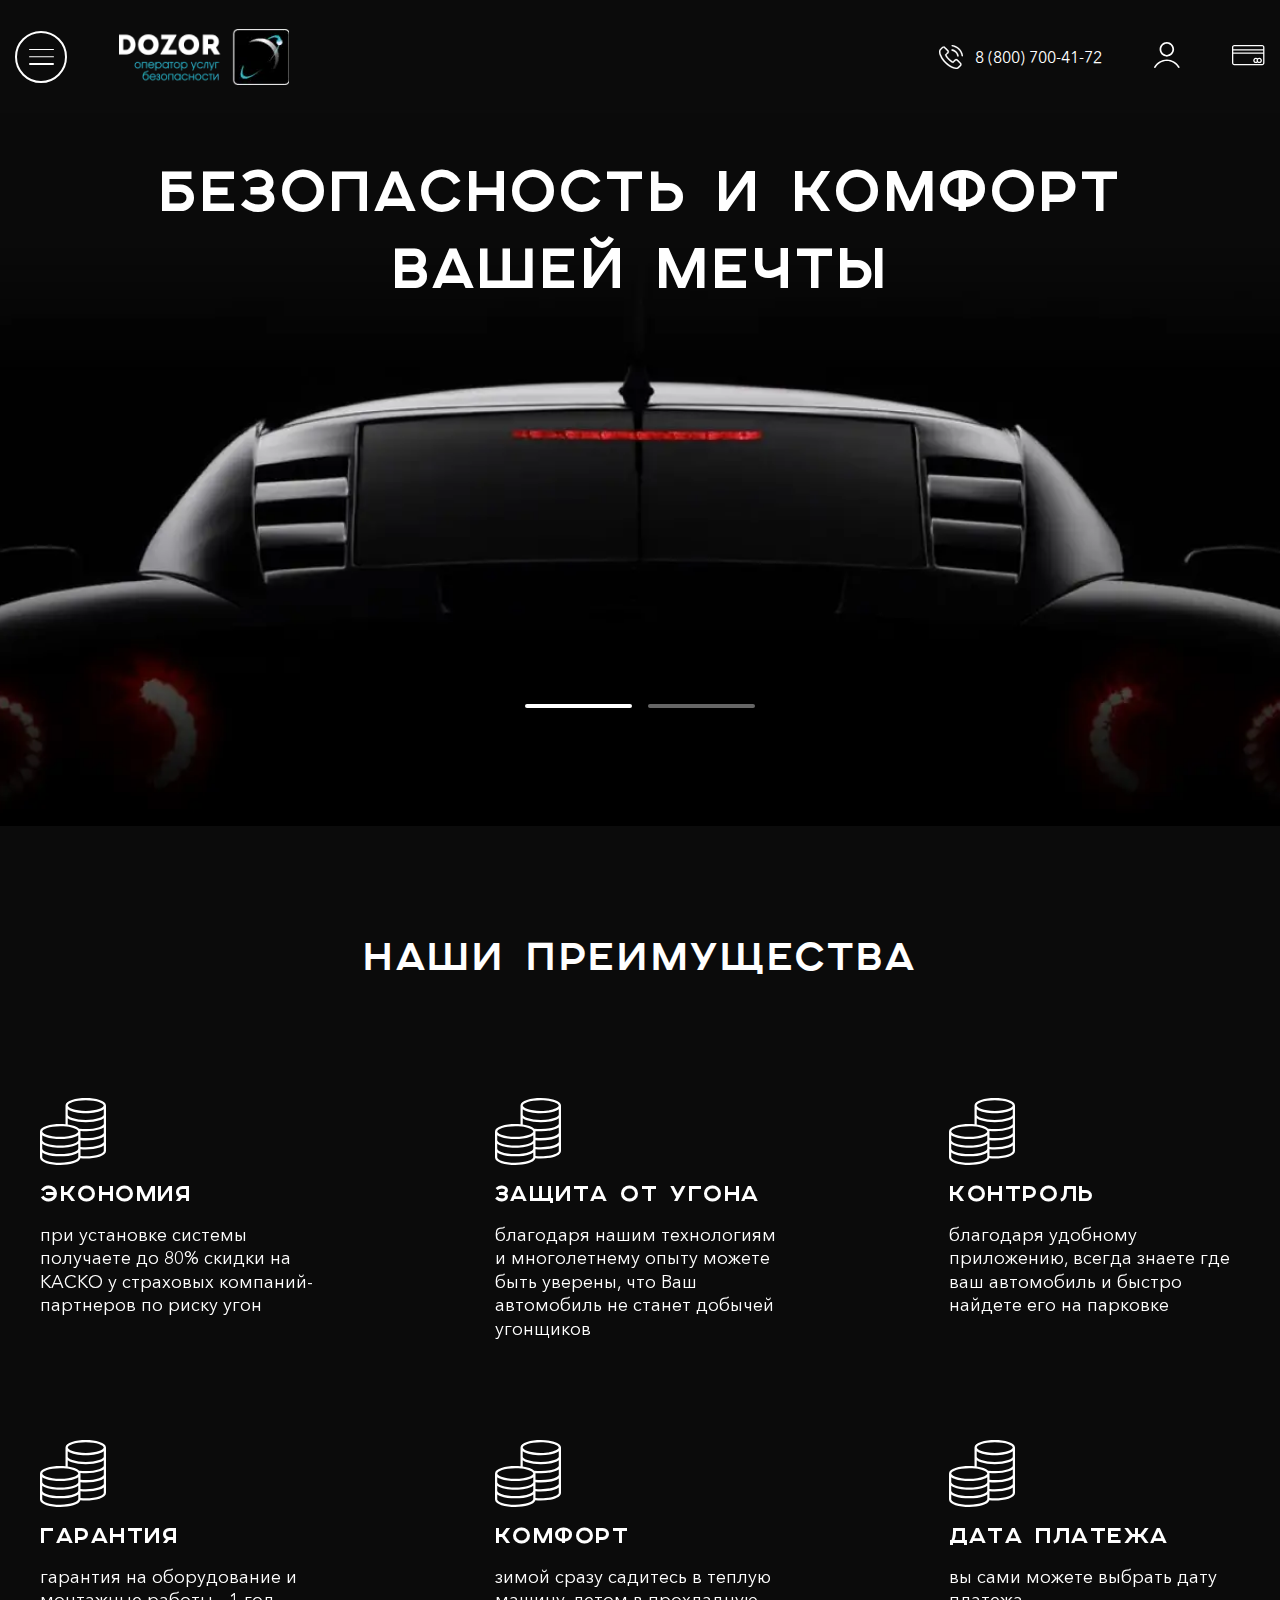
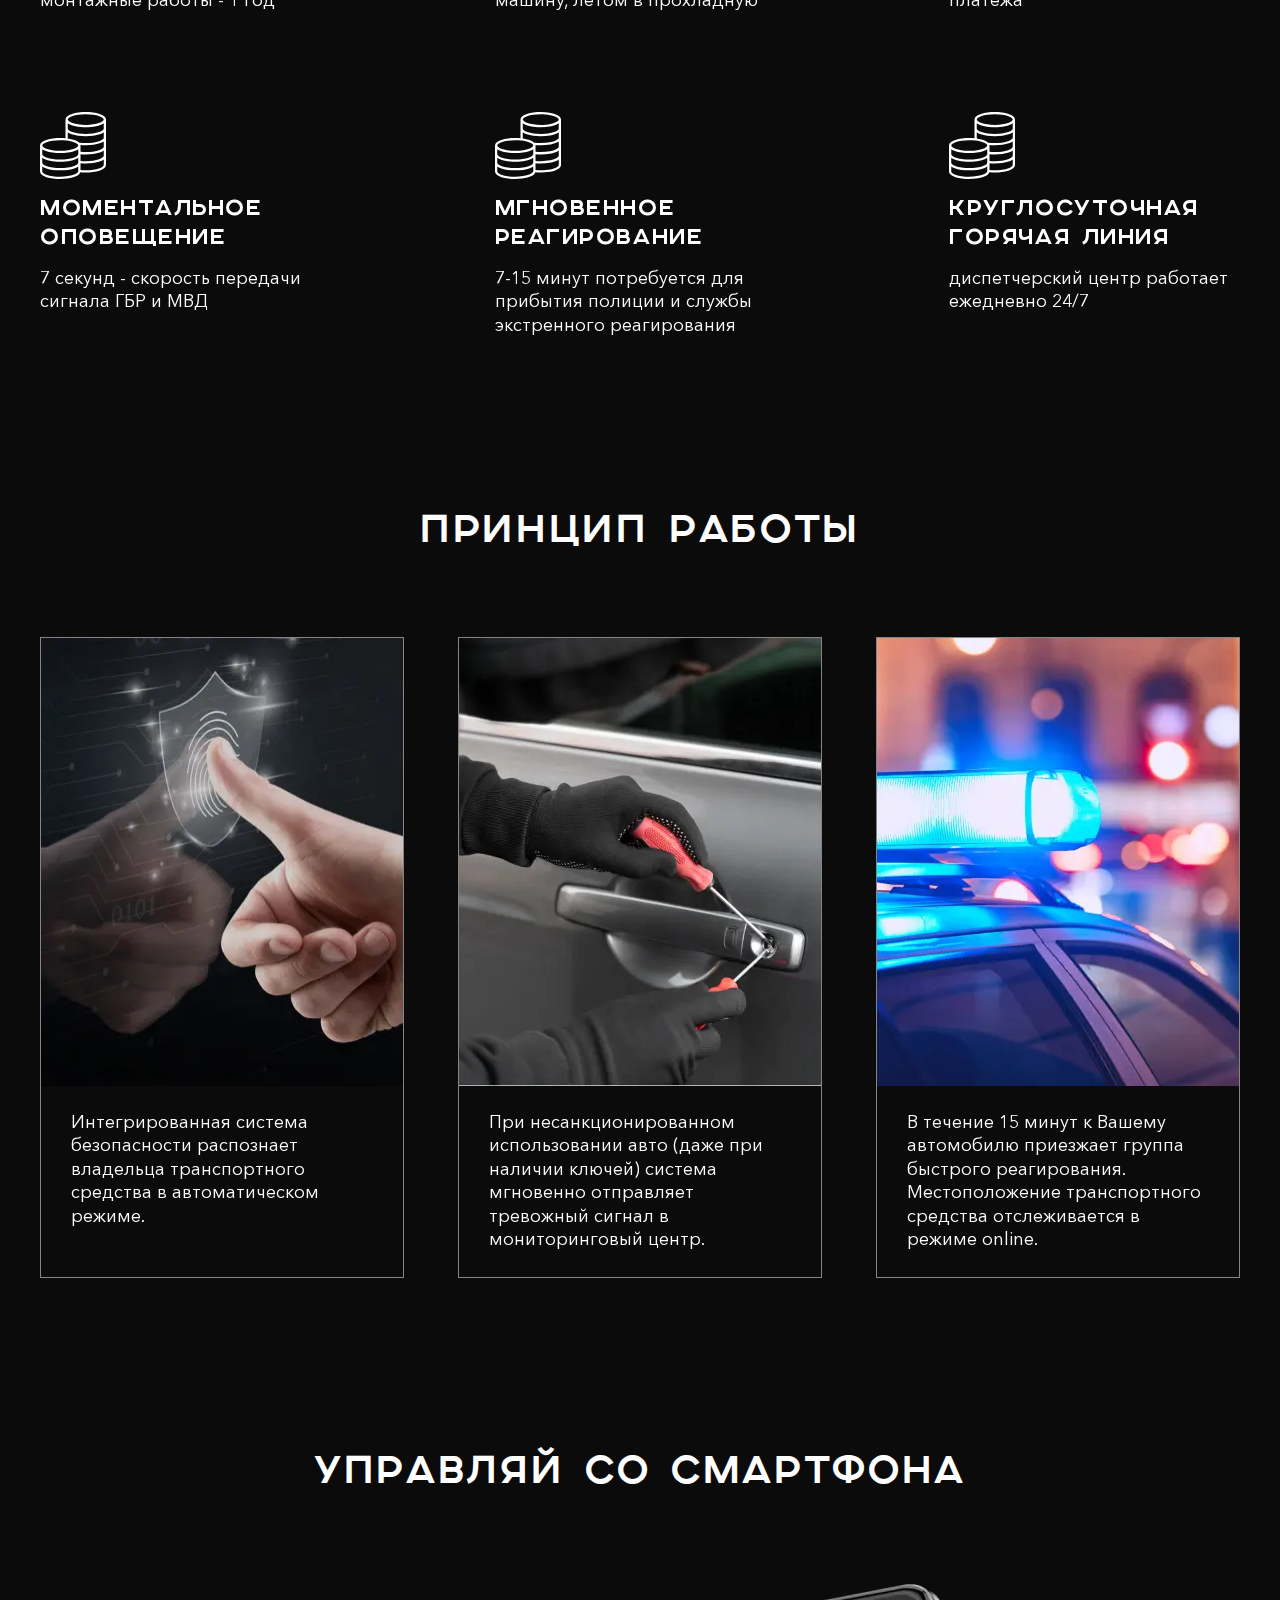
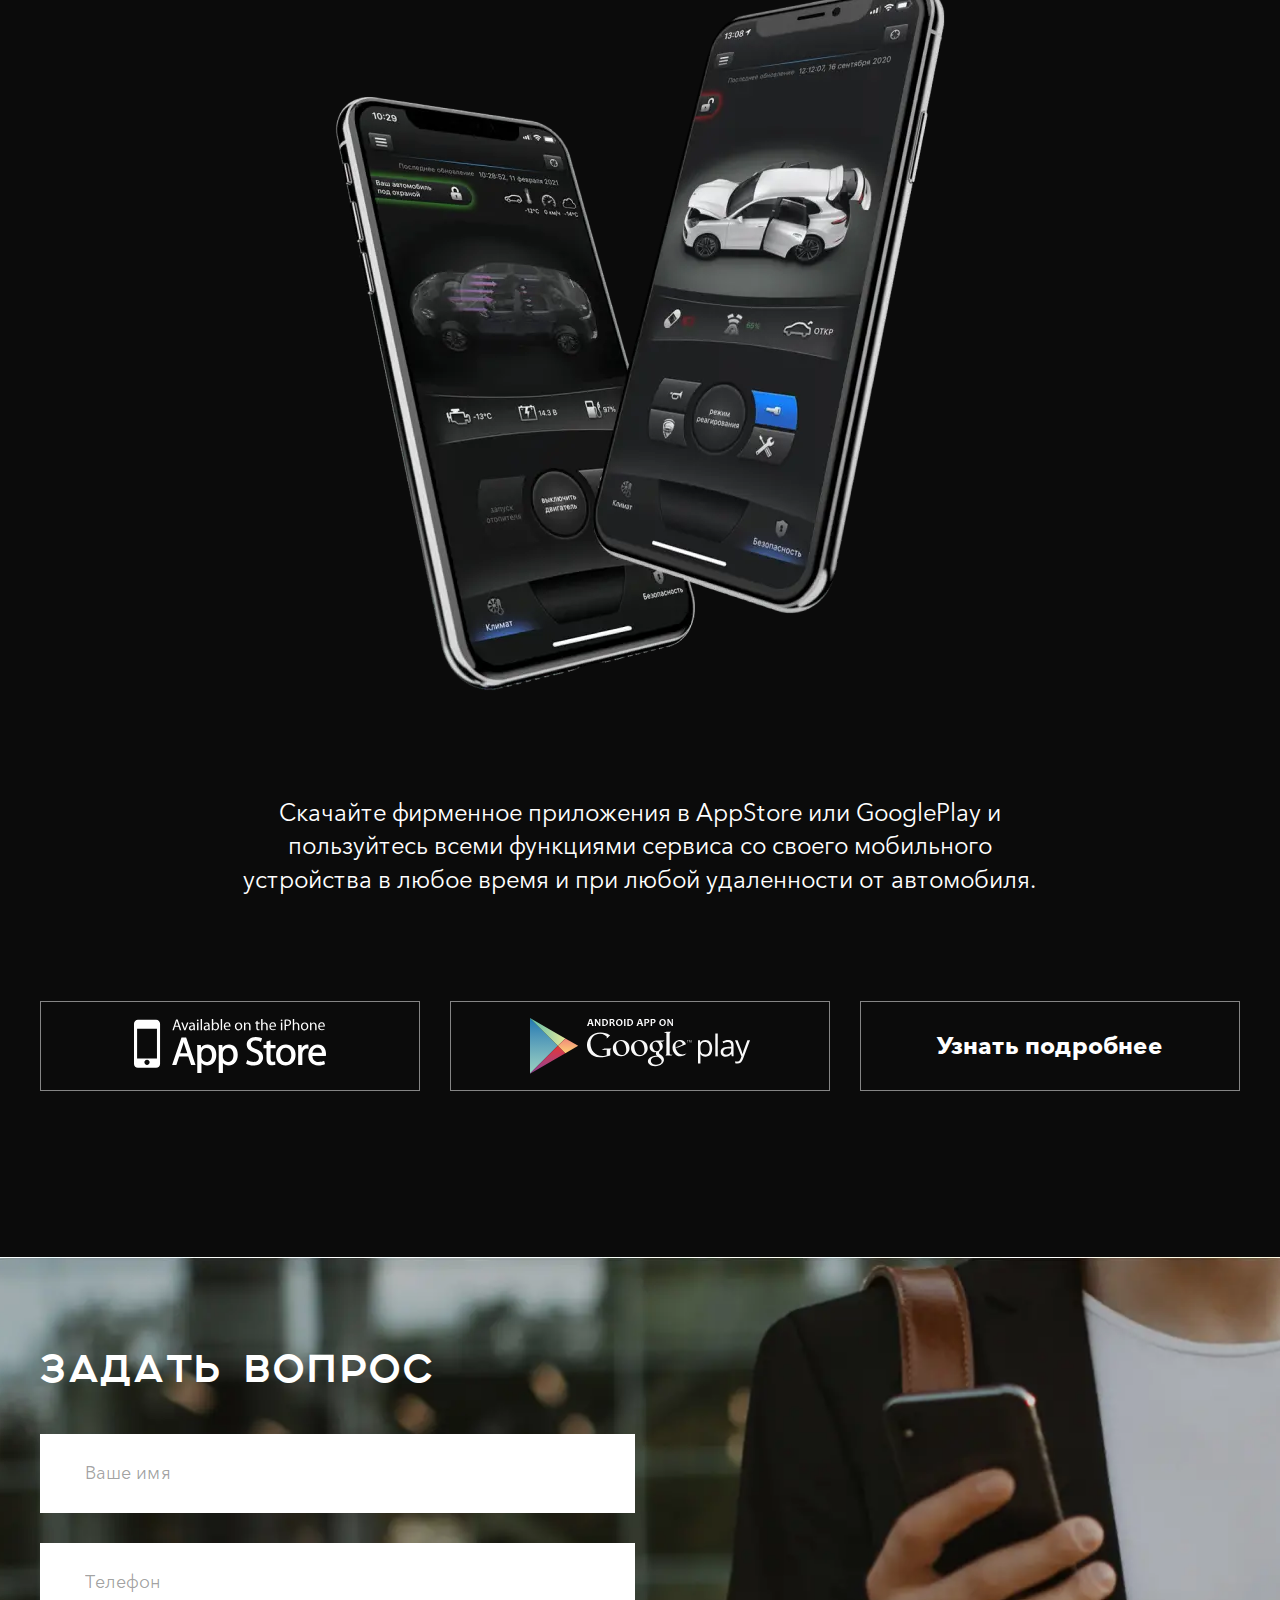
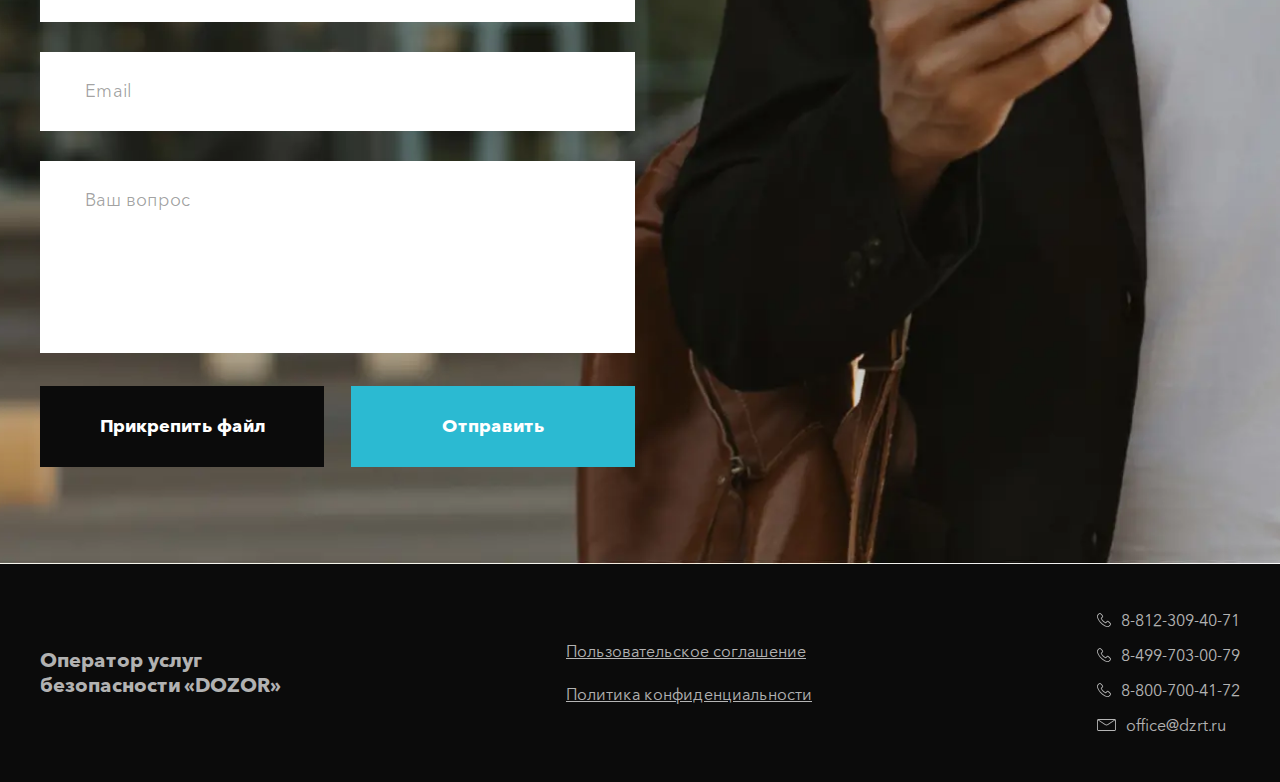
==== index.html @ 0dc71720 "." ====
<!DOCTYPE html>
<html lang="ru">
	<head>
  <meta charset="UTF-8" />
  <meta name="viewport" content="width=device-width, initial-scale=1.0" />
  <meta name="robots" content="noindex, nofollow"/>
  <title>Главная</title>
  <!-- STYLES -->
  <link
    rel="stylesheet"
    href="https://cdn.jsdelivr.net/npm/swiper@8/swiper-bundle.min.css?_v=20221005165435"
  />
  <link rel="stylesheet" href="css/style.min.css?_v=20221005165435" />
</head>

	<body>
		<div class="wrapper">
			<!-- .header -->
<header class="header">
  <div class="header__container">
    <div class="header__body">
      <nav class="header__menu">
        <ul class="header__list">
          <li><a href="advantage.html">Преимущества</a></li>
          <li><a href="">Тарифы</a></li>
          <li><a href="response.html">Реагирование</a></li>
          <li><a href="insurance.html">Страхование</a></li>
          <li><a href="opportunity.html">Мобильное приложение</a></li>
          <li><a href="contacts.html">Контакты</a></li>
        </ul>
        <a href="tel:+78007004172" class="header__phone">
          <svg
            width="24"
            height="24"
            viewBox="0 0 24 24"
            xmlns="http://www.w3.org/2000/svg"
          >
            <mask id="path-1-inside-1_581_219">
              <path
                fill-rule="evenodd"
                clip-rule="evenodd"
                d="M18.9763 14.8649C18.7589 14.6238 18.4944 14.4299 18.1991 14.2949C17.9037 14.1599 17.5839 14.0869 17.2592 14.0802C16.932 14.0875 16.6096 14.1603 16.311 14.2943C16.0124 14.4284 15.7437 14.621 15.521 14.8607L13.9201 16.4548C13.788 16.384 13.6559 16.3191 13.5291 16.252C13.3442 16.1617 13.1752 16.0746 13.0272 15.9838C11.4374 14.9524 10.0259 13.6697 8.84803 12.1856C8.30424 11.5259 7.8446 10.8011 7.47964 10.0281C7.89703 9.6484 8.28271 9.25238 8.65783 8.87377C8.80048 8.7312 8.94317 8.58441 9.08582 8.44342C9.33592 8.225 9.53635 7.95564 9.67369 7.6534C9.81103 7.35117 9.88207 7.02307 9.88207 6.69113C9.88207 6.35919 9.81103 6.03109 9.67369 5.72886C9.53635 5.42663 9.33592 5.15726 9.08582 4.93884L7.69628 3.55644C7.53778 3.39803 7.37927 3.23645 7.22605 3.07487C6.91961 2.76121 6.60258 2.43647 6.26972 2.13338C6.05069 1.9029 5.78795 1.71836 5.49675 1.59052C5.20556 1.46269 4.89177 1.39413 4.57377 1.38885C3.92246 1.40093 3.30197 1.66832 2.84608 2.13338L2.83551 2.14288L1.10782 3.88012C0.469688 4.50748 0.0795011 5.34388 0.00889519 6.2357C-0.0485939 7.52024 0.173103 8.80198 0.658744 9.99269C1.56794 12.3561 2.88199 14.5431 4.54204 16.4559C6.71965 19.0692 9.43065 21.1876 12.4936 22.6693C13.885 23.3871 15.3998 23.8351 16.958 23.9894C17.0637 23.9931 17.18 23.9989 17.2804 23.9989C17.83 24.0122 18.3759 23.9069 18.8811 23.6901C19.3862 23.4733 19.8386 23.1502 20.2074 22.7427C20.2126 22.7326 20.2232 22.7274 20.2285 22.7173C20.508 22.3961 20.8042 22.09 21.1161 21.8001C21.3327 21.5926 21.5599 21.3777 21.7765 21.1469C22.2517 20.6858 22.5269 20.0567 22.5426 19.3949C22.5358 19.0675 22.463 18.7447 22.3287 18.446C22.1943 18.1473 22.0012 17.8786 21.7607 17.6561L18.9763 14.8649ZM20.7938 20.1981C20.7885 20.1981 20.7885 20.2033 20.7938 20.1981C20.593 20.4093 20.3923 20.6036 20.1704 20.8164C19.8428 21.1332 19.51 21.4601 19.193 21.8292C18.9533 22.0946 18.6583 22.3041 18.3287 22.4431C17.9991 22.5821 17.643 22.647 17.2856 22.6334C17.2064 22.6334 17.1271 22.6334 17.0532 22.6291C15.6691 22.4879 14.3245 22.0855 13.0906 21.4432C10.2066 20.0468 7.6541 18.0511 5.60401 15.5894C4.04189 13.7926 2.80475 11.7378 1.94793 9.51692C1.52361 8.51662 1.3286 7.43409 1.37728 6.3487C1.41879 5.77819 1.66896 5.24289 2.08001 4.84485L3.8077 3.11711C4.01094 2.90535 4.28609 2.77726 4.57906 2.75804C4.86421 2.77456 5.13161 2.90192 5.32404 3.11289L5.33984 3.12714C5.64627 3.41704 5.9422 3.7159 6.25392 4.03431C6.40714 4.19642 6.57088 4.35853 6.73466 4.52486L8.11891 5.90832C8.2439 5.99752 8.34576 6.11525 8.41604 6.25173C8.48633 6.38821 8.52304 6.53949 8.52304 6.69298C8.52304 6.84647 8.48633 6.99775 8.41604 7.13423C8.34576 7.2707 8.2439 7.38844 8.11891 7.47764C7.97098 7.62391 7.82835 7.77176 7.68042 7.9138C7.25774 8.34838 6.8509 8.75391 6.4071 9.14941C6.39728 9.15654 6.38844 9.16487 6.38072 9.17423C6.22476 9.31625 6.11623 9.50277 6.06992 9.70849C6.02361 9.91422 6.04177 10.1292 6.12184 10.3243C6.12712 10.3391 6.12706 10.3544 6.13235 10.3692C6.55302 11.331 7.10607 12.2295 7.77548 13.0384L7.78077 13.0432C9.0471 14.646 10.5699 16.0286 12.2875 17.1349C12.489 17.2596 12.6971 17.3731 12.911 17.475C13.0906 17.5658 13.265 17.6519 13.4129 17.7432C13.433 17.7535 13.4524 17.7652 13.471 17.7781C13.6779 17.8906 13.9169 17.93 14.149 17.8897C14.3811 17.8494 14.5927 17.7319 14.7496 17.5563L16.4826 15.8238C16.6797 15.6034 16.9539 15.4671 17.2487 15.4431C17.3892 15.4509 17.5265 15.4878 17.652 15.5514C17.7775 15.615 17.8885 15.704 17.9778 15.8127L17.9883 15.8233L20.7885 18.6139C20.9101 18.7069 21.0087 18.8265 21.0767 18.9636C21.1448 19.1006 21.1804 19.2515 21.1809 19.4044C21.1814 19.5574 21.1468 19.7085 21.0796 19.846C21.0125 19.9835 20.9147 20.1038 20.7938 20.1975V20.1981ZM12.9638 5.70661C14.2899 5.93527 15.513 6.568 16.4654 7.51816C17.4178 8.46833 18.053 9.68949 18.2842 11.0144C18.3113 11.1738 18.3942 11.3183 18.518 11.4222C18.6419 11.5261 18.7988 11.5826 18.9605 11.5815C18.9975 11.5815 19.0344 11.5757 19.0767 11.572C19.1657 11.5572 19.2508 11.5248 19.3273 11.4769C19.4037 11.4289 19.4698 11.3663 19.5219 11.2927C19.574 11.219 19.6109 11.1358 19.6306 11.0478C19.6504 10.9598 19.6525 10.8688 19.6368 10.78C19.3594 9.17636 18.5918 7.69799 17.4394 6.54818C16.2871 5.39837 14.8066 4.63361 13.2016 4.35905C13.0232 4.3289 12.8402 4.37067 12.6926 4.4752C12.545 4.57973 12.4449 4.73849 12.4143 4.91666C12.3975 5.00469 12.3984 5.09519 12.417 5.18286C12.4356 5.27053 12.4716 5.3536 12.5227 5.42719C12.5739 5.50078 12.6393 5.56341 12.7151 5.61139C12.7908 5.65937 12.8754 5.69174 12.9638 5.70661V5.70661ZM23.9903 10.583C23.5311 7.94311 22.266 5.50981 20.3685 3.61681C18.471 1.72381 16.034 0.463816 13.3917 0.00961183C13.2136 -0.0205735 13.0308 0.0209824 12.8833 0.125186C12.7357 0.22939 12.6355 0.387756 12.6045 0.565634C12.575 0.745511 12.6179 0.929759 12.7238 1.07816C12.8298 1.22655 12.9901 1.32704 13.1699 1.35769C15.5307 1.76489 17.7077 2.89176 19.4027 4.58387C21.0977 6.27599 22.2276 8.45055 22.6377 10.8096C22.6649 10.9689 22.7478 11.1133 22.8717 11.2172C22.9956 11.3211 23.1523 11.3776 23.314 11.3767C23.3529 11.3756 23.3917 11.3722 23.4302 11.3666C23.5186 11.3526 23.6033 11.3211 23.6794 11.2741C23.7555 11.2271 23.8214 11.1654 23.8735 11.0927C23.9256 11.0201 23.9628 10.9378 23.9828 10.8506C24.0029 10.7635 24.0054 10.6733 23.9903 10.5851V10.583Z"
              />
            </mask>
            <path
              fill-rule="evenodd"
              clip-rule="evenodd"
              d="M18.9763 14.8649C18.7589 14.6238 18.4944 14.4299 18.1991 14.2949C17.9037 14.1599 17.5839 14.0869 17.2592 14.0802C16.932 14.0875 16.6096 14.1603 16.311 14.2943C16.0124 14.4284 15.7437 14.621 15.521 14.8607L13.9201 16.4548C13.788 16.384 13.6559 16.3191 13.5291 16.252C13.3442 16.1617 13.1752 16.0746 13.0272 15.9838C11.4374 14.9524 10.0259 13.6697 8.84803 12.1856C8.30424 11.5259 7.8446 10.8011 7.47964 10.0281C7.89703 9.6484 8.28271 9.25238 8.65783 8.87377C8.80048 8.7312 8.94317 8.58441 9.08582 8.44342C9.33592 8.225 9.53635 7.95564 9.67369 7.6534C9.81103 7.35117 9.88207 7.02307 9.88207 6.69113C9.88207 6.35919 9.81103 6.03109 9.67369 5.72886C9.53635 5.42663 9.33592 5.15726 9.08582 4.93884L7.69628 3.55644C7.53778 3.39803 7.37927 3.23645 7.22605 3.07487C6.91961 2.76121 6.60258 2.43647 6.26972 2.13338C6.05069 1.9029 5.78795 1.71836 5.49675 1.59052C5.20556 1.46269 4.89177 1.39413 4.57377 1.38885C3.92246 1.40093 3.30197 1.66832 2.84608 2.13338L2.83551 2.14288L1.10782 3.88012C0.469688 4.50748 0.0795011 5.34388 0.00889519 6.2357C-0.0485939 7.52024 0.173103 8.80198 0.658744 9.99269C1.56794 12.3561 2.88199 14.5431 4.54204 16.4559C6.71965 19.0692 9.43065 21.1876 12.4936 22.6693C13.885 23.3871 15.3998 23.8351 16.958 23.9894C17.0637 23.9931 17.18 23.9989 17.2804 23.9989C17.83 24.0122 18.3759 23.9069 18.8811 23.6901C19.3862 23.4733 19.8386 23.1502 20.2074 22.7427C20.2126 22.7326 20.2232 22.7274 20.2285 22.7173C20.508 22.3961 20.8042 22.09 21.1161 21.8001C21.3327 21.5926 21.5599 21.3777 21.7765 21.1469C22.2517 20.6858 22.5269 20.0567 22.5426 19.3949C22.5358 19.0675 22.463 18.7447 22.3287 18.446C22.1943 18.1473 22.0012 17.8786 21.7607 17.6561L18.9763 14.8649ZM20.7938 20.1981C20.7885 20.1981 20.7885 20.2033 20.7938 20.1981C20.593 20.4093 20.3923 20.6036 20.1704 20.8164C19.8428 21.1332 19.51 21.4601 19.193 21.8292C18.9533 22.0946 18.6583 22.3041 18.3287 22.4431C17.9991 22.5821 17.643 22.647 17.2856 22.6334C17.2064 22.6334 17.1271 22.6334 17.0532 22.6291C15.6691 22.4879 14.3245 22.0855 13.0906 21.4432C10.2066 20.0468 7.6541 18.0511 5.60401 15.5894C4.04189 13.7926 2.80475 11.7378 1.94793 9.51692C1.52361 8.51662 1.3286 7.43409 1.37728 6.3487C1.41879 5.77819 1.66896 5.24289 2.08001 4.84485L3.8077 3.11711C4.01094 2.90535 4.28609 2.77726 4.57906 2.75804C4.86421 2.77456 5.13161 2.90192 5.32404 3.11289L5.33984 3.12714C5.64627 3.41704 5.9422 3.7159 6.25392 4.03431C6.40714 4.19642 6.57088 4.35853 6.73466 4.52486L8.11891 5.90832C8.2439 5.99752 8.34576 6.11525 8.41604 6.25173C8.48633 6.38821 8.52304 6.53949 8.52304 6.69298C8.52304 6.84647 8.48633 6.99775 8.41604 7.13423C8.34576 7.2707 8.2439 7.38844 8.11891 7.47764C7.97098 7.62391 7.82835 7.77176 7.68042 7.9138C7.25774 8.34838 6.8509 8.75391 6.4071 9.14941C6.39728 9.15654 6.38844 9.16487 6.38072 9.17423C6.22476 9.31625 6.11623 9.50277 6.06992 9.70849C6.02361 9.91422 6.04177 10.1292 6.12184 10.3243C6.12712 10.3391 6.12706 10.3544 6.13235 10.3692C6.55302 11.331 7.10607 12.2295 7.77548 13.0384L7.78077 13.0432C9.0471 14.646 10.5699 16.0286 12.2875 17.1349C12.489 17.2596 12.6971 17.3731 12.911 17.475C13.0906 17.5658 13.265 17.6519 13.4129 17.7432C13.433 17.7535 13.4524 17.7652 13.471 17.7781C13.6779 17.8906 13.9169 17.93 14.149 17.8897C14.3811 17.8494 14.5927 17.7319 14.7496 17.5563L16.4826 15.8238C16.6797 15.6034 16.9539 15.4671 17.2487 15.4431C17.3892 15.4509 17.5265 15.4878 17.652 15.5514C17.7775 15.615 17.8885 15.704 17.9778 15.8127L17.9883 15.8233L20.7885 18.6139C20.9101 18.7069 21.0087 18.8265 21.0767 18.9636C21.1448 19.1006 21.1804 19.2515 21.1809 19.4044C21.1814 19.5574 21.1468 19.7085 21.0796 19.846C21.0125 19.9835 20.9147 20.1038 20.7938 20.1975V20.1981ZM12.9638 5.70661C14.2899 5.93527 15.513 6.568 16.4654 7.51816C17.4178 8.46833 18.053 9.68949 18.2842 11.0144C18.3113 11.1738 18.3942 11.3183 18.518 11.4222C18.6419 11.5261 18.7988 11.5826 18.9605 11.5815C18.9975 11.5815 19.0344 11.5757 19.0767 11.572C19.1657 11.5572 19.2508 11.5248 19.3273 11.4769C19.4037 11.4289 19.4698 11.3663 19.5219 11.2927C19.574 11.219 19.6109 11.1358 19.6306 11.0478C19.6504 10.9598 19.6525 10.8688 19.6368 10.78C19.3594 9.17636 18.5918 7.69799 17.4394 6.54818C16.2871 5.39837 14.8066 4.63361 13.2016 4.35905C13.0232 4.3289 12.8402 4.37067 12.6926 4.4752C12.545 4.57973 12.4449 4.73849 12.4143 4.91666C12.3975 5.00469 12.3984 5.09519 12.417 5.18286C12.4356 5.27053 12.4716 5.3536 12.5227 5.42719C12.5739 5.50078 12.6393 5.56341 12.7151 5.61139C12.7908 5.65937 12.8754 5.69174 12.9638 5.70661V5.70661ZM23.9903 10.583C23.5311 7.94311 22.266 5.50981 20.3685 3.61681C18.471 1.72381 16.034 0.463816 13.3917 0.00961183C13.2136 -0.0205735 13.0308 0.0209824 12.8833 0.125186C12.7357 0.22939 12.6355 0.387756 12.6045 0.565634C12.575 0.745511 12.6179 0.929759 12.7238 1.07816C12.8298 1.22655 12.9901 1.32704 13.1699 1.35769C15.5307 1.76489 17.7077 2.89176 19.4027 4.58387C21.0977 6.27599 22.2276 8.45055 22.6377 10.8096C22.6649 10.9689 22.7478 11.1133 22.8717 11.2172C22.9956 11.3211 23.1523 11.3776 23.314 11.3767C23.3529 11.3756 23.3917 11.3722 23.4302 11.3666C23.5186 11.3526 23.6033 11.3211 23.6794 11.2741C23.7555 11.2271 23.8214 11.1654 23.8735 11.0927C23.9256 11.0201 23.9628 10.9378 23.9828 10.8506C24.0029 10.7635 24.0054 10.6733 23.9903 10.5851V10.583Z"
              stroke-width="0.2"
              mask="url(#path-1-inside-1_581_219)"
            />
          </svg>

          <span>8 (800) 700-41-72</span>
        </a>
      </nav>
      <div class="header__burger">
        <div class="header__burger-inner">
          <span></span>
        </div>
      </div>
      <a href="index.html" class="header__logo">
        <picture><source srcset="img/logo.webp" type="image/webp"><img loading="lazy" src="img/logo.png" alt="Dozor" /></picture>
      </a>
      <a href="tel:+78007004172" class="header__phone">
        <svg
          width="24"
          height="24"
          viewBox="0 0 24 24"
          xmlns="http://www.w3.org/2000/svg"
        >
          <mask id="path-1-inside-1_581_219">
            <path
              fill-rule="evenodd"
              clip-rule="evenodd"
              d="M18.9763 14.8649C18.7589 14.6238 18.4944 14.4299 18.1991 14.2949C17.9037 14.1599 17.5839 14.0869 17.2592 14.0802C16.932 14.0875 16.6096 14.1603 16.311 14.2943C16.0124 14.4284 15.7437 14.621 15.521 14.8607L13.9201 16.4548C13.788 16.384 13.6559 16.3191 13.5291 16.252C13.3442 16.1617 13.1752 16.0746 13.0272 15.9838C11.4374 14.9524 10.0259 13.6697 8.84803 12.1856C8.30424 11.5259 7.8446 10.8011 7.47964 10.0281C7.89703 9.6484 8.28271 9.25238 8.65783 8.87377C8.80048 8.7312 8.94317 8.58441 9.08582 8.44342C9.33592 8.225 9.53635 7.95564 9.67369 7.6534C9.81103 7.35117 9.88207 7.02307 9.88207 6.69113C9.88207 6.35919 9.81103 6.03109 9.67369 5.72886C9.53635 5.42663 9.33592 5.15726 9.08582 4.93884L7.69628 3.55644C7.53778 3.39803 7.37927 3.23645 7.22605 3.07487C6.91961 2.76121 6.60258 2.43647 6.26972 2.13338C6.05069 1.9029 5.78795 1.71836 5.49675 1.59052C5.20556 1.46269 4.89177 1.39413 4.57377 1.38885C3.92246 1.40093 3.30197 1.66832 2.84608 2.13338L2.83551 2.14288L1.10782 3.88012C0.469688 4.50748 0.0795011 5.34388 0.00889519 6.2357C-0.0485939 7.52024 0.173103 8.80198 0.658744 9.99269C1.56794 12.3561 2.88199 14.5431 4.54204 16.4559C6.71965 19.0692 9.43065 21.1876 12.4936 22.6693C13.885 23.3871 15.3998 23.8351 16.958 23.9894C17.0637 23.9931 17.18 23.9989 17.2804 23.9989C17.83 24.0122 18.3759 23.9069 18.8811 23.6901C19.3862 23.4733 19.8386 23.1502 20.2074 22.7427C20.2126 22.7326 20.2232 22.7274 20.2285 22.7173C20.508 22.3961 20.8042 22.09 21.1161 21.8001C21.3327 21.5926 21.5599 21.3777 21.7765 21.1469C22.2517 20.6858 22.5269 20.0567 22.5426 19.3949C22.5358 19.0675 22.463 18.7447 22.3287 18.446C22.1943 18.1473 22.0012 17.8786 21.7607 17.6561L18.9763 14.8649ZM20.7938 20.1981C20.7885 20.1981 20.7885 20.2033 20.7938 20.1981C20.593 20.4093 20.3923 20.6036 20.1704 20.8164C19.8428 21.1332 19.51 21.4601 19.193 21.8292C18.9533 22.0946 18.6583 22.3041 18.3287 22.4431C17.9991 22.5821 17.643 22.647 17.2856 22.6334C17.2064 22.6334 17.1271 22.6334 17.0532 22.6291C15.6691 22.4879 14.3245 22.0855 13.0906 21.4432C10.2066 20.0468 7.6541 18.0511 5.60401 15.5894C4.04189 13.7926 2.80475 11.7378 1.94793 9.51692C1.52361 8.51662 1.3286 7.43409 1.37728 6.3487C1.41879 5.77819 1.66896 5.24289 2.08001 4.84485L3.8077 3.11711C4.01094 2.90535 4.28609 2.77726 4.57906 2.75804C4.86421 2.77456 5.13161 2.90192 5.32404 3.11289L5.33984 3.12714C5.64627 3.41704 5.9422 3.7159 6.25392 4.03431C6.40714 4.19642 6.57088 4.35853 6.73466 4.52486L8.11891 5.90832C8.2439 5.99752 8.34576 6.11525 8.41604 6.25173C8.48633 6.38821 8.52304 6.53949 8.52304 6.69298C8.52304 6.84647 8.48633 6.99775 8.41604 7.13423C8.34576 7.2707 8.2439 7.38844 8.11891 7.47764C7.97098 7.62391 7.82835 7.77176 7.68042 7.9138C7.25774 8.34838 6.8509 8.75391 6.4071 9.14941C6.39728 9.15654 6.38844 9.16487 6.38072 9.17423C6.22476 9.31625 6.11623 9.50277 6.06992 9.70849C6.02361 9.91422 6.04177 10.1292 6.12184 10.3243C6.12712 10.3391 6.12706 10.3544 6.13235 10.3692C6.55302 11.331 7.10607 12.2295 7.77548 13.0384L7.78077 13.0432C9.0471 14.646 10.5699 16.0286 12.2875 17.1349C12.489 17.2596 12.6971 17.3731 12.911 17.475C13.0906 17.5658 13.265 17.6519 13.4129 17.7432C13.433 17.7535 13.4524 17.7652 13.471 17.7781C13.6779 17.8906 13.9169 17.93 14.149 17.8897C14.3811 17.8494 14.5927 17.7319 14.7496 17.5563L16.4826 15.8238C16.6797 15.6034 16.9539 15.4671 17.2487 15.4431C17.3892 15.4509 17.5265 15.4878 17.652 15.5514C17.7775 15.615 17.8885 15.704 17.9778 15.8127L17.9883 15.8233L20.7885 18.6139C20.9101 18.7069 21.0087 18.8265 21.0767 18.9636C21.1448 19.1006 21.1804 19.2515 21.1809 19.4044C21.1814 19.5574 21.1468 19.7085 21.0796 19.846C21.0125 19.9835 20.9147 20.1038 20.7938 20.1975V20.1981ZM12.9638 5.70661C14.2899 5.93527 15.513 6.568 16.4654 7.51816C17.4178 8.46833 18.053 9.68949 18.2842 11.0144C18.3113 11.1738 18.3942 11.3183 18.518 11.4222C18.6419 11.5261 18.7988 11.5826 18.9605 11.5815C18.9975 11.5815 19.0344 11.5757 19.0767 11.572C19.1657 11.5572 19.2508 11.5248 19.3273 11.4769C19.4037 11.4289 19.4698 11.3663 19.5219 11.2927C19.574 11.219 19.6109 11.1358 19.6306 11.0478C19.6504 10.9598 19.6525 10.8688 19.6368 10.78C19.3594 9.17636 18.5918 7.69799 17.4394 6.54818C16.2871 5.39837 14.8066 4.63361 13.2016 4.35905C13.0232 4.3289 12.8402 4.37067 12.6926 4.4752C12.545 4.57973 12.4449 4.73849 12.4143 4.91666C12.3975 5.00469 12.3984 5.09519 12.417 5.18286C12.4356 5.27053 12.4716 5.3536 12.5227 5.42719C12.5739 5.50078 12.6393 5.56341 12.7151 5.61139C12.7908 5.65937 12.8754 5.69174 12.9638 5.70661V5.70661ZM23.9903 10.583C23.5311 7.94311 22.266 5.50981 20.3685 3.61681C18.471 1.72381 16.034 0.463816 13.3917 0.00961183C13.2136 -0.0205735 13.0308 0.0209824 12.8833 0.125186C12.7357 0.22939 12.6355 0.387756 12.6045 0.565634C12.575 0.745511 12.6179 0.929759 12.7238 1.07816C12.8298 1.22655 12.9901 1.32704 13.1699 1.35769C15.5307 1.76489 17.7077 2.89176 19.4027 4.58387C21.0977 6.27599 22.2276 8.45055 22.6377 10.8096C22.6649 10.9689 22.7478 11.1133 22.8717 11.2172C22.9956 11.3211 23.1523 11.3776 23.314 11.3767C23.3529 11.3756 23.3917 11.3722 23.4302 11.3666C23.5186 11.3526 23.6033 11.3211 23.6794 11.2741C23.7555 11.2271 23.8214 11.1654 23.8735 11.0927C23.9256 11.0201 23.9628 10.9378 23.9828 10.8506C24.0029 10.7635 24.0054 10.6733 23.9903 10.5851V10.583Z"
            />
          </mask>
          <path
            fill-rule="evenodd"
            clip-rule="evenodd"
            d="M18.9763 14.8649C18.7589 14.6238 18.4944 14.4299 18.1991 14.2949C17.9037 14.1599 17.5839 14.0869 17.2592 14.0802C16.932 14.0875 16.6096 14.1603 16.311 14.2943C16.0124 14.4284 15.7437 14.621 15.521 14.8607L13.9201 16.4548C13.788 16.384 13.6559 16.3191 13.5291 16.252C13.3442 16.1617 13.1752 16.0746 13.0272 15.9838C11.4374 14.9524 10.0259 13.6697 8.84803 12.1856C8.30424 11.5259 7.8446 10.8011 7.47964 10.0281C7.89703 9.6484 8.28271 9.25238 8.65783 8.87377C8.80048 8.7312 8.94317 8.58441 9.08582 8.44342C9.33592 8.225 9.53635 7.95564 9.67369 7.6534C9.81103 7.35117 9.88207 7.02307 9.88207 6.69113C9.88207 6.35919 9.81103 6.03109 9.67369 5.72886C9.53635 5.42663 9.33592 5.15726 9.08582 4.93884L7.69628 3.55644C7.53778 3.39803 7.37927 3.23645 7.22605 3.07487C6.91961 2.76121 6.60258 2.43647 6.26972 2.13338C6.05069 1.9029 5.78795 1.71836 5.49675 1.59052C5.20556 1.46269 4.89177 1.39413 4.57377 1.38885C3.92246 1.40093 3.30197 1.66832 2.84608 2.13338L2.83551 2.14288L1.10782 3.88012C0.469688 4.50748 0.0795011 5.34388 0.00889519 6.2357C-0.0485939 7.52024 0.173103 8.80198 0.658744 9.99269C1.56794 12.3561 2.88199 14.5431 4.54204 16.4559C6.71965 19.0692 9.43065 21.1876 12.4936 22.6693C13.885 23.3871 15.3998 23.8351 16.958 23.9894C17.0637 23.9931 17.18 23.9989 17.2804 23.9989C17.83 24.0122 18.3759 23.9069 18.8811 23.6901C19.3862 23.4733 19.8386 23.1502 20.2074 22.7427C20.2126 22.7326 20.2232 22.7274 20.2285 22.7173C20.508 22.3961 20.8042 22.09 21.1161 21.8001C21.3327 21.5926 21.5599 21.3777 21.7765 21.1469C22.2517 20.6858 22.5269 20.0567 22.5426 19.3949C22.5358 19.0675 22.463 18.7447 22.3287 18.446C22.1943 18.1473 22.0012 17.8786 21.7607 17.6561L18.9763 14.8649ZM20.7938 20.1981C20.7885 20.1981 20.7885 20.2033 20.7938 20.1981C20.593 20.4093 20.3923 20.6036 20.1704 20.8164C19.8428 21.1332 19.51 21.4601 19.193 21.8292C18.9533 22.0946 18.6583 22.3041 18.3287 22.4431C17.9991 22.5821 17.643 22.647 17.2856 22.6334C17.2064 22.6334 17.1271 22.6334 17.0532 22.6291C15.6691 22.4879 14.3245 22.0855 13.0906 21.4432C10.2066 20.0468 7.6541 18.0511 5.60401 15.5894C4.04189 13.7926 2.80475 11.7378 1.94793 9.51692C1.52361 8.51662 1.3286 7.43409 1.37728 6.3487C1.41879 5.77819 1.66896 5.24289 2.08001 4.84485L3.8077 3.11711C4.01094 2.90535 4.28609 2.77726 4.57906 2.75804C4.86421 2.77456 5.13161 2.90192 5.32404 3.11289L5.33984 3.12714C5.64627 3.41704 5.9422 3.7159 6.25392 4.03431C6.40714 4.19642 6.57088 4.35853 6.73466 4.52486L8.11891 5.90832C8.2439 5.99752 8.34576 6.11525 8.41604 6.25173C8.48633 6.38821 8.52304 6.53949 8.52304 6.69298C8.52304 6.84647 8.48633 6.99775 8.41604 7.13423C8.34576 7.2707 8.2439 7.38844 8.11891 7.47764C7.97098 7.62391 7.82835 7.77176 7.68042 7.9138C7.25774 8.34838 6.8509 8.75391 6.4071 9.14941C6.39728 9.15654 6.38844 9.16487 6.38072 9.17423C6.22476 9.31625 6.11623 9.50277 6.06992 9.70849C6.02361 9.91422 6.04177 10.1292 6.12184 10.3243C6.12712 10.3391 6.12706 10.3544 6.13235 10.3692C6.55302 11.331 7.10607 12.2295 7.77548 13.0384L7.78077 13.0432C9.0471 14.646 10.5699 16.0286 12.2875 17.1349C12.489 17.2596 12.6971 17.3731 12.911 17.475C13.0906 17.5658 13.265 17.6519 13.4129 17.7432C13.433 17.7535 13.4524 17.7652 13.471 17.7781C13.6779 17.8906 13.9169 17.93 14.149 17.8897C14.3811 17.8494 14.5927 17.7319 14.7496 17.5563L16.4826 15.8238C16.6797 15.6034 16.9539 15.4671 17.2487 15.4431C17.3892 15.4509 17.5265 15.4878 17.652 15.5514C17.7775 15.615 17.8885 15.704 17.9778 15.8127L17.9883 15.8233L20.7885 18.6139C20.9101 18.7069 21.0087 18.8265 21.0767 18.9636C21.1448 19.1006 21.1804 19.2515 21.1809 19.4044C21.1814 19.5574 21.1468 19.7085 21.0796 19.846C21.0125 19.9835 20.9147 20.1038 20.7938 20.1975V20.1981ZM12.9638 5.70661C14.2899 5.93527 15.513 6.568 16.4654 7.51816C17.4178 8.46833 18.053 9.68949 18.2842 11.0144C18.3113 11.1738 18.3942 11.3183 18.518 11.4222C18.6419 11.5261 18.7988 11.5826 18.9605 11.5815C18.9975 11.5815 19.0344 11.5757 19.0767 11.572C19.1657 11.5572 19.2508 11.5248 19.3273 11.4769C19.4037 11.4289 19.4698 11.3663 19.5219 11.2927C19.574 11.219 19.6109 11.1358 19.6306 11.0478C19.6504 10.9598 19.6525 10.8688 19.6368 10.78C19.3594 9.17636 18.5918 7.69799 17.4394 6.54818C16.2871 5.39837 14.8066 4.63361 13.2016 4.35905C13.0232 4.3289 12.8402 4.37067 12.6926 4.4752C12.545 4.57973 12.4449 4.73849 12.4143 4.91666C12.3975 5.00469 12.3984 5.09519 12.417 5.18286C12.4356 5.27053 12.4716 5.3536 12.5227 5.42719C12.5739 5.50078 12.6393 5.56341 12.7151 5.61139C12.7908 5.65937 12.8754 5.69174 12.9638 5.70661V5.70661ZM23.9903 10.583C23.5311 7.94311 22.266 5.50981 20.3685 3.61681C18.471 1.72381 16.034 0.463816 13.3917 0.00961183C13.2136 -0.0205735 13.0308 0.0209824 12.8833 0.125186C12.7357 0.22939 12.6355 0.387756 12.6045 0.565634C12.575 0.745511 12.6179 0.929759 12.7238 1.07816C12.8298 1.22655 12.9901 1.32704 13.1699 1.35769C15.5307 1.76489 17.7077 2.89176 19.4027 4.58387C21.0977 6.27599 22.2276 8.45055 22.6377 10.8096C22.6649 10.9689 22.7478 11.1133 22.8717 11.2172C22.9956 11.3211 23.1523 11.3776 23.314 11.3767C23.3529 11.3756 23.3917 11.3722 23.4302 11.3666C23.5186 11.3526 23.6033 11.3211 23.6794 11.2741C23.7555 11.2271 23.8214 11.1654 23.8735 11.0927C23.9256 11.0201 23.9628 10.9378 23.9828 10.8506C24.0029 10.7635 24.0054 10.6733 23.9903 10.5851V10.583Z"
            stroke-width="0.2"
            mask="url(#path-1-inside-1_581_219)"
          />
        </svg>

        <span>8 (800) 700-41-72</span>
      </a>
      <a href="" class="header__user">
        <svg
          width="26"
          height="27"
          viewBox="0 0 26 27"
          xmlns="http://www.w3.org/2000/svg"
        >
          <path
            d="M12.8379 14.6324C8.82582 14.6324 5.57168 11.3786 5.57168 7.36622C5.57168 3.35414 8.82582 0.1 12.8379 0.1C16.85 0.1 20.1041 3.35414 20.1041 7.36622C20.1041 11.3783 16.85 14.6324 12.8379 14.6324ZM12.8383 12.9111C15.9042 12.9111 18.3831 10.4321 18.3831 7.36622C18.3831 4.3003 15.9042 1.82135 12.8383 1.82135C9.77234 1.82135 7.2934 4.3003 7.2934 7.36622C7.2934 10.4321 9.77234 12.9111 12.8383 12.9111Z"
            stroke-width="0.2"
          />
          <path
            d="M23.9786 25.6113L23.9748 25.6046C21.6833 21.6022 17.4224 19.1165 12.8379 19.1165C8.25337 19.1165 3.99264 21.6022 1.701 25.6046L1.70086 25.6045L1.69834 25.6095C1.55901 25.8882 1.24696 26.0347 0.955033 26.0347C0.809364 26.0347 0.667797 26.0059 0.526051 25.9208L0.526063 25.9208L0.524215 25.9198C0.124688 25.6915 -0.0202502 25.1444 0.20911 24.743L0.209145 24.7429C2.78598 20.226 7.62132 17.3949 12.8379 17.3949C18.054 17.3949 22.889 20.2253 25.4659 24.7416C25.6972 25.1768 25.5501 25.692 25.1516 25.9197C24.7523 26.1478 24.2092 26.0058 23.9786 25.6113Z"
            stroke-width="0.2"
          />
        </svg>
      </a>
      <a href="" class="header__pay">
        <svg
          width="33"
          height="21"
          viewBox="0 0 33 21"
          xmlns="http://www.w3.org/2000/svg"
        >
          <path
            d="M0 8.20645C0 8.20714 0.000363521 8.20748 0.000363521 8.20782V18.0862C0.000363521 19.2904 1.0353 20.2703 2.30726 20.2703H30.1252C31.3975 20.2703 32.4324 19.2904 32.4324 18.0862L32.4321 2.18405C32.4321 0.979822 31.3971 0 30.1248 0H2.30783C1.03587 0 0.000930102 0.979822 0.000930102 2.18405V4.79594C0.000930102 4.79663 0.000566581 4.79697 0.000566581 4.79731C0.000566581 4.798 0.000930102 4.79835 0.000930102 4.79869V8.2045C0.000566605 8.20553 0.000566581 8.20587 0.000566581 8.20656L0 8.20645ZM31.1346 7.59246H1.29728V5.41149H31.1346V7.59246ZM30.1244 19.0418H2.30746C1.75054 19.0418 1.29755 18.6129 1.29755 18.0857V8.82047H31.1349V18.0857C31.1349 18.6129 30.6816 19.0418 30.1247 19.0418H30.1244ZM2.30746 1.22771H30.1254C30.6823 1.22771 31.1353 1.65654 31.1353 2.18383V4.18304H1.29793V2.18383C1.29793 1.65623 1.75087 1.22771 2.30783 1.22771H2.30746Z"
          />
          <path
            d="M27.2429 12.7088C26.6206 12.7088 26.054 12.9289 25.5971 13.2839C25.1309 12.9211 24.5561 12.7065 23.9498 12.7065C22.4612 12.7065 21.25 13.9174 21.25 15.4063C21.25 16.8949 22.4613 18.1064 23.9498 18.1064C24.5635 18.1064 25.1324 17.8971 25.5978 17.5343C26.0547 17.8889 26.6209 18.1087 27.2424 18.1087C28.731 18.1087 29.9422 16.8974 29.9422 15.4089C29.9426 13.9197 28.7318 12.7088 27.2429 12.7088ZM22.5769 15.406C22.5769 14.649 23.1929 14.033 23.9499 14.033C24.2543 14.033 24.5421 14.1397 24.7767 14.3193C24.6287 14.6531 24.5428 15.02 24.5428 15.4081C24.5428 15.7959 24.6283 16.1628 24.7763 16.4963C24.5417 16.6751 24.2573 16.7792 23.9499 16.7792C23.1929 16.7796 22.5769 16.1633 22.5769 15.406ZM27.2429 16.7815C26.4856 16.7815 25.8696 16.1655 25.8696 15.4085C25.8696 14.6516 26.4856 14.0356 27.2429 14.0356C27.9998 14.0356 28.6159 14.6516 28.6159 15.4085C28.6162 16.1654 28.0002 16.7815 27.2429 16.7815Z"
          />
        </svg>
      </a>
    </div>
  </div>
</header>
<!-- /.header -->

		
			<!-- .main -->
			<main class="main">
				<!-- .intro -->
<section class="intro">
  <div class="intro__body">
    <div class="intro__slider swiper">
      <div class="swiper-wrapper">
        <div class="intro__slide swiper-slide slide-intro">
          <div class="slide-intro__bg">
            <picture><source srcset="img/index/intro/01.webp" type="image/webp"><img loading="lazy" src="img/index/intro/01.jpg" alt="" /></picture>
            <picture><source srcset="img/index/intro/03.webp" type="image/webp"><img loading="lazy" src="img/index/intro/03.png" alt="" /></picture>
          </div>
          <div class="slide-intro__container">
            <div class="slide-intro__inner">
              <h1 class="slide-intro__title">
                безопасность и комфорт вашей мечты
              </h1>
            </div>
          </div>
        </div>
        <div class="intro__slide swiper-slide slide-intro">
          <div class="slide-intro__bg">
            <picture><source srcset="img/index/intro/02.webp" type="image/webp"><img loading="lazy" src="img/index/intro/02.jpg" alt="" /></picture>
            <picture><source srcset="img/index/intro/04.webp" type="image/webp"><img loading="lazy" src="img/index/intro/04.png" alt="" /></picture>
          </div>
          <div class="slide-intro__container">
            <div class="slide-intro__inner">
              <h2 class="slide-intro__title">
                безопасность и комфорт вашей мечты
              </h2>
            </div>
          </div>
        </div>
      </div>
      <div class="intro__pagination"></div>
    </div>
  </div>
</section>
<!-- /.intro -->

				<!-- .benefits -->
<section class="benefits">
  <div class="benefits__container">
    <div class="benefits__body">
      <h2 class="benefits__title title">Наши преимущества</h2>
      <div class="benefits__slider swiper">
        <div class="benefits__wrapper swiper-wrapper">
          <div class="benefits__slide slide-benefits swiper-slide">
            <div class="slide-benefits__icon">
              <img loading="lazy" src="img/index/benefits/01.svg" alt="" />
            </div>
            <div class="slide-benefits__title">Экономия</div>
            <p class="slide-benefits__text">
              при установке системы получаете до 80% скидки на КАСКО у страховых
              компаний-партнеров по риску угон
            </p>
          </div>

          <div class="benefits__slide slide-benefits swiper-slide">
            <div class="slide-benefits__icon">
              <img loading="lazy" src="img/index/benefits/01.svg" alt="" />
            </div>
            <div class="slide-benefits__title">Защита от угона</div>
            <p class="slide-benefits__text">
              благодаря нашим технологиям и многолетнему опыту можете быть
              уверены, что Ваш автомобиль не станет добычей угонщиков
            </p>
          </div>

          <div class="benefits__slide slide-benefits swiper-slide">
            <div class="slide-benefits__icon">
              <img loading="lazy" src="img/index/benefits/01.svg" alt="" />
            </div>
            <div class="slide-benefits__title">Контроль</div>
            <p class="slide-benefits__text">
              благодаря удобному приложению, всегда знаете где ваш автомобиль и
              быстро найдете его на парковке
            </p>
          </div>

          <div class="benefits__slide slide-benefits swiper-slide">
            <div class="slide-benefits__icon">
              <img loading="lazy" src="img/index/benefits/01.svg" alt="" />
            </div>
            <div class="slide-benefits__title">Гарантия</div>
            <p class="slide-benefits__text">
              гарантия на оборудование и монтажные работы - 1 год
            </p>
          </div>

          <div class="benefits__slide slide-benefits swiper-slide">
            <div class="slide-benefits__icon">
              <img loading="lazy" src="img/index/benefits/01.svg" alt="" />
            </div>
            <div class="slide-benefits__title">Комфорт</div>
            <p class="slide-benefits__text">
              зимой сразу садитесь в теплую машину, летом в прохладную
            </p>
          </div>

          <div class="benefits__slide slide-benefits swiper-slide">
            <div class="slide-benefits__icon">
              <img loading="lazy" src="img/index/benefits/01.svg" alt="" />
            </div>
            <div class="slide-benefits__title">дата платежа</div>
            <p class="slide-benefits__text">
              вы сами можете выбрать дату платежа
            </p>
          </div>

          <div class="benefits__slide slide-benefits swiper-slide">
            <div class="slide-benefits__icon">
              <img loading="lazy" src="img/index/benefits/01.svg" alt="" />
            </div>
            <div class="slide-benefits__title">Моментальное оповещение</div>
            <p class="slide-benefits__text">
              7 секунд - скорость передачи сигнала ГБР и МВД
            </p>
          </div>

          <div class="benefits__slide slide-benefits swiper-slide">
            <div class="slide-benefits__icon">
              <img loading="lazy" src="img/index/benefits/01.svg" alt="" />
            </div>
            <div class="slide-benefits__title">Мгновенное реагирование</div>
            <p class="slide-benefits__text">
              7-15 минут потребуется для прибытия полиции и службы экстренного
              реагирования
            </p>
          </div>

          <div class="benefits__slide slide-benefits swiper-slide">
            <div class="slide-benefits__icon">
              <img loading="lazy" src="img/index/benefits/01.svg" alt="" />
            </div>
            <div class="slide-benefits__title">
              Круглосуточная горячая линия
            </div>
            <p class="slide-benefits__text">
              диспетчерский центр работает ежедневно 24/7
            </p>
          </div>
        </div>
      </div>
      <div class="slider-navigation">
        <div class="slider-navigation__prev benefits__slider-prev">
          <svg
            width="45"
            height="12"
            viewBox="0 0 45 12"
            fill="none"
            xmlns="http://www.w3.org/2000/svg"
          >
            <path
              d="M0.469956 6.53034C0.177063 6.23744 0.177063 5.76257 0.469956 5.46968L5.24293 0.696704C5.53582 0.403811 6.01069 0.403811 6.30359 0.696704C6.59648 0.989597 6.59648 1.46447 6.30359 1.75736L2.06095 6.00001L6.30359 10.2426C6.59648 10.5355 6.59648 11.0104 6.30359 11.3033C6.0107 11.5962 5.53582 11.5962 5.24293 11.3033L0.469956 6.53034ZM44.7148 6.75L1.00029 6.75001L1.00029 5.25001L44.7148 5.25L44.7148 6.75Z"
              fill="white"
            />
          </svg>
        </div>
        <div class="slider-navigation__next benefits__slider-next">
          <svg
            width="45"
            height="12"
            viewBox="0 0 45 12"
            fill="none"
            xmlns="http://www.w3.org/2000/svg"
          >
            <path
              d="M44.53 6.53033C44.8229 6.23744 44.8229 5.76256 44.53 5.46967L39.7571 0.696699C39.4642 0.403805 38.9893 0.403805 38.6964 0.696699C38.4035 0.989592 38.4035 1.46447 38.6964 1.75736L42.9391 6L38.6964 10.2426C38.4035 10.5355 38.4035 11.0104 38.6964 11.3033C38.9893 11.5962 39.4642 11.5962 39.7571 11.3033L44.53 6.53033ZM0.285156 6.75L43.9997 6.75L43.9997 5.25L0.285156 5.25L0.285156 6.75Z"
              fill="white"
            />
          </svg>
        </div>
      </div>
    </div>
  </div>
</section>
<!-- /.benefits -->

				<!-- .principle -->
<section class="principle">
  <div class="principle__container">
    <div class="principle__body">
      <h2 class="principle__title title">принцип работы</h2>
      <div class="principle__slider swiper">
        <div class="principle__wrapper swiper-wrapper">
          <div class="principle__slide slide-principle swiper-slide">
            <div class="slide-principle__img">
              <picture><source srcset="img/index/principle/01.webp" type="image/webp"><img loading="lazy" src="img/index/principle/01.jpg" alt="" /></picture>
            </div>
            <p class="slide-principle__content">
              Интегрированная система безопасности распознает владельца
              транспортного средства в автоматическом режиме.
            </p>
          </div>

          <div class="principle__slide slide-principle swiper-slide">
            <div class="slide-principle__img">
              <picture><source srcset="img/index/principle/02.webp" type="image/webp"><img loading="lazy" src="img/index/principle/02.jpg" alt="" /></picture>
            </div>
            <p class="slide-principle__content">
              При несанкционированном использовании авто (даже при наличии
              ключей) система мгновенно отправляет тревожный сигнал в
              мониторинговый центр.
            </p>
          </div>

          <div class="principle__slide slide-principle swiper-slide">
            <div class="slide-principle__img">
              <picture><source srcset="img/index/principle/03.webp" type="image/webp"><img loading="lazy" src="img/index/principle/03.jpg" alt="" /></picture>
            </div>
            <p class="slide-principle__content">
              В течение 15 минут к Вашему автомобилю приезжает группа быстрого
              реагирования. Местоположение транспортного средства отслеживается
              в режиме online.
            </p>
          </div>
        </div>
      </div>
      <div class="slider-navigation">
        <div class="slider-navigation__prev principle__slider-prev">
          <svg
            width="45"
            height="12"
            viewBox="0 0 45 12"
            fill="none"
            xmlns="http://www.w3.org/2000/svg"
          >
            <path
              d="M0.469956 6.53034C0.177063 6.23744 0.177063 5.76257 0.469956 5.46968L5.24293 0.696704C5.53582 0.403811 6.01069 0.403811 6.30359 0.696704C6.59648 0.989597 6.59648 1.46447 6.30359 1.75736L2.06095 6.00001L6.30359 10.2426C6.59648 10.5355 6.59648 11.0104 6.30359 11.3033C6.0107 11.5962 5.53582 11.5962 5.24293 11.3033L0.469956 6.53034ZM44.7148 6.75L1.00029 6.75001L1.00029 5.25001L44.7148 5.25L44.7148 6.75Z"
              fill="white"
            />
          </svg>
        </div>
        <div class="slider-navigation__next principle__slider-next">
          <svg
            width="45"
            height="12"
            viewBox="0 0 45 12"
            fill="none"
            xmlns="http://www.w3.org/2000/svg"
          >
            <path
              d="M44.53 6.53033C44.8229 6.23744 44.8229 5.76256 44.53 5.46967L39.7571 0.696699C39.4642 0.403805 38.9893 0.403805 38.6964 0.696699C38.4035 0.989592 38.4035 1.46447 38.6964 1.75736L42.9391 6L38.6964 10.2426C38.4035 10.5355 38.4035 11.0104 38.6964 11.3033C38.9893 11.5962 39.4642 11.5962 39.7571 11.3033L44.53 6.53033ZM0.285156 6.75L43.9997 6.75L43.9997 5.25L0.285156 5.25L0.285156 6.75Z"
              fill="white"
            />
          </svg>
        </div>
      </div>
    </div>
  </div>
</section>
<!-- /.principle -->

				<!-- .manage -->
<section class="manage">
  <div class="manage__container">
    <div class="manage__body">
      <h2 class="manage__title title">управляй со смартфона</h2>
      <div class="manage__img">
        <picture><source srcset="img/index/manage/01.webp" type="image/webp"><img loading="lazy" src="img/index/manage/01.png" alt="" /></picture>
      </div>
      <p class="manage__text">
        Cкачайте фирменное приложения в AppStore или GooglePlay и пользуйтесь
        всеми функциями сервиса со своего мобильного устройства в любое время и
        при любой удаленности от автомобиля.
      </p>
      <div class="manage__links">
        <a href="" class="manage__link download-link">
          <img loading="lazy" src="img/index/manage/app_store.svg" alt="App Store" />
        </a>
        <a href="" class="manage__link download-link">
          <img loading="lazy" src="img/index/manage/google_play.svg" alt="Google Play" />
        </a>
        <a href="" class="manage__link download-link">Узнать подробнее</a>
      </div>
    </div>
  </div>
</section>
<!-- /.manage -->

				<!-- .question -->
<section class="question">
  <div class="question__bg">
    <picture><source srcset="img/general/question/01.webp" type="image/webp"><img loading="lazy" src="img/general/question/01.jpg" alt=""></picture>
    <picture><source srcset="img/general/question/02.webp" type="image/webp"><img loading="lazy" src="img/general/question/02.jpg" alt=""></picture>
  </div>
  <div class="question__container">
    <div class="question__body">
      <h2 class="question__title title">Задать вопрос</h2>
      <form class="question__form">
        <div class="question__field">
          <input type="text" placeholder="Ваше имя">
        </div>
        <div class="question__field">
          <input type="tel" placeholder="Телефон" data-tel-input>
        </div>
        <div class="question__field">
          <input type="mail" placeholder="Email">
        </div>
        <div class="question__field">
          <textarea placeholder="Ваш вопрос"></textarea>
        </div>
        <div class="question__btns">
          <div class="question__file">
            <span>Прикрепить файл</span>
            <input type="file">
          </div>
          <button class="question__btn">Отправить</button>
        </div>
      </form>
    </div>
  </div>
</section>
<!-- /.question -->
			</main>			
			<!-- /.main -->

			<!-- .footer -->
<footer class="footer">
  <div class="footer__container">
    <div class="footer__body">
      <div class="footer__title">
        Оператор услуг <br />
        безопасности «DOZOR»
      </div>
      <div class="footer__links">
        <div class="footer__link">
          <a href="">Пользовательское <br> соглашение</a>
        </div>
        <div class="footer__link">
          <a href="">Политика <br> конфиденциальности</a>
        </div>
      </div>
      <div class="footer__contacts">
        <div class="footer__contact">
          <a href="tel:+78123094071">
            <svg
              width="14"
              height="14"
              viewBox="0 0 14 14"
              fill="none"
              xmlns="http://www.w3.org/2000/svg"
            >
              <path
                fill-rule="evenodd"
                clip-rule="evenodd"
                d="M11.7852 8.34387C11.6501 8.19462 11.4858 8.07451 11.3024 7.99096C11.119 7.9074 10.9204 7.86216 10.7188 7.85804C10.5155 7.86252 10.3153 7.9076 10.1298 7.9906C9.94442 8.07361 9.77757 8.19284 9.63923 8.34126L8.645 9.32829C8.56297 9.28448 8.48094 9.24427 8.40219 9.20275C8.28735 9.14684 8.18237 9.0929 8.09049 9.03666C7.10316 8.39808 6.22656 7.60383 5.49502 6.68497C5.15731 6.27647 4.87185 5.82774 4.6452 5.34909C4.90441 5.11402 5.14394 4.86881 5.3769 4.63439C5.4655 4.54612 5.55411 4.45523 5.6427 4.36794C5.79803 4.2327 5.9225 4.06592 6.0078 3.87879C6.09309 3.69166 6.13721 3.48851 6.13721 3.28298C6.13721 3.07746 6.09309 2.87431 6.0078 2.68718C5.9225 2.50005 5.79803 2.33327 5.6427 2.19803L4.77974 1.34209C4.6813 1.24401 4.58286 1.14397 4.4877 1.04392C4.29739 0.849721 4.1005 0.648652 3.89378 0.460987C3.75775 0.318285 3.59458 0.204022 3.41373 0.124872C3.23289 0.0457213 3.03801 0.00327096 2.84052 0C2.43602 0.00748452 2.05067 0.173044 1.76755 0.460987L1.76098 0.466873L0.688007 1.54251C0.291698 1.93094 0.0493738 2.44882 0.00552431 3.001C-0.030179 3.79634 0.107505 4.58994 0.40911 5.32718C0.973763 6.79049 1.78985 8.14464 2.82081 9.32895C4.17321 10.947 5.85686 12.2587 7.75908 13.1761C8.6232 13.6205 9.56399 13.8979 10.5317 13.9934C10.5973 13.9957 10.6696 13.9993 10.7319 13.9993C11.0732 14.0076 11.4123 13.9424 11.726 13.8081C12.0397 13.6739 12.3207 13.4738 12.5497 13.2215C12.553 13.2153 12.5595 13.212 12.5628 13.2058C12.7364 13.0069 12.9204 12.8174 13.114 12.6379C13.2486 12.5094 13.3897 12.3764 13.5242 12.2335C13.8193 11.948 13.9902 11.5585 14 11.1487C13.9957 10.946 13.9505 10.7461 13.8671 10.5612C13.7837 10.3762 13.6637 10.2099 13.5144 10.0721L11.7852 8.34387ZM12.9139 11.646C12.9106 11.6492 12.9106 11.646 12.9139 11.646C12.7892 11.7768 12.6645 11.8971 12.5267 12.0288C12.3233 12.225 12.1166 12.4274 11.9197 12.6559C11.7709 12.8202 11.5876 12.95 11.3829 13.036C11.1783 13.1221 10.9571 13.1623 10.7351 13.1538C10.6859 13.1538 10.6367 13.1538 10.5908 13.1512C9.73125 13.0638 8.89616 12.8146 8.12987 12.4169C6.33874 11.5523 4.75354 10.3166 3.48034 8.79244C2.5102 7.67997 1.74188 6.4077 1.20975 5.03261C0.94623 4.41326 0.825121 3.743 0.855353 3.07096C0.881135 2.71772 1.0365 2.38628 1.29178 2.13983L2.36475 1.07008C2.49097 0.938964 2.66185 0.859657 2.8438 0.847759C3.0209 0.857985 3.18696 0.93684 3.30647 1.06746L3.31628 1.07629C3.50659 1.25578 3.69037 1.44083 3.88397 1.63798C3.97912 1.73835 4.08081 1.83872 4.18253 1.9417L5.04221 2.79829C5.11983 2.85352 5.18309 2.92642 5.22674 3.01092C5.27039 3.09542 5.29319 3.18909 5.29319 3.28413C5.29319 3.37916 5.27039 3.47283 5.22674 3.55733C5.18309 3.64183 5.11983 3.71473 5.04221 3.76996C4.95034 3.86052 4.86176 3.95207 4.76988 4.04001C4.50739 4.30909 4.25472 4.56018 3.9791 4.80506C3.973 4.80947 3.96751 4.81463 3.96271 4.82042C3.86586 4.90836 3.79845 5.02384 3.76969 5.15122C3.74093 5.2786 3.75221 5.41171 3.80194 5.5325C3.80522 5.54166 3.80518 5.55114 3.80846 5.56029C4.06972 6.15585 4.41319 6.71212 4.82892 7.21298L4.83221 7.21592C5.61866 8.20835 6.56439 9.06438 7.63111 9.74939C7.75621 9.82659 7.88548 9.89688 8.01832 9.95994C8.12988 10.0162 8.23814 10.0695 8.33002 10.126C8.34251 10.1324 8.35457 10.1396 8.36611 10.1476C8.49461 10.2173 8.64301 10.2416 8.78715 10.2167C8.9313 10.1918 9.06275 10.119 9.16018 10.0103L10.2364 8.9376C10.3588 8.80115 10.5291 8.71676 10.7122 8.70187C10.7995 8.70671 10.8847 8.72955 10.9627 8.76895C11.0406 8.80834 11.1095 8.86343 11.165 8.93073L11.1716 8.93727L12.9106 10.6652C12.9861 10.7227 13.0474 10.7968 13.0896 10.8816C13.1319 10.9665 13.154 11.0599 13.1543 11.1546C13.1546 11.2493 13.1331 11.3429 13.0914 11.428C13.0497 11.5131 12.989 11.5879 12.9139 11.646Z"
                fill="#B6B6B6"
              />
            </svg>

            <span>8-812-309-40-71</span>
          </a>
        </div>

        <div class="footer__contact">
          <a href="tel:+74997030079">
            <svg
              width="14"
              height="14"
              viewBox="0 0 14 14"
              fill="none"
              xmlns="http://www.w3.org/2000/svg"
            >
              <path
                fill-rule="evenodd"
                clip-rule="evenodd"
                d="M11.7852 8.34387C11.6501 8.19462 11.4858 8.07451 11.3024 7.99096C11.119 7.9074 10.9204 7.86216 10.7188 7.85804C10.5155 7.86252 10.3153 7.9076 10.1298 7.9906C9.94442 8.07361 9.77757 8.19284 9.63923 8.34126L8.645 9.32829C8.56297 9.28448 8.48094 9.24427 8.40219 9.20275C8.28735 9.14684 8.18237 9.0929 8.09049 9.03666C7.10316 8.39808 6.22656 7.60383 5.49502 6.68497C5.15731 6.27647 4.87185 5.82774 4.6452 5.34909C4.90441 5.11402 5.14394 4.86881 5.3769 4.63439C5.4655 4.54612 5.55411 4.45523 5.6427 4.36794C5.79803 4.2327 5.9225 4.06592 6.0078 3.87879C6.09309 3.69166 6.13721 3.48851 6.13721 3.28298C6.13721 3.07746 6.09309 2.87431 6.0078 2.68718C5.9225 2.50005 5.79803 2.33327 5.6427 2.19803L4.77974 1.34209C4.6813 1.24401 4.58286 1.14397 4.4877 1.04392C4.29739 0.849721 4.1005 0.648652 3.89378 0.460987C3.75775 0.318285 3.59458 0.204022 3.41373 0.124872C3.23289 0.0457213 3.03801 0.00327096 2.84052 0C2.43602 0.00748452 2.05067 0.173044 1.76755 0.460987L1.76098 0.466873L0.688007 1.54251C0.291698 1.93094 0.0493738 2.44882 0.00552431 3.001C-0.030179 3.79634 0.107505 4.58994 0.40911 5.32718C0.973763 6.79049 1.78985 8.14464 2.82081 9.32895C4.17321 10.947 5.85686 12.2587 7.75908 13.1761C8.6232 13.6205 9.56399 13.8979 10.5317 13.9934C10.5973 13.9957 10.6696 13.9993 10.7319 13.9993C11.0732 14.0076 11.4123 13.9424 11.726 13.8081C12.0397 13.6739 12.3207 13.4738 12.5497 13.2215C12.553 13.2153 12.5595 13.212 12.5628 13.2058C12.7364 13.0069 12.9204 12.8174 13.114 12.6379C13.2486 12.5094 13.3897 12.3764 13.5242 12.2335C13.8193 11.948 13.9902 11.5585 14 11.1487C13.9957 10.946 13.9505 10.7461 13.8671 10.5612C13.7837 10.3762 13.6637 10.2099 13.5144 10.0721L11.7852 8.34387ZM12.9139 11.646C12.9106 11.6492 12.9106 11.646 12.9139 11.646C12.7892 11.7768 12.6645 11.8971 12.5267 12.0288C12.3233 12.225 12.1166 12.4274 11.9197 12.6559C11.7709 12.8202 11.5876 12.95 11.3829 13.036C11.1783 13.1221 10.9571 13.1623 10.7351 13.1538C10.6859 13.1538 10.6367 13.1538 10.5908 13.1512C9.73125 13.0638 8.89616 12.8146 8.12987 12.4169C6.33874 11.5523 4.75354 10.3166 3.48034 8.79244C2.5102 7.67997 1.74188 6.4077 1.20975 5.03261C0.94623 4.41326 0.825121 3.743 0.855353 3.07096C0.881135 2.71772 1.0365 2.38628 1.29178 2.13983L2.36475 1.07008C2.49097 0.938964 2.66185 0.859657 2.8438 0.847759C3.0209 0.857985 3.18696 0.93684 3.30647 1.06746L3.31628 1.07629C3.50659 1.25578 3.69037 1.44083 3.88397 1.63798C3.97912 1.73835 4.08081 1.83872 4.18253 1.9417L5.04221 2.79829C5.11983 2.85352 5.18309 2.92642 5.22674 3.01092C5.27039 3.09542 5.29319 3.18909 5.29319 3.28413C5.29319 3.37916 5.27039 3.47283 5.22674 3.55733C5.18309 3.64183 5.11983 3.71473 5.04221 3.76996C4.95034 3.86052 4.86176 3.95207 4.76988 4.04001C4.50739 4.30909 4.25472 4.56018 3.9791 4.80506C3.973 4.80947 3.96751 4.81463 3.96271 4.82042C3.86586 4.90836 3.79845 5.02384 3.76969 5.15122C3.74093 5.2786 3.75221 5.41171 3.80194 5.5325C3.80522 5.54166 3.80518 5.55114 3.80846 5.56029C4.06972 6.15585 4.41319 6.71212 4.82892 7.21298L4.83221 7.21592C5.61866 8.20835 6.56439 9.06438 7.63111 9.74939C7.75621 9.82659 7.88548 9.89688 8.01832 9.95994C8.12988 10.0162 8.23814 10.0695 8.33002 10.126C8.34251 10.1324 8.35457 10.1396 8.36611 10.1476C8.49461 10.2173 8.64301 10.2416 8.78715 10.2167C8.9313 10.1918 9.06275 10.119 9.16018 10.0103L10.2364 8.9376C10.3588 8.80115 10.5291 8.71676 10.7122 8.70187C10.7995 8.70671 10.8847 8.72955 10.9627 8.76895C11.0406 8.80834 11.1095 8.86343 11.165 8.93073L11.1716 8.93727L12.9106 10.6652C12.9861 10.7227 13.0474 10.7968 13.0896 10.8816C13.1319 10.9665 13.154 11.0599 13.1543 11.1546C13.1546 11.2493 13.1331 11.3429 13.0914 11.428C13.0497 11.5131 12.989 11.5879 12.9139 11.646Z"
                fill="#B6B6B6"
              />
            </svg>

            <span>8-499-703-00-79</span>
          </a>
        </div>

        <div class="footer__contact">
          <a href="tel:+78007004172">
            <svg
              width="14"
              height="14"
              viewBox="0 0 14 14"
              fill="none"
              xmlns="http://www.w3.org/2000/svg"
            >
              <path
                fill-rule="evenodd"
                clip-rule="evenodd"
                d="M11.7852 8.34387C11.6501 8.19462 11.4858 8.07451 11.3024 7.99096C11.119 7.9074 10.9204 7.86216 10.7188 7.85804C10.5155 7.86252 10.3153 7.9076 10.1298 7.9906C9.94442 8.07361 9.77757 8.19284 9.63923 8.34126L8.645 9.32829C8.56297 9.28448 8.48094 9.24427 8.40219 9.20275C8.28735 9.14684 8.18237 9.0929 8.09049 9.03666C7.10316 8.39808 6.22656 7.60383 5.49502 6.68497C5.15731 6.27647 4.87185 5.82774 4.6452 5.34909C4.90441 5.11402 5.14394 4.86881 5.3769 4.63439C5.4655 4.54612 5.55411 4.45523 5.6427 4.36794C5.79803 4.2327 5.9225 4.06592 6.0078 3.87879C6.09309 3.69166 6.13721 3.48851 6.13721 3.28298C6.13721 3.07746 6.09309 2.87431 6.0078 2.68718C5.9225 2.50005 5.79803 2.33327 5.6427 2.19803L4.77974 1.34209C4.6813 1.24401 4.58286 1.14397 4.4877 1.04392C4.29739 0.849721 4.1005 0.648652 3.89378 0.460987C3.75775 0.318285 3.59458 0.204022 3.41373 0.124872C3.23289 0.0457213 3.03801 0.00327096 2.84052 0C2.43602 0.00748452 2.05067 0.173044 1.76755 0.460987L1.76098 0.466873L0.688007 1.54251C0.291698 1.93094 0.0493738 2.44882 0.00552431 3.001C-0.030179 3.79634 0.107505 4.58994 0.40911 5.32718C0.973763 6.79049 1.78985 8.14464 2.82081 9.32895C4.17321 10.947 5.85686 12.2587 7.75908 13.1761C8.6232 13.6205 9.56399 13.8979 10.5317 13.9934C10.5973 13.9957 10.6696 13.9993 10.7319 13.9993C11.0732 14.0076 11.4123 13.9424 11.726 13.8081C12.0397 13.6739 12.3207 13.4738 12.5497 13.2215C12.553 13.2153 12.5595 13.212 12.5628 13.2058C12.7364 13.0069 12.9204 12.8174 13.114 12.6379C13.2486 12.5094 13.3897 12.3764 13.5242 12.2335C13.8193 11.948 13.9902 11.5585 14 11.1487C13.9957 10.946 13.9505 10.7461 13.8671 10.5612C13.7837 10.3762 13.6637 10.2099 13.5144 10.0721L11.7852 8.34387ZM12.9139 11.646C12.9106 11.6492 12.9106 11.646 12.9139 11.646C12.7892 11.7768 12.6645 11.8971 12.5267 12.0288C12.3233 12.225 12.1166 12.4274 11.9197 12.6559C11.7709 12.8202 11.5876 12.95 11.3829 13.036C11.1783 13.1221 10.9571 13.1623 10.7351 13.1538C10.6859 13.1538 10.6367 13.1538 10.5908 13.1512C9.73125 13.0638 8.89616 12.8146 8.12987 12.4169C6.33874 11.5523 4.75354 10.3166 3.48034 8.79244C2.5102 7.67997 1.74188 6.4077 1.20975 5.03261C0.94623 4.41326 0.825121 3.743 0.855353 3.07096C0.881135 2.71772 1.0365 2.38628 1.29178 2.13983L2.36475 1.07008C2.49097 0.938964 2.66185 0.859657 2.8438 0.847759C3.0209 0.857985 3.18696 0.93684 3.30647 1.06746L3.31628 1.07629C3.50659 1.25578 3.69037 1.44083 3.88397 1.63798C3.97912 1.73835 4.08081 1.83872 4.18253 1.9417L5.04221 2.79829C5.11983 2.85352 5.18309 2.92642 5.22674 3.01092C5.27039 3.09542 5.29319 3.18909 5.29319 3.28413C5.29319 3.37916 5.27039 3.47283 5.22674 3.55733C5.18309 3.64183 5.11983 3.71473 5.04221 3.76996C4.95034 3.86052 4.86176 3.95207 4.76988 4.04001C4.50739 4.30909 4.25472 4.56018 3.9791 4.80506C3.973 4.80947 3.96751 4.81463 3.96271 4.82042C3.86586 4.90836 3.79845 5.02384 3.76969 5.15122C3.74093 5.2786 3.75221 5.41171 3.80194 5.5325C3.80522 5.54166 3.80518 5.55114 3.80846 5.56029C4.06972 6.15585 4.41319 6.71212 4.82892 7.21298L4.83221 7.21592C5.61866 8.20835 6.56439 9.06438 7.63111 9.74939C7.75621 9.82659 7.88548 9.89688 8.01832 9.95994C8.12988 10.0162 8.23814 10.0695 8.33002 10.126C8.34251 10.1324 8.35457 10.1396 8.36611 10.1476C8.49461 10.2173 8.64301 10.2416 8.78715 10.2167C8.9313 10.1918 9.06275 10.119 9.16018 10.0103L10.2364 8.9376C10.3588 8.80115 10.5291 8.71676 10.7122 8.70187C10.7995 8.70671 10.8847 8.72955 10.9627 8.76895C11.0406 8.80834 11.1095 8.86343 11.165 8.93073L11.1716 8.93727L12.9106 10.6652C12.9861 10.7227 13.0474 10.7968 13.0896 10.8816C13.1319 10.9665 13.154 11.0599 13.1543 11.1546C13.1546 11.2493 13.1331 11.3429 13.0914 11.428C13.0497 11.5131 12.989 11.5879 12.9139 11.646Z"
                fill="#B6B6B6"
              />
            </svg>

            <span>8-800-700-41-72</span>
          </a>
        </div>

        <div class="footer__contact">
          <a href="mailto:office@dzrt.ru">
            <svg
              width="19"
              height="12"
              viewBox="0 0 19 12"
              fill="none"
              xmlns="http://www.w3.org/2000/svg"
            >
              <path
                d="M17.5685 0H1.43149C0.642138 0 0 0.646942 0 1.44202V10.558C0 11.3532 0.642138 12 1.43149 12H17.5685C18.3579 12 19 11.3532 19 10.558V1.44202C19 0.646942 18.3579 0 17.5685 0ZM17.065 0.901703L10.4951 5.28503C9.89085 5.6875 9.10947 5.68736 8.5054 5.28532L1.93509 0.901625L17.065 0.901703ZM18.1048 10.558C18.1048 10.8559 17.8642 11.0983 17.5685 11.0983H1.43145C1.1357 11.0983 0.895172 10.8559 0.895172 10.558V1.44202C0.895172 1.39354 0.901589 1.34661 0.913587 1.30178L8.01139 6.03729C8.46339 6.338 8.98153 6.4885 9.49981 6.4885C10.0181 6.4885 10.5365 6.338 10.9888 6.037L18.0862 1.30185C18.0982 1.34654 18.1046 1.39362 18.1046 1.44209L18.1048 10.558Z"
                fill="#B6B6B6"
              />
            </svg>

            <span>office@dzrt.ru</span>
          </a>
        </div>
      </div>
    </div>
  </div>
</footer>
<!-- /.footer -->

		</div>

		<!-- SCRIPTS -->
		<script src="https://cdn.jsdelivr.net/npm/swiper@8/swiper-bundle.min.js?_v=20221005165435"></script>
		<script src="js/app.min.js?_v=20221005165435"></script>
	</body>
</html>
---- css/style.min.css ----
@charset "UTF-8";@font-face{font-family:AvenirNextCyr;font-display:swap;src:url(../fonts/AvenirNextCyr-Bold.woff2) format("woff2"),url(../fonts/AvenirNextCyr-Bold.woff) format("woff");font-weight:700;font-style:normal}@font-face{font-family:AvenirNextCyr;font-display:swap;src:url(../fonts/AvenirNextCyr-Demi.woff2) format("woff2"),url(../fonts/AvenirNextCyr-Demi.woff) format("woff");font-weight:400;font-style:normal}@font-face{font-family:AvenirNextCyr;font-display:swap;src:url(../fonts/AvenirNextCyr-Regular.woff2) format("woff2"),url(../fonts/AvenirNextCyr-Regular.woff) format("woff");font-weight:400;font-style:normal}@font-face{font-family:SongerSemiexpanded;font-display:swap;src:url(../fonts/SongerSemiexpanded-Bold.woff2) format("woff2"),url(../fonts/SongerSemiexpanded-Bold.woff) format("woff");font-weight:700;font-style:normal}*{padding:0;margin:0;border:0;-webkit-tap-highlight-color:transparent}*,:after,:before{box-sizing:border-box;-webkit-tap-highlight-color:transparent}:active,:focus{outline:0}a:active,a:focus{outline:0}aside,footer,header,nav{display:block}body,html{height:100%;width:100%;font-size:100%;line-height:1;font-size:14px;-ms-text-size-adjust:100%;-moz-text-size-adjust:100%;-webkit-text-size-adjust:100%}button,input,textarea{font-family:inherit}input::-ms-clear{display:none}button{cursor:pointer}button::-moz-focus-inner{padding:0;border:0}a,a:visited{text-decoration:none}a:hover{text-decoration:none}ul li{list-style:none}img{vertical-align:top}h1,h2,h3,h4,h5,h6{font-size:inherit;font-weight:400}body,html{height:100%}picture{width:100%;height:100%;max-width:100%;max-height:100%}body{font-size:18px;color:#fff;line-height:1;font-family:AvenirNextCyr;background-color:#0b0b0b}body.lock{overflow:hidden}.wrapper{display:flex;flex-direction:column;min-height:100%}.main{flex:1 0 auto;margin-top:113px}.footer{flex:0 0 auto}[class*=__container]{max-width:1230px;margin:0 auto;padding:0 15px}.title{font-family:SongerSemiexpanded;font-weight:700;font-size:38px;line-height:1.3421052632;letter-spacing:.07em}.download-link{height:90px;display:flex;align-items:center;justify-content:center;border:1px solid rgba(255,255,255,.5);font-weight:700;font-size:24px;color:#fff;transition:opacity .4s ease 0s}.download-link img{max-width:100%}.slider-navigation{display:none;margin-top:30px;align-items:center;justify-content:center;gap:18px;transition:opacity .4s ease 0s}.slider-navigation__next.swiper-button-disabled,.slider-navigation__prev.swiper-button-disabled{opacity:.4}.advantage{padding-bottom:90px}.advantage__wrapper{max-width:1200;margin:0 auto;position:relative}.advantage__container{position:relative;z-index:2}.advantage__bg{margin-top:-120px;text-align:center;height:758px}.advantage__bg img{max-width:100%;width:100%;height:100%;-o-object-fit:cover;object-fit:cover}.grid-advantage{margin-top:-93px;position:relative}.grid-advantage__inner{display:grid;grid-template-columns:repeat(2,1fr);gap:50px 40px}.grid-advantage__item{border:1px solid rgba(255,255,255,.5);display:flex;flex-direction:column;justify-content:space-between}.grid-advantage__content{padding:45px 37px}.grid-advantage__title{font-weight:700;font-size:22px;line-height:1.3181818182;letter-spacing:.07em;font-family:SongerSemiexpanded;margin-bottom:15px}.grid-advantage__text{line-height:130%}.grid-advantage__img{height:325px}.grid-advantage__img img{width:100%;height:100%;-o-object-fit:cover;object-fit:cover;max-width:100%}.benefits{padding:83px 0}.benefits__title{text-align:center;margin-bottom:116px}.benefits__wrapper{display:grid;grid-template-columns:repeat(auto-fill,minmax(200px,1fr));gap:99px 164px}.slide-benefits__icon{display:inline-flex;height:67px;align-items:center;justify-content:center;margin-bottom:14px}.slide-benefits__icon img,.slide-benefits__icon svg{max-height:100%}.slide-benefits__title{font-weight:700;font-size:22px;line-height:1.3181818182;letter-spacing:.07em;margin-bottom:16px;font-family:SongerSemiexpanded}.slide-benefits__text{line-height:130%}.contacts{padding-bottom:63px}.contacts__title{margin-bottom:68px}.contacts__flex{display:flex;align-items:center;justify-content:space-between;gap:20px}.contacts__phones{margin-bottom:75px;display:flex;align-items:flex-start;gap:27px}.contacts__phones svg{margin-top:16px}.contacts__list a{color:#fff;font-size:24px;line-height:250%;transition:color .4s ease 0s}.contacts__mail{display:inline-flex;align-items:center;gap:27px;font-size:24px;color:#fff;fill:#fff;stroke:#fff;transition:color .4s ease 0s,fill .4s ease 0s,stroke .4s ease 0s}.contacts__img img{max-width:100%}.crumbs{margin-top:32px}.crumbs__list{display:flex;align-items:center;padding-bottom:12px;margin-bottom:30px;white-space:nowrap;overflow-y:auto}.crumbs__list li{color:rgba(255,255,255,.5);font-size:18px;line-height:1.2}.crumbs__list li:not(:last-child)::after{color:#fff;content:"-";padding:0 5px 0 0}.crumbs__list li:nth-last-child(-n+2)::after{color:rgba(255,255,255,.5)}.crumbs__list a{color:#fff;transition:color .4s ease 0s;font-size:inherit;line-height:inherit}.description{padding:62px 0 47px}.description__title{margin-bottom:60px}.description__slider{margin-bottom:35px}.description__actions{margin-bottom:80px}.description__arrows{display:flex;align-items:center;justify-content:center;gap:45px;margin-bottom:27.5px}.description__next,.description__prev{cursor:pointer}.description__pagination{justify-content:center;display:flex;align-items:center;max-width:300px;margin:0 auto}.description__pagination .swiper-pagination-bullet{opacity:1;margin:0!important;border-radius:0;background:rgba(255,255,255,.4);height:4px;flex:1 1 12.5%;transition:background-color .4s ease 0s}.description__pagination .swiper-pagination-bullet.swiper-pagination-bullet-active{background-color:#fff}.description__links{max-width:790px;display:grid;grid-template-columns:1fr 1fr;gap:30px;margin:0 auto}.slide-description{display:flex;align-items:flex-start;gap:40px}.slide-description_column{display:block;padding:0 80px}.slide-description_column .slide-description__content{padding-top:25px;text-align:center}.slide-description__images{flex:0 1 680px;display:flex;align-items:flex-start;justify-content:space-between;gap:10px}.slide-description__img{flex:1 1 50%;text-align:center}.slide-description__img img{max-width:100%}.slide-description__content{flex:0 1 436px;padding-top:75px;line-height:130%}.slide-description__content p:not(:last-child){margin-bottom:22px}.footer{padding:46.5px 0}.footer__body{display:flex;align-items:center;justify-content:space-between;gap:30px 20px}.footer__title{font-weight:700;font-size:20px;line-height:1.25;color:rgba(255,255,255,.7)}.footer__link:first-child{margin-bottom:23px}.footer__link a{font-size:16px;line-height:1.25;text-decoration-line:underline;color:rgba(255,255,255,.7);transition:opacity .4s ease 0s}.footer__link a br{display:none}.footer__contact:not(:last-child){margin-bottom:15px}.footer__contact a{display:flex;align-items:center;gap:10px;font-size:16px;line-height:1.25;color:rgba(255,255,255,.7);transition:opacity .4s ease 0s}.header{padding:28.5px 0;position:fixed;top:0;left:0;width:100%;z-index:15}.header::before{content:"";position:absolute;top:0;left:0;width:100%;height:100%;background-color:#0b0b0b;z-index:2}.header__container{max-width:1830px}.header__body{display:flex;align-items:center;position:relative}.header__menu{position:absolute;z-index:1;top:-28.5px;width:377px;left:-55px;background:rgba(11,11,11,.8);-webkit-backdrop-filter:blur(12.5px);backdrop-filter:blur(12.5px);height:100vh;transition:transform .5s ease .5s;transform:translate(0,-100%);overflow-y:auto;padding:145px 58px}.header__menu.header__menu_active{transform:translate(0,0);transition:transform .5s ease 0s}.header__menu.header__menu_active .header__list,.header__menu.header__menu_active .header__phone{opacity:1;transition:opacity .5s ease .5s}.header__menu .header__phone{display:none;opacity:0}.header__list{opacity:0;transition:opacity .5s ease 0s}.header__list li:not(:last-child){margin-bottom:40px}.header__list a{font-size:20px;line-height:1.25;color:#fff;transition:color .4s ease 0s}.header__burger{margin-right:52px;width:52px;height:52px;border:2px solid #fff;flex-shrink:0;border-radius:50%;cursor:pointer;display:flex;align-items:center;justify-content:center;transition:border-color .4s ease 0s;position:relative;z-index:3}.header__burger.header__burger_active .header__burger-inner span{background-color:rgba(0,0,0,0)}.header__burger.header__burger_active .header__burger-inner::before{top:7.5px;transition:top .4s cubic-bezier(.23,1,.32,1),transform .4s .4s cubic-bezier(.23,1,.32,1),background-color .4s ease 0s;transform:rotate(-45deg)}.header__burger.header__burger_active .header__burger-inner::after{bottom:7px;transition:bottom .4s cubic-bezier(.23,1,.32,1),transform .4s .4s cubic-bezier(.23,1,.32,1),background-color .4s ease 0s;transform:rotate(45deg)}.header__burger-inner{position:relative;width:25px;height:16px}.header__burger-inner::after,.header__burger-inner::before{content:"";position:absolute;left:0;width:100%;height:1.5px;background-color:#fff;border-radius:5px}.header__burger-inner::before{top:0;transition:top .4s .4s cubic-bezier(.23,1,.32,1),transform .4s cubic-bezier(.23,1,.32,1),background-color .4s ease 0s}.header__burger-inner::after{bottom:0;transition:bottom .4s .4s cubic-bezier(.23,1,.32,1),transform .4s cubic-bezier(.23,1,.32,1),background-color .4s ease 0s}.header__burger-inner span{position:absolute;border-radius:5px;left:0;top:50%;transform:translate(0,-50%);width:100%;height:1.5px;background-color:#fff;transition:all .4s ease 0s}.header__logo{margin-right:auto;position:relative;z-index:3}.header__logo img{max-width:100%}.header__phone{margin-left:20px;margin-right:52px;display:flex;align-items:center;gap:12.5px;font-size:16px;color:#fff;transition:color .4s ease 0s,fill .4s ease 0s,stroke .4s ease 0s,opacity .5s ease 0s;fill:#fff;stroke:#fff;position:relative;z-index:3}.header__user{margin-right:52px;fill:#fff;transition:fill .4s ease 0s;position:relative;z-index:3}.header__pay{fill:#fff;transition:fill .4s ease 0s;position:relative;z-index:3}.insurance{padding-bottom:43px}.insurance__title{margin-bottom:42px}.insurance__text{line-height:130%;margin-bottom:51px}.insurance__grid{display:grid;grid-template-columns:repeat(auto-fill,minmax(200px,1fr));gap:38px}.insurance__item{background:#fff;border-radius:7px;overflow:hidden;display:flex;align-items:center;justify-content:center;padding:5px}.insurance__item img{max-width:100%}.intro{margin-bottom:22px}.intro__slider{position:relative}.intro__pagination{position:absolute;left:50%!important;transform:translate(-50%,0);bottom:115px!important;width:auto!important;z-index:3}.intro__pagination .swiper-pagination-bullet{width:107px;border-radius:3px;height:4px;background-color:rgba(255,255,255,.4);opacity:1;margin:0 8px!important;transition:background-color .4s ease 0s}.intro__pagination .swiper-pagination-bullet-active{background-color:#fff}.slide-intro{position:relative;min-height:713px}.slide-intro__bg{position:absolute;top:0;left:0;width:100%;height:100%;z-index:1}.slide-intro__bg picture:nth-child(2){display:none}.slide-intro__bg img{width:100%;height:100%;-o-object-fit:cover;object-fit:cover;max-width:100%;-o-object-position:bottom;object-position:bottom}.slide-intro__inner{position:relative;z-index:2;padding:40px 0}.slide-intro__title{font-family:SongerSemiexpanded;font-weight:800;font-size:55px;line-height:140%;letter-spacing:.05em;text-align:center}.manage{padding:83px 0}.manage__title{text-align:center;margin-bottom:89px}.manage__img{text-align:center;margin-bottom:105px;padding:0 15px}.manage__img img{max-width:100%}.manage__text{font-size:24px;line-height:140%;text-align:center;color:#fff;max-width:809px;margin:0 auto 105px}.manage__links{display:grid;grid-template-columns:repeat(3,1fr);gap:30px}.opportunity{padding-bottom:62px}.opportunity__title{margin-bottom:66px}.item-opportunity{display:flex}.item-opportunity:nth-child(odd){flex-direction:row-reverse}.item-opportunity:nth-child(odd) .item-opportunity__content{padding-left:30px}.item-opportunity:nth-child(even) .item-opportunity__content{padding-right:49px}.item-opportunity:not(:last-child){margin-bottom:105px}.item-opportunity__content{padding:40px 0;align-self:center}.item-opportunity__title{font-weight:700;font-size:22px;line-height:1.3181818182;letter-spacing:.07em;font-family:SongerSemiexpanded;margin-bottom:32px}.item-opportunity__text{line-height:130%}.item-opportunity__text p:not(:last-child){margin-bottom:20px}.item-opportunity__img{position:relative;flex:0 0 50%;padding-bottom:27.5%;min-height:329px}.item-opportunity__img img{position:absolute;top:0;left:0;max-width:100%;width:100%;height:100%;-o-object-fit:cover;object-fit:cover}.principle{padding:83px 0}.principle__title{text-align:center;margin-bottom:83px}.principle__wrapper{display:grid;grid-template-columns:repeat(3,1fr);gap:30px 54px}.slide-principle{border:1px solid rgba(255,255,255,.5)}.slide-principle__img{height:448px}.slide-principle__img img{width:100%;-o-object-fit:cover;object-fit:cover;height:100%;max-width:100%}.slide-principle__content{padding:25px 30px;line-height:130%}.question{position:relative;padding:85.5px 0 97px;margin-top:83px}.question__bg{position:absolute;top:0;left:0;width:100%;height:100%;z-index:-1}.question__bg picture:nth-child(2){display:none}.question__bg img{width:100%;height:100%;-o-object-fit:cover;object-fit:cover}.question__title{margin-bottom:40px}.question__form{width:100%;max-width:595px}.question__field{margin-bottom:30px}.question__field input,.question__field textarea{width:100%;background-color:#fff;padding:28.5px 45px;font-size:18px}.question__field input::-moz-placeholder,.question__field textarea::-moz-placeholder{font-size:inherit;color:rgba(11,11,11,.4)}.question__field input::placeholder,.question__field textarea::placeholder{font-size:inherit;color:rgba(11,11,11,.4)}.question__field textarea{height:192px;resize:none}.question__btns{display:flex;align-items:center;gap:27px}.question__file{position:relative;background-color:#0b0b0b}.question__file input{position:absolute;top:0;left:0;width:100%;height:100%;font-size:0;display:block;border:none;opacity:0;cursor:pointer}.question__btn{background-color:#2bbad2}.question__btn,.question__file{padding:31.5px 0;font-weight:700;line-height:1;font-size:18px;flex:0 1 50%;text-align:center;transition:background-color .4s ease 0s;color:#fff}.response__title{margin-bottom:67px}.response__content{border:1px solid rgba(255,255,255,.5);padding:50px;line-height:130%}.response__content p:not(:last-child){margin-bottom:20px}.response__img{text-align:center}.response__img img{max-width:100%}@media (max-width:1910px){.header__menu{left:-15px;width:337px;padding:145px 40px}}@media (max-width:1200px){.main{margin-top:106px}.benefits__wrapper{gap:60px 130px}.contacts__flex{position:relative;padding:30px 25px;min-height:375px;display:block}.contacts__img{position:absolute;top:0;left:0;width:100%;height:100%;z-index:-1}.contacts__img img{width:100%;height:100%;-o-object-fit:cover;object-fit:cover}.slide-description_column{padding:0}.slide-description__content{padding-top:40px}.header{padding:25px 0}.header__menu{padding:138px 40px}.header__burger{margin-right:35px}.header__phone{margin-right:35px}.header__user{margin-right:35px}.slide-intro{min-height:calc(315px + 398 * ((100vw - 320px)/ 880))}.slide-intro__title{font-size:45px}.manage__title{margin-bottom:60px}.manage__img{margin-bottom:60px}.manage__text{margin-bottom:60px}.principle__wrapper{gap:30px;grid-template-columns:repeat(2,1fr)}.question{padding:75px 0}}@media (max-width:991.98px){.title{font-size:30px}.advantage{padding-bottom:50px}.advantage__bg{height:559px;margin-top:-100px}.grid-advantage{margin-top:-85px}.grid-advantage__inner{gap:30px}.grid-advantage__content{padding:25px}.grid-advantage__title{font-size:20px}.grid-advantage__img{height:300px}.benefits{padding:50px 0}.benefits__title{margin-bottom:40px}.benefits__wrapper{gap:40px 80px}.slide-benefits__icon{height:60px}.slide-benefits__title{font-size:21px}.contacts{padding-bottom:50px}.contacts__title{margin-bottom:50px}.contacts__phones{margin-bottom:40px}.crumbs{margin-top:25px}.crumbs__list{margin-bottom:25px}.description{padding:50px 0}.description__title{margin-bottom:50px}.description__slider{margin-bottom:30px}.description__actions{margin-bottom:40px}.slide-description{display:block}.slide-description_column .slide-description__img:last-child{display:none}.slide-description__img img{max-height:450px}.slide-description__content p:not(:last-child){margin-bottom:20px}.slide-description__content{padding-top:25px}.footer{padding:35px 0}.footer__body{flex-wrap:wrap;justify-content:space-around}.footer__title{flex:0 0 100%;text-align:center}.footer__title br{display:none}.footer__link:first-child{margin-bottom:30px}.header__burger{margin-right:30px}.header__phone{margin-right:30px}.header__user{margin-right:30px}.insurance{padding-bottom:50px}.insurance__title{margin-bottom:40px}.insurance__text{margin-bottom:40px}.insurance__grid{gap:30px}.intro{margin-bottom:25px}.slide-intro__inner{padding:35px 0}.slide-intro__title{font-size:40px}.manage{padding:50px 0}.manage__title{margin-bottom:40px}.manage__img{margin-bottom:40px}.manage__text{margin-bottom:40px;max-width:100%}.manage__links{grid-template-columns:repeat(2,1fr);gap:20px}.manage__link:last-child{grid-column:span 2}.opportunity{padding-bottom:50px}.opportunity__title{margin-bottom:50px}.item-opportunity:nth-child(even) .item-opportunity__content{padding-right:30px}.item-opportunity:not(:last-child){margin-bottom:50px}.item-opportunity__content{padding:30px 0}.principle{padding:50px 0}.principle__title{margin-bottom:40px}.slide-principle__img{height:380px}.question{padding:55px 0;margin-top:50px}.question__title{margin-bottom:30px;text-align:center}.question__form{max-width:100%}.response__title{margin-bottom:40px}.response__content{padding:40px}}@media (max-width:767.98px){.main{margin-top:70px}.title{font-size:18px}.download-link{height:40px;font-size:12px}.download-link:nth-child(1) img{width:71px}.download-link:nth-child(2) img{width:81px}.slider-navigation{display:flex}.advantage{padding-bottom:6px}.advantage__bg{height:220px;margin-top:-30px}.advantage__bg img{-o-object-position:center;object-position:center}.grid-advantage{margin-top:-20px}.grid-advantage__inner{gap:20px 10px}.grid-advantage__content{padding:10px}.grid-advantage__title{font-size:12px;margin-bottom:5px}.grid-advantage__text{font-size:12px}.grid-advantage__img{height:115px}.benefits{padding:30px 0}.benefits__wrapper{display:flex;gap:0}.slide-benefits__icon{height:34px;margin-bottom:9px}.slide-benefits__title{font-size:12px;margin-bottom:8px}.slide-benefits__text{font-size:12px}.contacts{padding-bottom:0}.contacts__title{margin-bottom:15px}.contacts__flex{min-height:270px;padding:19px}.contacts__phones{display:block;margin-bottom:22px}.contacts__phones svg{width:19px;height:19px;margin-bottom:7px}.contacts__list a{font-size:14px;line-height:1.6}.contacts__mail{flex-direction:column;align-items:flex-start;gap:10px;font-size:14px}.contacts__mail svg{width:22px;height:14px}.contacts__img img{-o-object-position:left;object-position:left}.crumbs{margin-top:19px}.crumbs__list{margin-bottom:10px;padding-bottom:10px}.crumbs__list li{font-size:14px}.description{padding:18px 0 22px}.description__title{margin-bottom:22px}.description__arrows{margin-bottom:30px}.description__pagination{max-width:100%}.description__pagination .swiper-pagination-bullet{height:2px}.description__links{gap:10px}.slide-description__images{gap:15px}.slide-description__img img{max-height:330px}.slide-description__content p:not(:last-child){margin-bottom:15px}.slide-description__content{font-size:14px}.footer{padding:20px 0}.footer__body{justify-content:space-between;gap:21px}.footer__title{font-size:11px}.footer__link:first-child{margin-bottom:20px}.footer__link a br{display:inline-block}.footer__link a{font-size:11px}.footer__contact:not(:last-child){margin-bottom:14px}.footer__contact:not(:last-child) svg{width:11px;height:11px}.footer__contact:last-child svg{width:14px;height:9px}.footer__contact a{font-size:11px;gap:7.5px}.header{padding:15px 0}.header__menu .header__phone{display:inline-flex;align-items:center;position:relative;left:50%;transform:translate(-50%,0)}.header__menu{position:fixed;top:0;left:0;width:100%;height:100%;z-index:1;background-color:#0b0b0b;padding:108px 15px 30px}.header__list{text-align:center;margin-bottom:50px}.header__list li:not(:last-child){margin-bottom:35px}.header__list a{font-size:16px}.header__burger{order:4;margin-right:0;width:40px;height:40px}.header__burger.header__burger_active .header__burger-inner::before{top:6px}.header__burger.header__burger_active .header__burger-inner::after{bottom:6px}.header__burger-inner{width:22px;height:13px}.header__logo{order:0;width:109px}.header__phone{display:none;margin:0;font-size:20px}.header__user{order:1;margin-right:14px;margin-left:14px;width:40px;height:40px;border-radius:50%;border:1.5px solid #fff;display:flex;align-items:center;justify-content:center}.header__user svg{width:20.5px;height:20.5px}.header__pay{order:2;margin-right:14px;width:40px;height:40px;border-radius:50%;border:1.5px solid #fff;display:flex;align-items:center;justify-content:center}.header__pay svg{width:23px;height:14px}.insurance{padding-bottom:0}.insurance__title{margin-bottom:21px}.insurance__text{font-size:14px;margin-bottom:27px}.insurance__grid{grid-template-columns:repeat(3,1fr);gap:15px}.intro{margin-bottom:12px}.intro__pagination .swiper-pagination-bullet{width:50px;height:2px;margin:0 5px!important}.intro__pagination{bottom:20px!important}.slide-intro__bg picture:nth-child(1){display:none}.slide-intro__bg picture:nth-child(2){display:block}.slide-intro__inner{padding:45px 0}.slide-intro__title{font-size:24px}.manage{padding:30px 0}.manage__title{margin-bottom:32px}.manage__img{margin-bottom:29px}.manage__text{font-size:14px;margin-bottom:18px}.manage__links{gap:10px}.opportunity{padding-bottom:18px}.opportunity__title{margin-bottom:21px}.item-opportunity{display:block}.item-opportunity:nth-child(odd) .item-opportunity__content{padding-left:0}.item-opportunity:nth-child(even) .item-opportunity__content{padding-right:0}.item-opportunity:not(:last-child){margin-bottom:30px}.item-opportunity__content{padding:0}.item-opportunity__title{font-size:16px;margin-bottom:15px}.item-opportunity__text{padding:17px 24px;font-size:14px;border-bottom:1px solid rgba(255,255,255,.5);border-left:1px solid rgba(255,255,255,.5);border-right:1px solid rgba(255,255,255,.5)}.item-opportunity__img{height:358px;min-height:0;padding-bottom:0;border-top:1px solid rgba(255,255,255,.5);border-left:1px solid rgba(255,255,255,.5);border-right:1px solid rgba(255,255,255,.5)}.principle{padding:30px 0}.principle__title{margin-bottom:30px}.principle__wrapper{display:flex;gap:0}.slide-principle__img{height:345px}.slide-principle__content{font-size:14px;padding:20px 25px}.question{padding:33px 0;margin-top:30px}.question__title{margin-bottom:23px}.question__field{margin-bottom:12px}.question__field input,.question__field textarea{padding:13px 18px;font-size:12px}.question__field textarea{height:94px}.question__btns{gap:13px}.question__btn,.question__file{font-size:12px;padding:14px 0}.response__title{margin-bottom:21px}.response__content{padding:0;border:none;font-size:14px}.response__content p:not(:last-child){margin-bottom:15px}}@media (max-width:479.98px){.question__bg picture{-o-object-position:top;object-position:top}.question__bg picture:nth-child(1){display:none}.question__bg picture:nth-child(2){display:block}}@media (any-hover:hover){.download-link:hover{opacity:.7}.contacts__list a:hover{color:#2bbad2}.contacts__mail:hover{color:#2bbad2;fill:#2bbad2;stroke:#2bbad2}.crumbs__list a:hover{color:#2bbad2}.footer__link a:hover{opacity:.7}.footer__contact a:hover{opacity:.7}.header__list a:hover{color:#2bbad2}.header__burger:hover{border-color:#2bbad2}.header__burger:hover .header__burger-inner span,.header__burger:hover .header__burger-inner::after,.header__burger:hover .header__burger-inner::before{background-color:#2bbad2}.header__phone:hover{color:#2bbad2;fill:#2bbad2;stroke:#2bbad2}.header__user:hover{fill:#2bbad2}.header__pay:hover{fill:#2bbad2}.question__file:hover{background-color:#1e1e1e}.question__btn:hover{background-color:#54c8dc}}
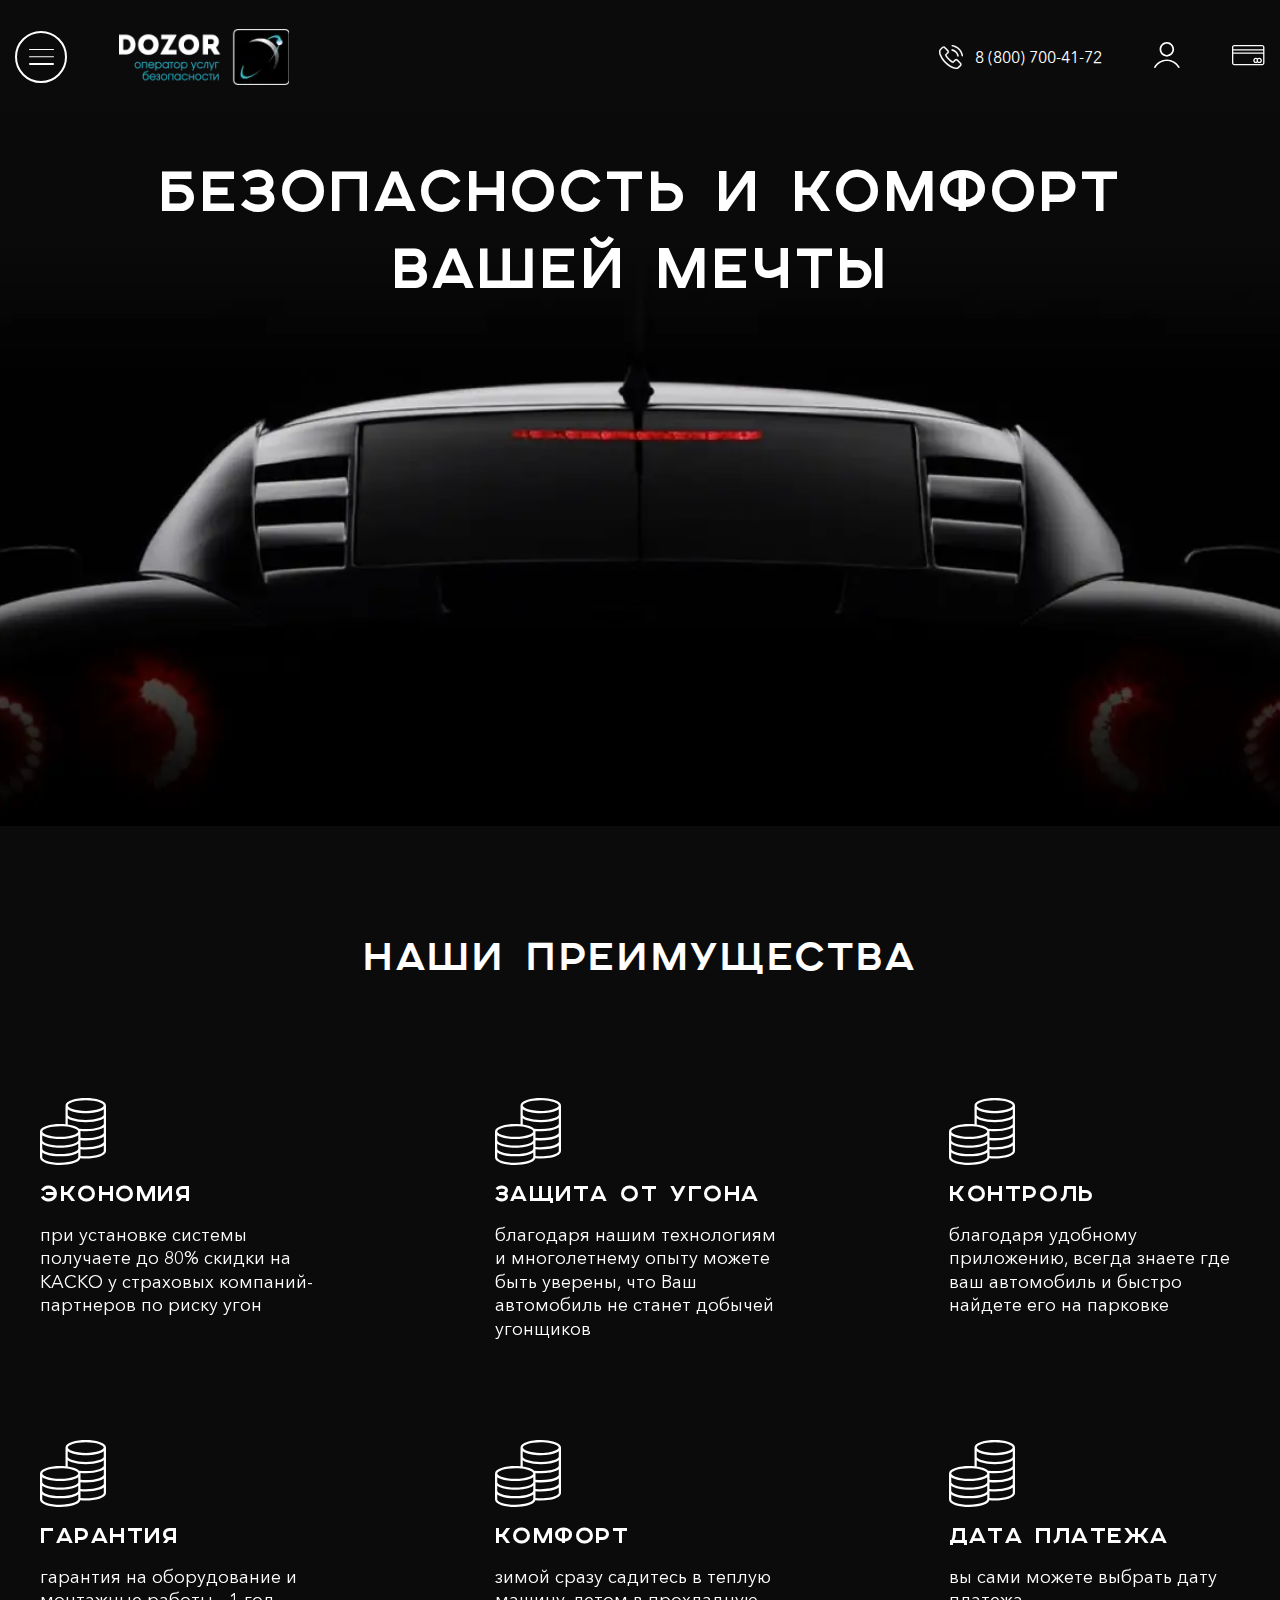
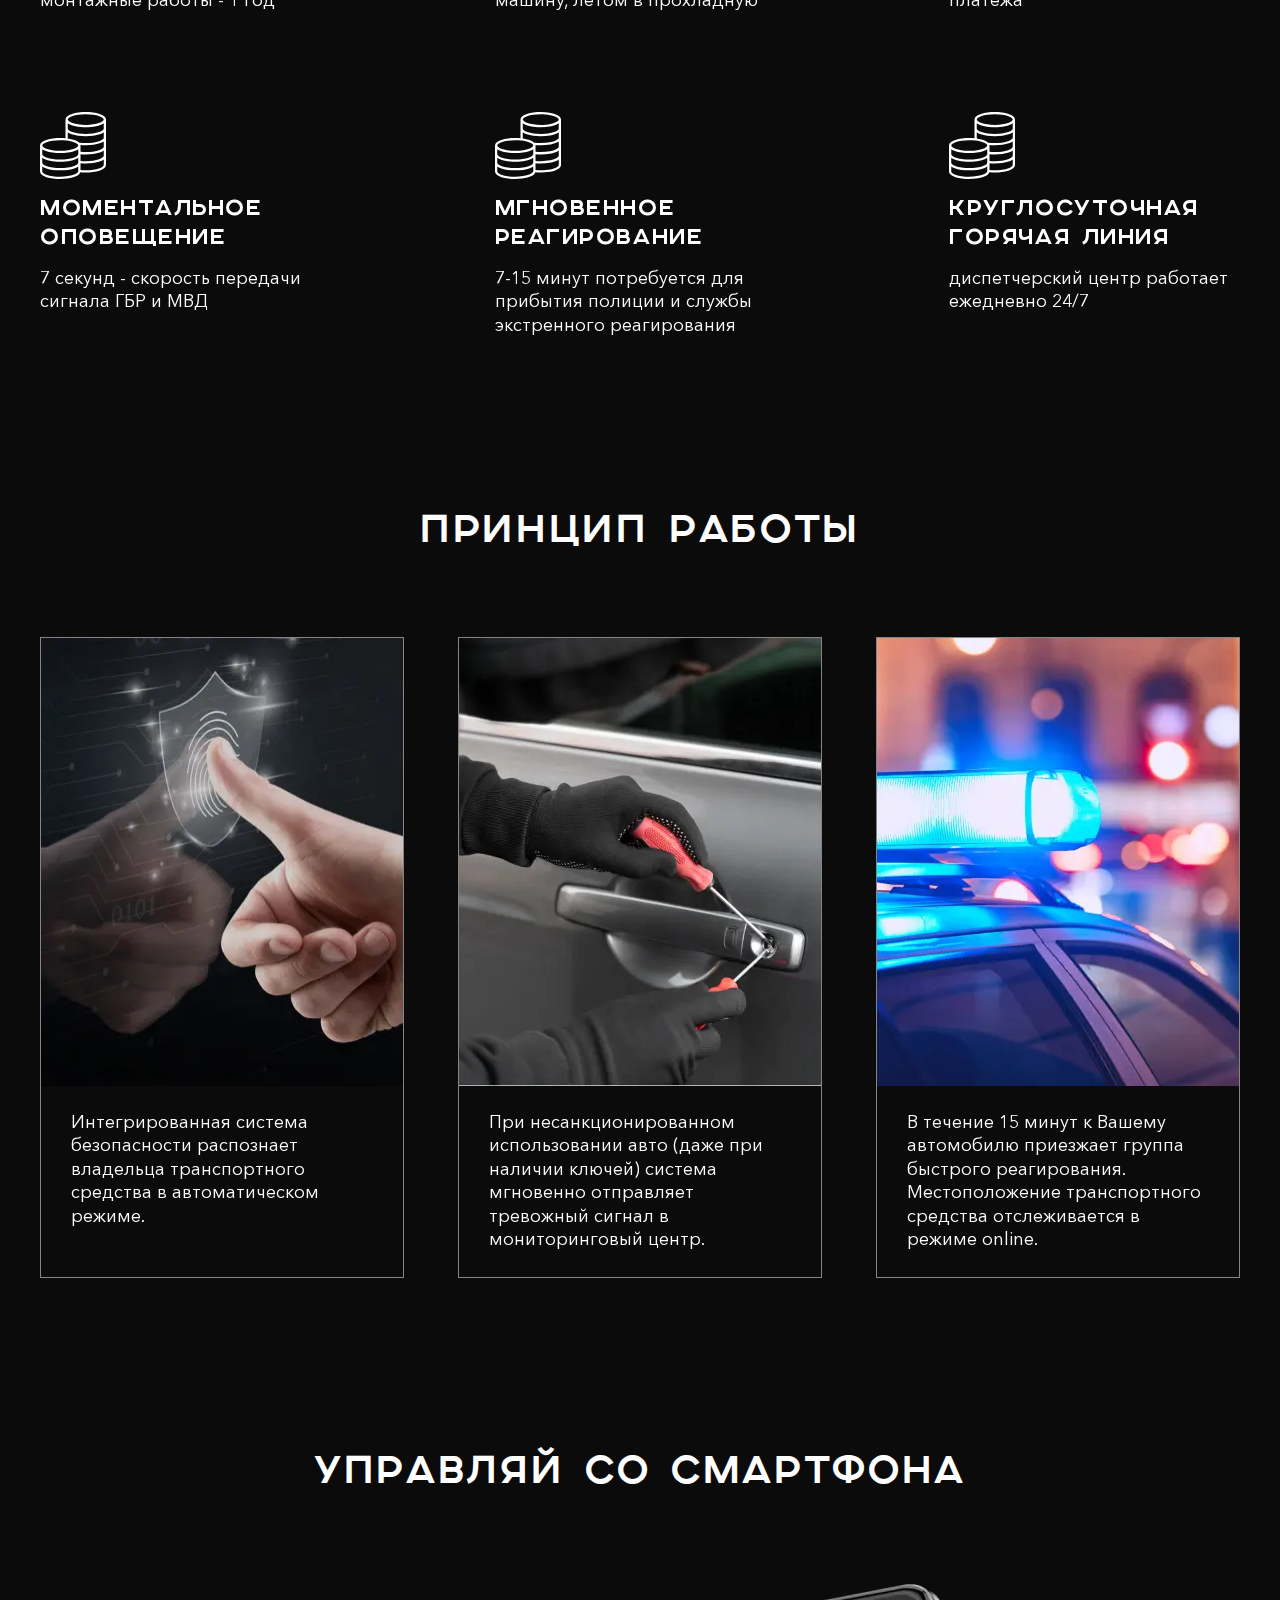
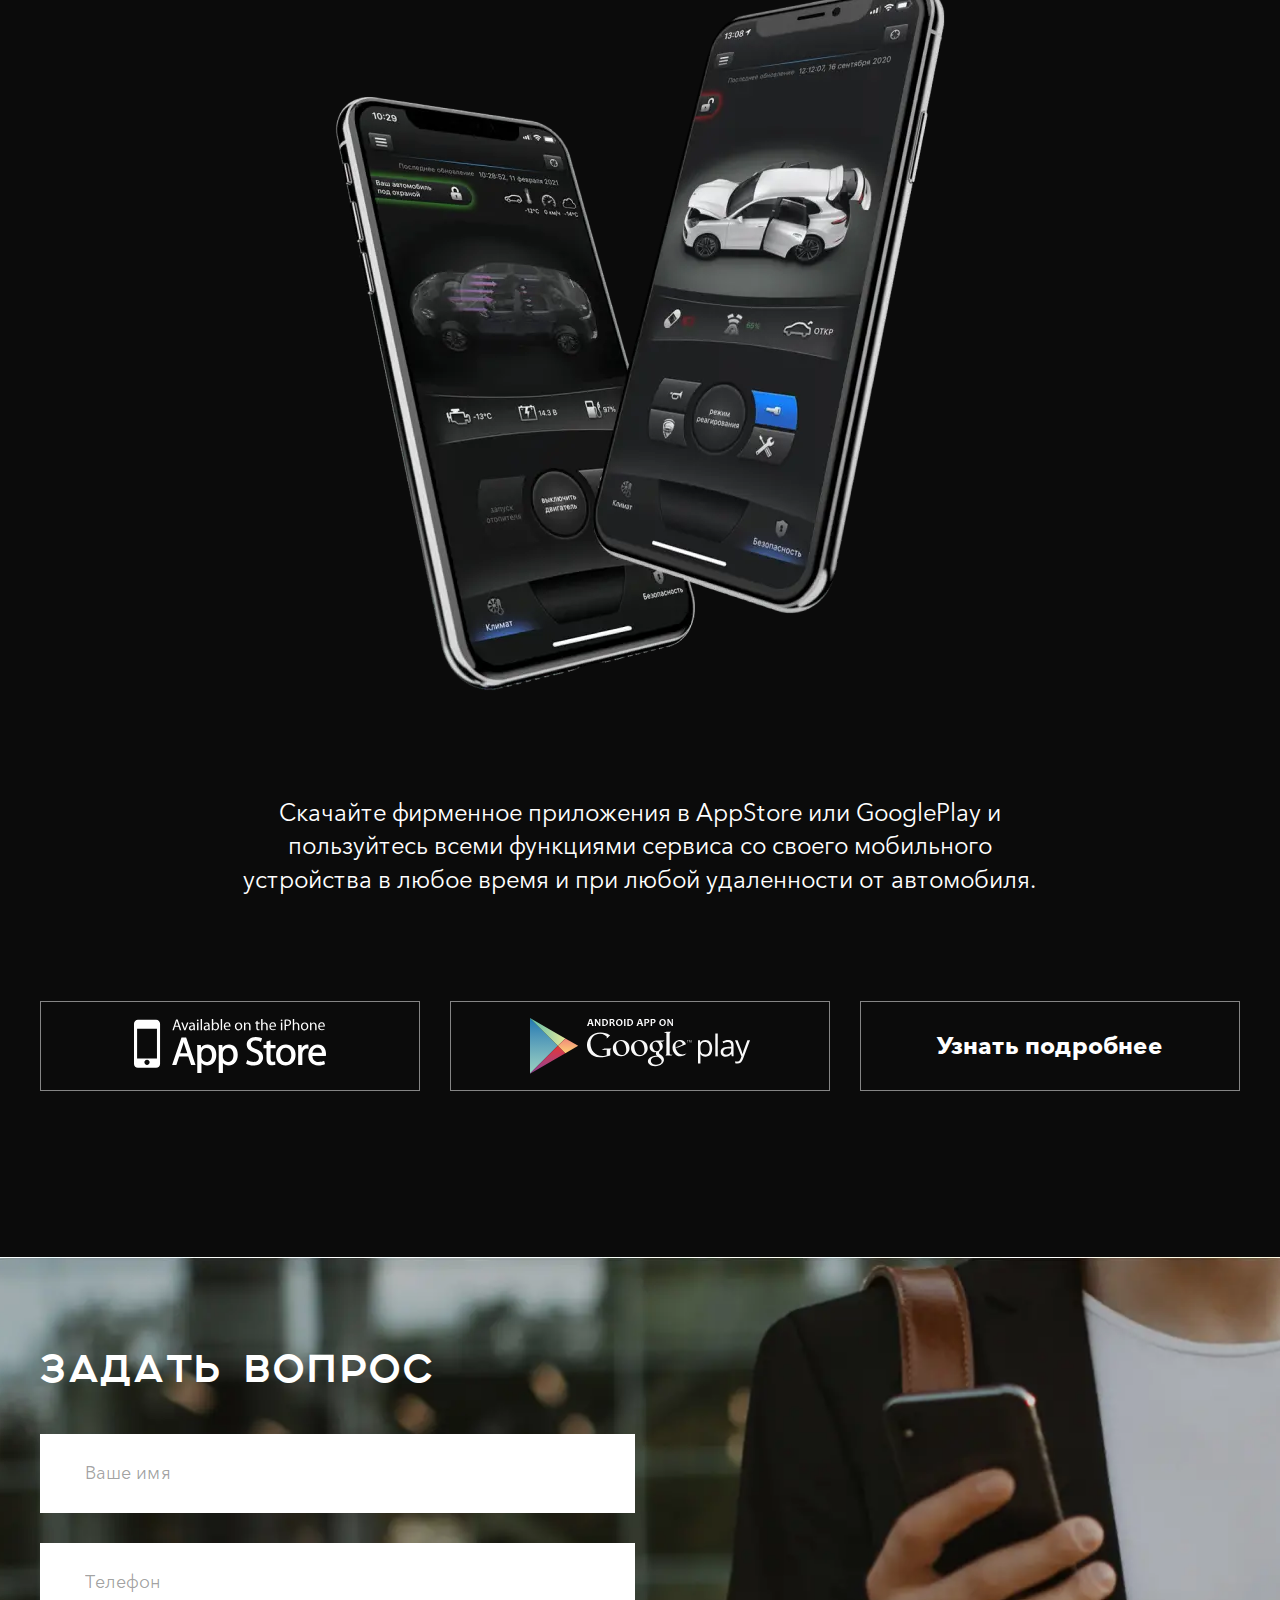
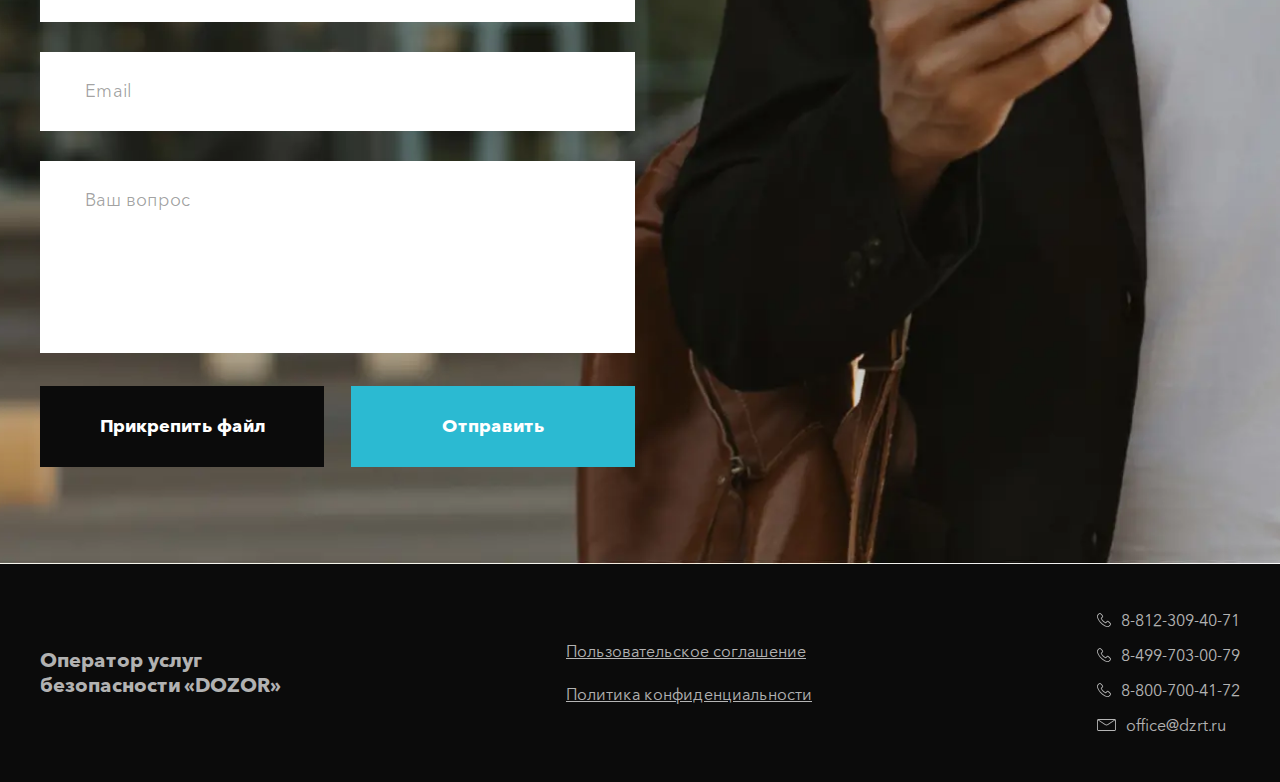
==== commit 5e7d94e2: "." ====
--- a/index.html
+++ b/index.html
@@ -8,9 +8,9 @@
   <!-- STYLES -->
   <link
     rel="stylesheet"
-    href="https://cdn.jsdelivr.net/npm/swiper@8/swiper-bundle.min.css?_v=20221005165435"
+    href="https://cdn.jsdelivr.net/npm/swiper@8/swiper-bundle.min.css?_v=20221013220709"
   />
-  <link rel="stylesheet" href="css/style.min.css?_v=20221005165435" />
+  <link rel="stylesheet" href="css/style.min.css?_v=20221013220709" />
 </head>
 
 	<body>
@@ -22,7 +22,7 @@
       <nav class="header__menu">
         <ul class="header__list">
           <li><a href="advantage.html">Преимущества</a></li>
-          <li><a href="">Тарифы</a></li>
+          <li><a href="rates.html">Тарифы</a></li>
           <li><a href="response.html">Реагирование</a></li>
           <li><a href="insurance.html">Страхование</a></li>
           <li><a href="opportunity.html">Мобильное приложение</a></li>
@@ -104,7 +104,7 @@
           />
         </svg>
       </a>
-      <a href="" class="header__pay">
+      <a href="#pay_popup" class="header__pay popup-link">
         <svg
           width="33"
           height="21"
@@ -130,36 +130,20 @@
 				<!-- .intro -->
 <section class="intro">
   <div class="intro__body">
-    <div class="intro__slider swiper">
-      <div class="swiper-wrapper">
-        <div class="intro__slide swiper-slide slide-intro">
-          <div class="slide-intro__bg">
-            <picture><source srcset="img/index/intro/01.webp" type="image/webp"><img loading="lazy" src="img/index/intro/01.jpg" alt="" /></picture>
-            <picture><source srcset="img/index/intro/03.webp" type="image/webp"><img loading="lazy" src="img/index/intro/03.png" alt="" /></picture>
-          </div>
-          <div class="slide-intro__container">
-            <div class="slide-intro__inner">
-              <h1 class="slide-intro__title">
-                безопасность и комфорт вашей мечты
-              </h1>
-            </div>
-          </div>
-        </div>
-        <div class="intro__slide swiper-slide slide-intro">
-          <div class="slide-intro__bg">
-            <picture><source srcset="img/index/intro/02.webp" type="image/webp"><img loading="lazy" src="img/index/intro/02.jpg" alt="" /></picture>
-            <picture><source srcset="img/index/intro/04.webp" type="image/webp"><img loading="lazy" src="img/index/intro/04.png" alt="" /></picture>
-          </div>
-          <div class="slide-intro__container">
-            <div class="slide-intro__inner">
-              <h2 class="slide-intro__title">
-                безопасность и комфорт вашей мечты
-              </h2>
-            </div>
-          </div>
-        </div>
-      </div>
-      <div class="intro__pagination"></div>
+    <div class="intro__slider">
+      <div class="intro__slide slide-intro">
+        <div class="slide-intro__bg">
+          <picture><source srcset="img/index/intro/01.webp" type="image/webp"><img loading="lazy" src="img/index/intro/01.jpg" alt="" /></picture>
+          <picture><source srcset="img/index/intro/03.webp" type="image/webp"><img loading="lazy" src="img/index/intro/03.png" alt="" /></picture>
+        </div>
+        <div class="slide-intro__container">
+          <div class="slide-intro__inner">
+            <h2 class="slide-intro__title">
+              безопасность и комфорт вашей мечты
+            </h2>
+          </div>
+        </div>
+      </div>
     </div>
   </div>
 </section>
@@ -399,7 +383,7 @@
         <a href="" class="manage__link download-link">
           <img loading="lazy" src="img/index/manage/google_play.svg" alt="Google Play" />
         </a>
-        <a href="" class="manage__link download-link">Узнать подробнее</a>
+        <a href="opportunity.html" class="manage__link download-link">Узнать подробнее</a>
       </div>
     </div>
   </div>
@@ -549,8 +533,98 @@
 
 		</div>
 
+		<!-- .popup -->
+<div class="popup" id="pay_popup">
+  <div class="popup__body">
+    <div class="popup__content">
+      <div class="popup__close close-popup">
+        <svg
+          width="23"
+          height="23"
+          viewBox="0 0 23 23"
+          xmlns="http://www.w3.org/2000/svg"
+        >
+          <path
+            d="M13.0352 11.3232L12.8585 11.5L13.0352 11.6768L22.4686 21.1103C22.8437 21.4853 22.8437 22.0935 22.4686 22.4686C22.0935 22.8437 21.4853 22.8438 21.1102 22.4686L11.6768 13.0351L11.5 12.8584L11.3232 13.0351L1.88972 22.4686C1.51463 22.8437 0.906465 22.8438 0.531345 22.4686L0.354731 22.6452L0.531336 22.4686C0.156226 22.0935 0.156214 21.4854 0.531345 21.1103L9.96484 11.6768L10.1416 11.5L9.96484 11.3232L0.531345 1.88972L0.531336 1.88971C0.156237 1.51464 0.156245 0.90648 0.531353 0.531336C0.906428 0.156226 1.51459 0.156214 1.88972 0.531345L11.3232 9.96484L11.5 10.1416L11.6768 9.96484L21.1103 0.531345L20.9335 0.354568L21.1103 0.531336C21.4854 0.156226 22.0936 0.156214 22.4687 0.531345C22.8438 0.906421 22.8438 1.51459 22.4687 1.88972L13.0352 11.3232Z"
+            stroke-width="0.5"
+          />
+        </svg>
+      </div>
+      <div class="popup__title title">Оплата</div>
+      <form class="popup__form form-popup">
+        <div class="form-popup__field">
+          <input type="text" placeholder="ФИО (полностью)*" />
+        </div>
+
+        <div class="form-popup__field">
+          <input type="text" placeholder="Номер договора*" />
+        </div>
+
+        <div class="form-popup__field">
+          <input type="email" placeholder="Email*" />
+        </div>
+
+        <div class="form-popup__field">
+          <input type="text" placeholder="Период оплаты*" />
+        </div>
+
+        <div class="form-popup__field">
+          <input type="text" placeholder="Дата заключения*" />
+        </div>
+
+        <div class="form-popup__field">
+          <input type="text" placeholder="Сумма*" />
+        </div>
+
+        <p class="form-popup__text">*Обязательные для заполнения поля</p>
+        <button class="form-popup__button btn">Отправить</button>
+      </form>
+      <div class="popup__pay pay-popup">
+        <div class="pay-popup__content">
+          <p>
+            Для оплаты необходимо заполнить форму выше, нажать на "оплатить" и
+            далее следовать инструкции ПАО СБЕРБАНК .
+          </p>
+          <p>
+            Оплата происходит с использованием следующих Банковских карт и
+            платежных систем:
+          </p>
+        </div>
+        <div class="pay-popup__images">
+          <div class="pay-popup__img">
+            <picture><source srcset="img/popup/01.webp" type="image/webp"><img loading="lazy" src="img/popup/01.jpg" alt=""></picture>
+          </div>
+
+          <div class="pay-popup__img">
+            <picture><source srcset="img/popup/02.webp" type="image/webp"><img loading="lazy" src="img/popup/02.jpg" alt=""></picture>
+          </div>
+
+          <div class="pay-popup__img">
+            <picture><source srcset="img/popup/03.webp" type="image/webp"><img loading="lazy" src="img/popup/03.jpg" alt=""></picture>
+          </div>
+
+          <div class="pay-popup__img">
+            <picture><source srcset="img/popup/04.webp" type="image/webp"><img loading="lazy" src="img/popup/04.jpg" alt=""></picture>
+          </div>
+
+          <div class="pay-popup__img">
+            <picture><source srcset="img/popup/05.webp" type="image/webp"><img loading="lazy" src="img/popup/05.jpg" alt=""></picture>
+          </div>
+        </div>
+      </div>
+      <p class="popup__text">
+        Производя оплату, Вы подтверждаете, что ознакомлены с пользовательским
+        соглашением, а так же соглашаетесь с
+        <a href="">политикой в отношении обработки персональных данных</a>.
+      </p>
+    </div>
+  </div>
+</div>
+<!-- .popup -->
+
+
 		<!-- SCRIPTS -->
-		<script src="https://cdn.jsdelivr.net/npm/swiper@8/swiper-bundle.min.js?_v=20221005165435"></script>
-		<script src="js/app.min.js?_v=20221005165435"></script>
+		<script src="https://cdn.jsdelivr.net/npm/swiper@8/swiper-bundle.min.js?_v=20221013220709"></script>
+		<script src="js/app.min.js?_v=20221013220709"></script>
 	</body>
 </html>
--- a/css/style.min.css
+++ b/css/style.min.css
@@ -1 +1 @@
-@charset "UTF-8";@font-face{font-family:AvenirNextCyr;font-display:swap;src:url(../fonts/AvenirNextCyr-Bold.woff2) format("woff2"),url(../fonts/AvenirNextCyr-Bold.woff) format("woff");font-weight:700;font-style:normal}@font-face{font-family:AvenirNextCyr;font-display:swap;src:url(../fonts/AvenirNextCyr-Demi.woff2) format("woff2"),url(../fonts/AvenirNextCyr-Demi.woff) format("woff");font-weight:400;font-style:normal}@font-face{font-family:AvenirNextCyr;font-display:swap;src:url(../fonts/AvenirNextCyr-Regular.woff2) format("woff2"),url(../fonts/AvenirNextCyr-Regular.woff) format("woff");font-weight:400;font-style:normal}@font-face{font-family:SongerSemiexpanded;font-display:swap;src:url(../fonts/SongerSemiexpanded-Bold.woff2) format("woff2"),url(../fonts/SongerSemiexpanded-Bold.woff) format("woff");font-weight:700;font-style:normal}*{padding:0;margin:0;border:0;-webkit-tap-highlight-color:transparent}*,:after,:before{box-sizing:border-box;-webkit-tap-highlight-color:transparent}:active,:focus{outline:0}a:active,a:focus{outline:0}aside,footer,header,nav{display:block}body,html{height:100%;width:100%;font-size:100%;line-height:1;font-size:14px;-ms-text-size-adjust:100%;-moz-text-size-adjust:100%;-webkit-text-size-adjust:100%}button,input,textarea{font-family:inherit}input::-ms-clear{display:none}button{cursor:pointer}button::-moz-focus-inner{padding:0;border:0}a,a:visited{text-decoration:none}a:hover{text-decoration:none}ul li{list-style:none}img{vertical-align:top}h1,h2,h3,h4,h5,h6{font-size:inherit;font-weight:400}body,html{height:100%}picture{width:100%;height:100%;max-width:100%;max-height:100%}body{font-size:18px;color:#fff;line-height:1;font-family:AvenirNextCyr;background-color:#0b0b0b}body.lock{overflow:hidden}.wrapper{display:flex;flex-direction:column;min-height:100%}.main{flex:1 0 auto;margin-top:113px}.footer{flex:0 0 auto}[class*=__container]{max-width:1230px;margin:0 auto;padding:0 15px}.title{font-family:SongerSemiexpanded;font-weight:700;font-size:38px;line-height:1.3421052632;letter-spacing:.07em}.download-link{height:90px;display:flex;align-items:center;justify-content:center;border:1px solid rgba(255,255,255,.5);font-weight:700;font-size:24px;color:#fff;transition:opacity .4s ease 0s}.download-link img{max-width:100%}.slider-navigation{display:none;margin-top:30px;align-items:center;justify-content:center;gap:18px;transition:opacity .4s ease 0s}.slider-navigation__next.swiper-button-disabled,.slider-navigation__prev.swiper-button-disabled{opacity:.4}.advantage{padding-bottom:90px}.advantage__wrapper{max-width:1200;margin:0 auto;position:relative}.advantage__container{position:relative;z-index:2}.advantage__bg{margin-top:-120px;text-align:center;height:758px}.advantage__bg img{max-width:100%;width:100%;height:100%;-o-object-fit:cover;object-fit:cover}.grid-advantage{margin-top:-93px;position:relative}.grid-advantage__inner{display:grid;grid-template-columns:repeat(2,1fr);gap:50px 40px}.grid-advantage__item{border:1px solid rgba(255,255,255,.5);display:flex;flex-direction:column;justify-content:space-between}.grid-advantage__content{padding:45px 37px}.grid-advantage__title{font-weight:700;font-size:22px;line-height:1.3181818182;letter-spacing:.07em;font-family:SongerSemiexpanded;margin-bottom:15px}.grid-advantage__text{line-height:130%}.grid-advantage__img{height:325px}.grid-advantage__img img{width:100%;height:100%;-o-object-fit:cover;object-fit:cover;max-width:100%}.benefits{padding:83px 0}.benefits__title{text-align:center;margin-bottom:116px}.benefits__wrapper{display:grid;grid-template-columns:repeat(auto-fill,minmax(200px,1fr));gap:99px 164px}.slide-benefits__icon{display:inline-flex;height:67px;align-items:center;justify-content:center;margin-bottom:14px}.slide-benefits__icon img,.slide-benefits__icon svg{max-height:100%}.slide-benefits__title{font-weight:700;font-size:22px;line-height:1.3181818182;letter-spacing:.07em;margin-bottom:16px;font-family:SongerSemiexpanded}.slide-benefits__text{line-height:130%}.contacts{padding-bottom:63px}.contacts__title{margin-bottom:68px}.contacts__flex{display:flex;align-items:center;justify-content:space-between;gap:20px}.contacts__phones{margin-bottom:75px;display:flex;align-items:flex-start;gap:27px}.contacts__phones svg{margin-top:16px}.contacts__list a{color:#fff;font-size:24px;line-height:250%;transition:color .4s ease 0s}.contacts__mail{display:inline-flex;align-items:center;gap:27px;font-size:24px;color:#fff;fill:#fff;stroke:#fff;transition:color .4s ease 0s,fill .4s ease 0s,stroke .4s ease 0s}.contacts__img img{max-width:100%}.crumbs{margin-top:32px}.crumbs__list{display:flex;align-items:center;padding-bottom:12px;margin-bottom:30px;white-space:nowrap;overflow-y:auto}.crumbs__list li{color:rgba(255,255,255,.5);font-size:18px;line-height:1.2}.crumbs__list li:not(:last-child)::after{color:#fff;content:"-";padding:0 5px 0 0}.crumbs__list li:nth-last-child(-n+2)::after{color:rgba(255,255,255,.5)}.crumbs__list a{color:#fff;transition:color .4s ease 0s;font-size:inherit;line-height:inherit}.description{padding:62px 0 47px}.description__title{margin-bottom:60px}.description__slider{margin-bottom:35px}.description__actions{margin-bottom:80px}.description__arrows{display:flex;align-items:center;justify-content:center;gap:45px;margin-bottom:27.5px}.description__next,.description__prev{cursor:pointer}.description__pagination{justify-content:center;display:flex;align-items:center;max-width:300px;margin:0 auto}.description__pagination .swiper-pagination-bullet{opacity:1;margin:0!important;border-radius:0;background:rgba(255,255,255,.4);height:4px;flex:1 1 12.5%;transition:background-color .4s ease 0s}.description__pagination .swiper-pagination-bullet.swiper-pagination-bullet-active{background-color:#fff}.description__links{max-width:790px;display:grid;grid-template-columns:1fr 1fr;gap:30px;margin:0 auto}.slide-description{display:flex;align-items:flex-start;gap:40px}.slide-description_column{display:block;padding:0 80px}.slide-description_column .slide-description__content{padding-top:25px;text-align:center}.slide-description__images{flex:0 1 680px;display:flex;align-items:flex-start;justify-content:space-between;gap:10px}.slide-description__img{flex:1 1 50%;text-align:center}.slide-description__img img{max-width:100%}.slide-description__content{flex:0 1 436px;padding-top:75px;line-height:130%}.slide-description__content p:not(:last-child){margin-bottom:22px}.footer{padding:46.5px 0}.footer__body{display:flex;align-items:center;justify-content:space-between;gap:30px 20px}.footer__title{font-weight:700;font-size:20px;line-height:1.25;color:rgba(255,255,255,.7)}.footer__link:first-child{margin-bottom:23px}.footer__link a{font-size:16px;line-height:1.25;text-decoration-line:underline;color:rgba(255,255,255,.7);transition:opacity .4s ease 0s}.footer__link a br{display:none}.footer__contact:not(:last-child){margin-bottom:15px}.footer__contact a{display:flex;align-items:center;gap:10px;font-size:16px;line-height:1.25;color:rgba(255,255,255,.7);transition:opacity .4s ease 0s}.header{padding:28.5px 0;position:fixed;top:0;left:0;width:100%;z-index:15}.header::before{content:"";position:absolute;top:0;left:0;width:100%;height:100%;background-color:#0b0b0b;z-index:2}.header__container{max-width:1830px}.header__body{display:flex;align-items:center;position:relative}.header__menu{position:absolute;z-index:1;top:-28.5px;width:377px;left:-55px;background:rgba(11,11,11,.8);-webkit-backdrop-filter:blur(12.5px);backdrop-filter:blur(12.5px);height:100vh;transition:transform .5s ease .5s;transform:translate(0,-100%);overflow-y:auto;padding:145px 58px}.header__menu.header__menu_active{transform:translate(0,0);transition:transform .5s ease 0s}.header__menu.header__menu_active .header__list,.header__menu.header__menu_active .header__phone{opacity:1;transition:opacity .5s ease .5s}.header__menu .header__phone{display:none;opacity:0}.header__list{opacity:0;transition:opacity .5s ease 0s}.header__list li:not(:last-child){margin-bottom:40px}.header__list a{font-size:20px;line-height:1.25;color:#fff;transition:color .4s ease 0s}.header__burger{margin-right:52px;width:52px;height:52px;border:2px solid #fff;flex-shrink:0;border-radius:50%;cursor:pointer;display:flex;align-items:center;justify-content:center;transition:border-color .4s ease 0s;position:relative;z-index:3}.header__burger.header__burger_active .header__burger-inner span{background-color:rgba(0,0,0,0)}.header__burger.header__burger_active .header__burger-inner::before{top:7.5px;transition:top .4s cubic-bezier(.23,1,.32,1),transform .4s .4s cubic-bezier(.23,1,.32,1),background-color .4s ease 0s;transform:rotate(-45deg)}.header__burger.header__burger_active .header__burger-inner::after{bottom:7px;transition:bottom .4s cubic-bezier(.23,1,.32,1),transform .4s .4s cubic-bezier(.23,1,.32,1),background-color .4s ease 0s;transform:rotate(45deg)}.header__burger-inner{position:relative;width:25px;height:16px}.header__burger-inner::after,.header__burger-inner::before{content:"";position:absolute;left:0;width:100%;height:1.5px;background-color:#fff;border-radius:5px}.header__burger-inner::before{top:0;transition:top .4s .4s cubic-bezier(.23,1,.32,1),transform .4s cubic-bezier(.23,1,.32,1),background-color .4s ease 0s}.header__burger-inner::after{bottom:0;transition:bottom .4s .4s cubic-bezier(.23,1,.32,1),transform .4s cubic-bezier(.23,1,.32,1),background-color .4s ease 0s}.header__burger-inner span{position:absolute;border-radius:5px;left:0;top:50%;transform:translate(0,-50%);width:100%;height:1.5px;background-color:#fff;transition:all .4s ease 0s}.header__logo{margin-right:auto;position:relative;z-index:3}.header__logo img{max-width:100%}.header__phone{margin-left:20px;margin-right:52px;display:flex;align-items:center;gap:12.5px;font-size:16px;color:#fff;transition:color .4s ease 0s,fill .4s ease 0s,stroke .4s ease 0s,opacity .5s ease 0s;fill:#fff;stroke:#fff;position:relative;z-index:3}.header__user{margin-right:52px;fill:#fff;transition:fill .4s ease 0s;position:relative;z-index:3}.header__pay{fill:#fff;transition:fill .4s ease 0s;position:relative;z-index:3}.insurance{padding-bottom:43px}.insurance__title{margin-bottom:42px}.insurance__text{line-height:130%;margin-bottom:51px}.insurance__grid{display:grid;grid-template-columns:repeat(auto-fill,minmax(200px,1fr));gap:38px}.insurance__item{background:#fff;border-radius:7px;overflow:hidden;display:flex;align-items:center;justify-content:center;padding:5px}.insurance__item img{max-width:100%}.intro{margin-bottom:22px}.intro__slider{position:relative}.intro__pagination{position:absolute;left:50%!important;transform:translate(-50%,0);bottom:115px!important;width:auto!important;z-index:3}.intro__pagination .swiper-pagination-bullet{width:107px;border-radius:3px;height:4px;background-color:rgba(255,255,255,.4);opacity:1;margin:0 8px!important;transition:background-color .4s ease 0s}.intro__pagination .swiper-pagination-bullet-active{background-color:#fff}.slide-intro{position:relative;min-height:713px}.slide-intro__bg{position:absolute;top:0;left:0;width:100%;height:100%;z-index:1}.slide-intro__bg picture:nth-child(2){display:none}.slide-intro__bg img{width:100%;height:100%;-o-object-fit:cover;object-fit:cover;max-width:100%;-o-object-position:bottom;object-position:bottom}.slide-intro__inner{position:relative;z-index:2;padding:40px 0}.slide-intro__title{font-family:SongerSemiexpanded;font-weight:800;font-size:55px;line-height:140%;letter-spacing:.05em;text-align:center}.manage{padding:83px 0}.manage__title{text-align:center;margin-bottom:89px}.manage__img{text-align:center;margin-bottom:105px;padding:0 15px}.manage__img img{max-width:100%}.manage__text{font-size:24px;line-height:140%;text-align:center;color:#fff;max-width:809px;margin:0 auto 105px}.manage__links{display:grid;grid-template-columns:repeat(3,1fr);gap:30px}.opportunity{padding-bottom:62px}.opportunity__title{margin-bottom:66px}.item-opportunity{display:flex}.item-opportunity:nth-child(odd){flex-direction:row-reverse}.item-opportunity:nth-child(odd) .item-opportunity__content{padding-left:30px}.item-opportunity:nth-child(even) .item-opportunity__content{padding-right:49px}.item-opportunity:not(:last-child){margin-bottom:105px}.item-opportunity__content{padding:40px 0;align-self:center}.item-opportunity__title{font-weight:700;font-size:22px;line-height:1.3181818182;letter-spacing:.07em;font-family:SongerSemiexpanded;margin-bottom:32px}.item-opportunity__text{line-height:130%}.item-opportunity__text p:not(:last-child){margin-bottom:20px}.item-opportunity__img{position:relative;flex:0 0 50%;padding-bottom:27.5%;min-height:329px}.item-opportunity__img img{position:absolute;top:0;left:0;max-width:100%;width:100%;height:100%;-o-object-fit:cover;object-fit:cover}.principle{padding:83px 0}.principle__title{text-align:center;margin-bottom:83px}.principle__wrapper{display:grid;grid-template-columns:repeat(3,1fr);gap:30px 54px}.slide-principle{border:1px solid rgba(255,255,255,.5)}.slide-principle__img{height:448px}.slide-principle__img img{width:100%;-o-object-fit:cover;object-fit:cover;height:100%;max-width:100%}.slide-principle__content{padding:25px 30px;line-height:130%}.question{position:relative;padding:85.5px 0 97px;margin-top:83px}.question__bg{position:absolute;top:0;left:0;width:100%;height:100%;z-index:-1}.question__bg picture:nth-child(2){display:none}.question__bg img{width:100%;height:100%;-o-object-fit:cover;object-fit:cover}.question__title{margin-bottom:40px}.question__form{width:100%;max-width:595px}.question__field{margin-bottom:30px}.question__field input,.question__field textarea{width:100%;background-color:#fff;padding:28.5px 45px;font-size:18px}.question__field input::-moz-placeholder,.question__field textarea::-moz-placeholder{font-size:inherit;color:rgba(11,11,11,.4)}.question__field input::placeholder,.question__field textarea::placeholder{font-size:inherit;color:rgba(11,11,11,.4)}.question__field textarea{height:192px;resize:none}.question__btns{display:flex;align-items:center;gap:27px}.question__file{position:relative;background-color:#0b0b0b}.question__file input{position:absolute;top:0;left:0;width:100%;height:100%;font-size:0;display:block;border:none;opacity:0;cursor:pointer}.question__btn{background-color:#2bbad2}.question__btn,.question__file{padding:31.5px 0;font-weight:700;line-height:1;font-size:18px;flex:0 1 50%;text-align:center;transition:background-color .4s ease 0s;color:#fff}.response__title{margin-bottom:67px}.response__content{border:1px solid rgba(255,255,255,.5);padding:50px;line-height:130%}.response__content p:not(:last-child){margin-bottom:20px}.response__img{text-align:center}.response__img img{max-width:100%}@media (max-width:1910px){.header__menu{left:-15px;width:337px;padding:145px 40px}}@media (max-width:1200px){.main{margin-top:106px}.benefits__wrapper{gap:60px 130px}.contacts__flex{position:relative;padding:30px 25px;min-height:375px;display:block}.contacts__img{position:absolute;top:0;left:0;width:100%;height:100%;z-index:-1}.contacts__img img{width:100%;height:100%;-o-object-fit:cover;object-fit:cover}.slide-description_column{padding:0}.slide-description__content{padding-top:40px}.header{padding:25px 0}.header__menu{padding:138px 40px}.header__burger{margin-right:35px}.header__phone{margin-right:35px}.header__user{margin-right:35px}.slide-intro{min-height:calc(315px + 398 * ((100vw - 320px)/ 880))}.slide-intro__title{font-size:45px}.manage__title{margin-bottom:60px}.manage__img{margin-bottom:60px}.manage__text{margin-bottom:60px}.principle__wrapper{gap:30px;grid-template-columns:repeat(2,1fr)}.question{padding:75px 0}}@media (max-width:991.98px){.title{font-size:30px}.advantage{padding-bottom:50px}.advantage__bg{height:559px;margin-top:-100px}.grid-advantage{margin-top:-85px}.grid-advantage__inner{gap:30px}.grid-advantage__content{padding:25px}.grid-advantage__title{font-size:20px}.grid-advantage__img{height:300px}.benefits{padding:50px 0}.benefits__title{margin-bottom:40px}.benefits__wrapper{gap:40px 80px}.slide-benefits__icon{height:60px}.slide-benefits__title{font-size:21px}.contacts{padding-bottom:50px}.contacts__title{margin-bottom:50px}.contacts__phones{margin-bottom:40px}.crumbs{margin-top:25px}.crumbs__list{margin-bottom:25px}.description{padding:50px 0}.description__title{margin-bottom:50px}.description__slider{margin-bottom:30px}.description__actions{margin-bottom:40px}.slide-description{display:block}.slide-description_column .slide-description__img:last-child{display:none}.slide-description__img img{max-height:450px}.slide-description__content p:not(:last-child){margin-bottom:20px}.slide-description__content{padding-top:25px}.footer{padding:35px 0}.footer__body{flex-wrap:wrap;justify-content:space-around}.footer__title{flex:0 0 100%;text-align:center}.footer__title br{display:none}.footer__link:first-child{margin-bottom:30px}.header__burger{margin-right:30px}.header__phone{margin-right:30px}.header__user{margin-right:30px}.insurance{padding-bottom:50px}.insurance__title{margin-bottom:40px}.insurance__text{margin-bottom:40px}.insurance__grid{gap:30px}.intro{margin-bottom:25px}.slide-intro__inner{padding:35px 0}.slide-intro__title{font-size:40px}.manage{padding:50px 0}.manage__title{margin-bottom:40px}.manage__img{margin-bottom:40px}.manage__text{margin-bottom:40px;max-width:100%}.manage__links{grid-template-columns:repeat(2,1fr);gap:20px}.manage__link:last-child{grid-column:span 2}.opportunity{padding-bottom:50px}.opportunity__title{margin-bottom:50px}.item-opportunity:nth-child(even) .item-opportunity__content{padding-right:30px}.item-opportunity:not(:last-child){margin-bottom:50px}.item-opportunity__content{padding:30px 0}.principle{padding:50px 0}.principle__title{margin-bottom:40px}.slide-principle__img{height:380px}.question{padding:55px 0;margin-top:50px}.question__title{margin-bottom:30px;text-align:center}.question__form{max-width:100%}.response__title{margin-bottom:40px}.response__content{padding:40px}}@media (max-width:767.98px){.main{margin-top:70px}.title{font-size:18px}.download-link{height:40px;font-size:12px}.download-link:nth-child(1) img{width:71px}.download-link:nth-child(2) img{width:81px}.slider-navigation{display:flex}.advantage{padding-bottom:6px}.advantage__bg{height:220px;margin-top:-30px}.advantage__bg img{-o-object-position:center;object-position:center}.grid-advantage{margin-top:-20px}.grid-advantage__inner{gap:20px 10px}.grid-advantage__content{padding:10px}.grid-advantage__title{font-size:12px;margin-bottom:5px}.grid-advantage__text{font-size:12px}.grid-advantage__img{height:115px}.benefits{padding:30px 0}.benefits__wrapper{display:flex;gap:0}.slide-benefits__icon{height:34px;margin-bottom:9px}.slide-benefits__title{font-size:12px;margin-bottom:8px}.slide-benefits__text{font-size:12px}.contacts{padding-bottom:0}.contacts__title{margin-bottom:15px}.contacts__flex{min-height:270px;padding:19px}.contacts__phones{display:block;margin-bottom:22px}.contacts__phones svg{width:19px;height:19px;margin-bottom:7px}.contacts__list a{font-size:14px;line-height:1.6}.contacts__mail{flex-direction:column;align-items:flex-start;gap:10px;font-size:14px}.contacts__mail svg{width:22px;height:14px}.contacts__img img{-o-object-position:left;object-position:left}.crumbs{margin-top:19px}.crumbs__list{margin-bottom:10px;padding-bottom:10px}.crumbs__list li{font-size:14px}.description{padding:18px 0 22px}.description__title{margin-bottom:22px}.description__arrows{margin-bottom:30px}.description__pagination{max-width:100%}.description__pagination .swiper-pagination-bullet{height:2px}.description__links{gap:10px}.slide-description__images{gap:15px}.slide-description__img img{max-height:330px}.slide-description__content p:not(:last-child){margin-bottom:15px}.slide-description__content{font-size:14px}.footer{padding:20px 0}.footer__body{justify-content:space-between;gap:21px}.footer__title{font-size:11px}.footer__link:first-child{margin-bottom:20px}.footer__link a br{display:inline-block}.footer__link a{font-size:11px}.footer__contact:not(:last-child){margin-bottom:14px}.footer__contact:not(:last-child) svg{width:11px;height:11px}.footer__contact:last-child svg{width:14px;height:9px}.footer__contact a{font-size:11px;gap:7.5px}.header{padding:15px 0}.header__menu .header__phone{display:inline-flex;align-items:center;position:relative;left:50%;transform:translate(-50%,0)}.header__menu{position:fixed;top:0;left:0;width:100%;height:100%;z-index:1;background-color:#0b0b0b;padding:108px 15px 30px}.header__list{text-align:center;margin-bottom:50px}.header__list li:not(:last-child){margin-bottom:35px}.header__list a{font-size:16px}.header__burger{order:4;margin-right:0;width:40px;height:40px}.header__burger.header__burger_active .header__burger-inner::before{top:6px}.header__burger.header__burger_active .header__burger-inner::after{bottom:6px}.header__burger-inner{width:22px;height:13px}.header__logo{order:0;width:109px}.header__phone{display:none;margin:0;font-size:20px}.header__user{order:1;margin-right:14px;margin-left:14px;width:40px;height:40px;border-radius:50%;border:1.5px solid #fff;display:flex;align-items:center;justify-content:center}.header__user svg{width:20.5px;height:20.5px}.header__pay{order:2;margin-right:14px;width:40px;height:40px;border-radius:50%;border:1.5px solid #fff;display:flex;align-items:center;justify-content:center}.header__pay svg{width:23px;height:14px}.insurance{padding-bottom:0}.insurance__title{margin-bottom:21px}.insurance__text{font-size:14px;margin-bottom:27px}.insurance__grid{grid-template-columns:repeat(3,1fr);gap:15px}.intro{margin-bottom:12px}.intro__pagination .swiper-pagination-bullet{width:50px;height:2px;margin:0 5px!important}.intro__pagination{bottom:20px!important}.slide-intro__bg picture:nth-child(1){display:none}.slide-intro__bg picture:nth-child(2){display:block}.slide-intro__inner{padding:45px 0}.slide-intro__title{font-size:24px}.manage{padding:30px 0}.manage__title{margin-bottom:32px}.manage__img{margin-bottom:29px}.manage__text{font-size:14px;margin-bottom:18px}.manage__links{gap:10px}.opportunity{padding-bottom:18px}.opportunity__title{margin-bottom:21px}.item-opportunity{display:block}.item-opportunity:nth-child(odd) .item-opportunity__content{padding-left:0}.item-opportunity:nth-child(even) .item-opportunity__content{padding-right:0}.item-opportunity:not(:last-child){margin-bottom:30px}.item-opportunity__content{padding:0}.item-opportunity__title{font-size:16px;margin-bottom:15px}.item-opportunity__text{padding:17px 24px;font-size:14px;border-bottom:1px solid rgba(255,255,255,.5);border-left:1px solid rgba(255,255,255,.5);border-right:1px solid rgba(255,255,255,.5)}.item-opportunity__img{height:358px;min-height:0;padding-bottom:0;border-top:1px solid rgba(255,255,255,.5);border-left:1px solid rgba(255,255,255,.5);border-right:1px solid rgba(255,255,255,.5)}.principle{padding:30px 0}.principle__title{margin-bottom:30px}.principle__wrapper{display:flex;gap:0}.slide-principle__img{height:345px}.slide-principle__content{font-size:14px;padding:20px 25px}.question{padding:33px 0;margin-top:30px}.question__title{margin-bottom:23px}.question__field{margin-bottom:12px}.question__field input,.question__field textarea{padding:13px 18px;font-size:12px}.question__field textarea{height:94px}.question__btns{gap:13px}.question__btn,.question__file{font-size:12px;padding:14px 0}.response__title{margin-bottom:21px}.response__content{padding:0;border:none;font-size:14px}.response__content p:not(:last-child){margin-bottom:15px}}@media (max-width:479.98px){.question__bg picture{-o-object-position:top;object-position:top}.question__bg picture:nth-child(1){display:none}.question__bg picture:nth-child(2){display:block}}@media (any-hover:hover){.download-link:hover{opacity:.7}.contacts__list a:hover{color:#2bbad2}.contacts__mail:hover{color:#2bbad2;fill:#2bbad2;stroke:#2bbad2}.crumbs__list a:hover{color:#2bbad2}.footer__link a:hover{opacity:.7}.footer__contact a:hover{opacity:.7}.header__list a:hover{color:#2bbad2}.header__burger:hover{border-color:#2bbad2}.header__burger:hover .header__burger-inner span,.header__burger:hover .header__burger-inner::after,.header__burger:hover .header__burger-inner::before{background-color:#2bbad2}.header__phone:hover{color:#2bbad2;fill:#2bbad2;stroke:#2bbad2}.header__user:hover{fill:#2bbad2}.header__pay:hover{fill:#2bbad2}.question__file:hover{background-color:#1e1e1e}.question__btn:hover{background-color:#54c8dc}}+@charset "UTF-8";@font-face{font-family:AvenirNextCyr;font-display:swap;src:url(../fonts/AvenirNextCyr-Bold.woff2) format("woff2"),url(../fonts/AvenirNextCyr-Bold.woff) format("woff");font-weight:700;font-style:normal}@font-face{font-family:AvenirNextCyr;font-display:swap;src:url(../fonts/AvenirNextCyr-Demi.woff2) format("woff2"),url(../fonts/AvenirNextCyr-Demi.woff) format("woff");font-weight:400;font-style:normal}@font-face{font-family:AvenirNextCyr;font-display:swap;src:url(../fonts/AvenirNextCyr-Regular.woff2) format("woff2"),url(../fonts/AvenirNextCyr-Regular.woff) format("woff");font-weight:400;font-style:normal}@font-face{font-family:SongerSemiexpanded;font-display:swap;src:url(../fonts/SongerSemiexpanded-Bold.woff2) format("woff2"),url(../fonts/SongerSemiexpanded-Bold.woff) format("woff");font-weight:700;font-style:normal}*{padding:0;margin:0;border:0;-webkit-tap-highlight-color:transparent}*,:after,:before{box-sizing:border-box;-webkit-tap-highlight-color:transparent}:active,:focus{outline:0}a:active,a:focus{outline:0}aside,footer,header,nav{display:block}body,html{height:100%;width:100%;font-size:100%;line-height:1;font-size:14px;-ms-text-size-adjust:100%;-moz-text-size-adjust:100%;-webkit-text-size-adjust:100%}button,input,textarea{font-family:inherit}input::-ms-clear{display:none}button{cursor:pointer}button::-moz-focus-inner{padding:0;border:0}a,a:visited{text-decoration:none}a:hover{text-decoration:none}ul li{list-style:none}img{vertical-align:top}h1,h2,h3,h4,h5,h6{font-size:inherit;font-weight:400}body,html{height:100%}picture{width:100%;height:100%;max-width:100%;max-height:100%}body{font-size:18px;color:#fff;line-height:1;font-family:AvenirNextCyr;background-color:#0b0b0b}body.lock{overflow:hidden}.wrapper{display:flex;flex-direction:column;min-height:100%}.main{flex:1 0 auto;margin-top:113px}.footer{flex:0 0 auto}[class*=__container]{max-width:1230px;margin:0 auto;padding:0 15px}.title{font-family:SongerSemiexpanded;font-weight:700;font-size:38px;line-height:1.3421052632;letter-spacing:.07em}.download-link{height:90px;display:flex;align-items:center;justify-content:center;border:1px solid rgba(255,255,255,.5);font-weight:700;font-size:24px;color:#fff;transition:opacity .4s ease 0s}.download-link img{max-width:100%}.slider-navigation{display:none;margin-top:30px;align-items:center;justify-content:center;gap:18px;transition:opacity .4s ease 0s}.slider-navigation__next.swiper-button-disabled,.slider-navigation__prev.swiper-button-disabled{opacity:.4}.advantage{padding-bottom:90px}.advantage__wrapper{max-width:1200;margin:0 auto;position:relative}.advantage__container{position:relative;z-index:2}.advantage__bg{margin-top:-120px;text-align:center;height:758px}.advantage__bg img{max-width:100%;width:100%;height:100%;-o-object-fit:cover;object-fit:cover}.grid-advantage{margin-top:-93px;position:relative}.grid-advantage__inner{display:grid;grid-template-columns:repeat(2,1fr);gap:50px 40px}.grid-advantage__item{border:1px solid rgba(255,255,255,.5);display:flex;flex-direction:column;justify-content:space-between}.grid-advantage__content{padding:45px 37px}.grid-advantage__title{font-weight:700;font-size:22px;line-height:1.3181818182;letter-spacing:.07em;font-family:SongerSemiexpanded;margin-bottom:15px}.grid-advantage__text{line-height:130%}.grid-advantage__img{height:325px}.grid-advantage__img img{width:100%;height:100%;-o-object-fit:cover;object-fit:cover;max-width:100%}.benefits{padding:83px 0}.benefits__title{text-align:center;margin-bottom:116px}.benefits__wrapper{display:grid;grid-template-columns:repeat(auto-fill,minmax(200px,1fr));gap:99px 164px}.slide-benefits__icon{display:inline-flex;height:67px;align-items:center;justify-content:center;margin-bottom:14px}.slide-benefits__icon img,.slide-benefits__icon svg{max-height:100%}.slide-benefits__title{font-weight:700;font-size:22px;line-height:1.3181818182;letter-spacing:.07em;margin-bottom:16px;font-family:SongerSemiexpanded}.slide-benefits__text{line-height:130%}.contacts{padding-bottom:63px}.contacts__title{margin-bottom:68px}.contacts__flex{display:flex;align-items:center;justify-content:space-between;gap:20px}.contacts__phones{margin-bottom:75px;display:flex;align-items:flex-start;gap:27px}.contacts__phones svg{margin-top:16px}.contacts__list a{color:#fff;font-size:24px;line-height:250%;transition:color .4s ease 0s}.contacts__mail{display:inline-flex;align-items:center;gap:27px;font-size:24px;color:#fff;fill:#fff;stroke:#fff;transition:color .4s ease 0s,fill .4s ease 0s,stroke .4s ease 0s}.contacts__img img{max-width:100%}.crumbs{margin-top:32px}.crumbs__list{display:flex;align-items:center;padding-bottom:12px;margin-bottom:30px;white-space:nowrap;overflow-y:auto}.crumbs__list li{color:rgba(255,255,255,.5);font-size:18px;line-height:1.2}.crumbs__list li:not(:last-child)::after{color:#fff;content:"-";padding:0 5px 0 0}.crumbs__list li:nth-last-child(-n+2)::after{color:rgba(255,255,255,.5)}.crumbs__list a{color:#fff;transition:color .4s ease 0s;font-size:inherit;line-height:inherit}.description{padding:62px 0 47px}.description__title{margin-bottom:60px}.description__slider{margin-bottom:35px}.description__actions{margin-bottom:80px}.description__arrows{display:flex;align-items:center;justify-content:center;gap:45px;margin-bottom:27.5px}.description__next,.description__prev{cursor:pointer}.description__pagination{justify-content:center;display:flex;align-items:center;max-width:300px;margin:0 auto}.description__pagination .swiper-pagination-bullet{opacity:1;margin:0!important;border-radius:0;background:rgba(255,255,255,.4);height:4px;flex:1 1 12.5%;transition:background-color .4s ease 0s}.description__pagination .swiper-pagination-bullet.swiper-pagination-bullet-active{background-color:#fff}.description__links{max-width:790px;display:grid;grid-template-columns:1fr 1fr;gap:30px;margin:0 auto}.slide-description{display:flex;align-items:flex-start;gap:40px}.slide-description_column{display:block;padding:0 80px}.slide-description_column .slide-description__content{padding-top:25px;text-align:center}.slide-description__images{flex:0 1 680px;display:flex;align-items:flex-start;justify-content:space-between;gap:10px}.slide-description__img{flex:1 1 50%;text-align:center}.slide-description__img img{max-width:100%}.slide-description__content{flex:0 1 436px;padding-top:75px;line-height:130%}.slide-description__content p:not(:last-child){margin-bottom:22px}.footer{padding:46.5px 0}.footer__body{display:flex;align-items:center;justify-content:space-between;gap:30px 20px}.footer__title{font-weight:700;font-size:20px;line-height:1.25;color:rgba(255,255,255,.7)}.footer__link:first-child{margin-bottom:23px}.footer__link a{font-size:16px;line-height:1.25;text-decoration-line:underline;color:rgba(255,255,255,.7);transition:opacity .4s ease 0s}.footer__link a br{display:none}.footer__contact:not(:last-child){margin-bottom:15px}.footer__contact a{display:flex;align-items:center;gap:10px;font-size:16px;line-height:1.25;color:rgba(255,255,255,.7);transition:opacity .4s ease 0s}.header{padding:28.5px 0;position:fixed;top:0;left:0;width:100%;z-index:15}.header::before{content:"";position:absolute;top:0;left:0;width:100%;height:100%;background-color:#0b0b0b;z-index:2}.header__container{max-width:1830px}.header__body{display:flex;align-items:center;position:relative}.header__menu{position:absolute;z-index:1;top:-28.5px;width:377px;left:-55px;background:rgba(11,11,11,.8);-webkit-backdrop-filter:blur(12.5px);backdrop-filter:blur(12.5px);height:100vh;transition:transform .5s ease .5s;transform:translate(0,-100%);overflow-y:auto;padding:145px 58px}.header__menu.header__menu_active{transform:translate(0,0);transition:transform .5s ease 0s}.header__menu.header__menu_active .header__list,.header__menu.header__menu_active .header__phone{opacity:1;transition:opacity .5s ease .5s}.header__menu .header__phone{display:none;opacity:0}.header__list{opacity:0;transition:opacity .5s ease 0s}.header__list li:not(:last-child){margin-bottom:40px}.header__list a{font-size:20px;line-height:1.25;color:#fff;transition:color .4s ease 0s}.header__burger{margin-right:52px;width:52px;height:52px;border:2px solid #fff;flex-shrink:0;border-radius:50%;cursor:pointer;display:flex;align-items:center;justify-content:center;transition:border-color .4s ease 0s;position:relative;z-index:3}.header__burger.header__burger_active .header__burger-inner span{background-color:rgba(0,0,0,0)}.header__burger.header__burger_active .header__burger-inner::before{top:7.5px;transition:top .4s cubic-bezier(.23,1,.32,1),transform .4s .4s cubic-bezier(.23,1,.32,1),background-color .4s ease 0s;transform:rotate(-45deg)}.header__burger.header__burger_active .header__burger-inner::after{bottom:7px;transition:bottom .4s cubic-bezier(.23,1,.32,1),transform .4s .4s cubic-bezier(.23,1,.32,1),background-color .4s ease 0s;transform:rotate(45deg)}.header__burger-inner{position:relative;width:25px;height:16px}.header__burger-inner::after,.header__burger-inner::before{content:"";position:absolute;left:0;width:100%;height:1.5px;background-color:#fff;border-radius:5px}.header__burger-inner::before{top:0;transition:top .4s .4s cubic-bezier(.23,1,.32,1),transform .4s cubic-bezier(.23,1,.32,1),background-color .4s ease 0s}.header__burger-inner::after{bottom:0;transition:bottom .4s .4s cubic-bezier(.23,1,.32,1),transform .4s cubic-bezier(.23,1,.32,1),background-color .4s ease 0s}.header__burger-inner span{position:absolute;border-radius:5px;left:0;top:50%;transform:translate(0,-50%);width:100%;height:1.5px;background-color:#fff;transition:all .4s ease 0s}.header__logo{margin-right:auto;position:relative;z-index:3}.header__logo img{max-width:100%}.header__phone{margin-left:20px;margin-right:52px;display:flex;align-items:center;gap:12.5px;font-size:16px;color:#fff;transition:color .4s ease 0s,fill .4s ease 0s,stroke .4s ease 0s,opacity .5s ease 0s;fill:#fff;stroke:#fff;position:relative;z-index:3}.header__user{margin-right:52px;fill:#fff;transition:fill .4s ease 0s;position:relative;z-index:3}.header__pay{fill:#fff;transition:fill .4s ease 0s;position:relative;z-index:3}.insurance{padding-bottom:43px}.insurance__title{margin-bottom:42px}.insurance__text{line-height:130%;margin-bottom:51px}.insurance__grid{display:grid;grid-template-columns:repeat(auto-fill,minmax(200px,1fr));gap:38px;grid-auto-rows:1fr}.insurance__item{background:#fff;border-radius:7px;overflow:hidden;display:flex;align-items:center;justify-content:center;padding:8px}.insurance__item picture{display:flex;align-items:center;justify-content:center}.insurance__item img{max-width:100%}.intro{margin-bottom:22px}.intro__slider{position:relative}.intro__pagination{position:absolute;left:50%!important;transform:translate(-50%,0);bottom:115px!important;width:auto!important;z-index:3}.intro__pagination .swiper-pagination-bullet{width:107px;border-radius:3px;height:4px;background-color:rgba(255,255,255,.4);opacity:1;margin:0 8px!important;transition:background-color .4s ease 0s}.intro__pagination .swiper-pagination-bullet-active{background-color:#fff}.slide-intro{position:relative;min-height:713px}.slide-intro__bg{position:absolute;top:0;left:0;width:100%;height:100%;z-index:1}.slide-intro__bg picture:nth-child(2){display:none}.slide-intro__bg img{width:100%;height:100%;-o-object-fit:cover;object-fit:cover;max-width:100%;-o-object-position:bottom;object-position:bottom}.slide-intro__inner{position:relative;z-index:2;padding:40px 0}.slide-intro__title{font-family:SongerSemiexpanded;font-weight:800;font-size:55px;line-height:140%;letter-spacing:.05em;text-align:center}.manage{padding:83px 0}.manage__title{text-align:center;margin-bottom:89px}.manage__img{text-align:center;margin-bottom:105px;padding:0 15px}.manage__img img{max-width:100%}.manage__text{font-size:24px;line-height:140%;text-align:center;color:#fff;max-width:809px;margin:0 auto 105px}.manage__links{display:grid;grid-template-columns:repeat(3,1fr);gap:30px}.opportunity{padding-bottom:62px}.opportunity__title{margin-bottom:66px}.item-opportunity{display:flex}.item-opportunity:nth-child(odd){flex-direction:row-reverse}.item-opportunity:nth-child(odd) .item-opportunity__content{padding-left:30px}.item-opportunity:nth-child(even) .item-opportunity__content{padding-right:49px}.item-opportunity:not(:last-child){margin-bottom:105px}.item-opportunity__content{padding:40px 0;align-self:center}.item-opportunity__title{font-weight:700;font-size:22px;line-height:1.3181818182;letter-spacing:.07em;font-family:SongerSemiexpanded;margin-bottom:32px}.item-opportunity__text{line-height:130%}.item-opportunity__text p:not(:last-child){margin-bottom:20px}.item-opportunity__img{position:relative;flex:0 0 50%;padding-bottom:27.5%;min-height:329px}.item-opportunity__img img{position:absolute;top:0;left:0;max-width:100%;width:100%;height:100%;-o-object-fit:cover;object-fit:cover}.popup{position:fixed;width:100%;height:100%;background:rgba(11,11,11,.5);-webkit-backdrop-filter:blur(5px);backdrop-filter:blur(5px);top:0;left:0;z-index:20;opacity:0;visibility:hidden;overflow-y:auto;overflow-x:hidden;transition:all .4s ease}.popup._open{opacity:1;visibility:visible}.popup._open .popup__content{transform:translateY(0);opacity:1}.popup__body{min-height:100%;display:flex;align-items:center;justify-content:center;padding:30px 10px}.popup__content{background:#fff;transform:translateY(30px);opacity:0;transition:all .4s ease;width:100%;max-width:783px;padding:90px 80px 70px;position:relative}.popup__close{position:absolute;top:42px;right:39px;cursor:pointer;fill:#0b0b0b;transition:opacity .3s ease 0s}.popup__title{color:#0b0b0b;text-align:center;margin-bottom:35px}.popup__text{color:#0b0b0b;font-size:14px;line-height:130%}.popup__text a{text-decoration:underline;display:inline;transition:opacity .4s ease 0s;color:inherit}.form-popup{margin-bottom:45px}.form-popup__field:not(:last-child){margin-bottom:25px}.form-popup__field input{background-color:#fff;padding:17px 39px;border-bottom:1px solid rgba(0,0,0,.5);font-size:18px;color:#0b0b0b;width:100%}.form-popup__field input::-moz-placeholder{color:rgba(11,11,11,.5);font-size:inherit}.form-popup__field input::placeholder{color:rgba(11,11,11,.5);font-size:inherit}.form-popup__text{margin-top:3px;color:#0b0b0b;font-size:16px;line-height:1.25;margin-bottom:26px}.form-popup__button{font-weight:700;font-size:18px;color:#fff;background-color:#2bbad2;line-height:1;padding:19.5px 106px;margin:0 auto;display:block;transition:background-color .4s ease 0s}.pay-popup{margin-bottom:35px}.pay-popup__content{font-size:16px;line-height:1.25;color:#0b0b0b;margin-bottom:15px}.pay-popup__content p:not(:last-child){margin-bottom:17px}.pay-popup__images{display:flex;align-items:center;gap:18px}.pay-popup__img img{max-width:100%}.principle{padding:83px 0}.principle__title{text-align:center;margin-bottom:83px}.principle__wrapper{display:grid;grid-template-columns:repeat(3,1fr);gap:30px 54px}.slide-principle{border:1px solid rgba(255,255,255,.5)}.slide-principle__img{height:448px}.slide-principle__img img{width:100%;-o-object-fit:cover;object-fit:cover;height:100%;max-width:100%}.slide-principle__content{padding:25px 30px;line-height:130%}.question{position:relative;padding:85.5px 0 97px;margin-top:83px}.question__bg{position:absolute;top:0;left:0;width:100%;height:100%;z-index:-1}.question__bg picture:nth-child(2){display:none}.question__bg img{width:100%;height:100%;-o-object-fit:cover;object-fit:cover}.question__title{margin-bottom:40px}.question__form{width:100%;max-width:595px}.question__field{margin-bottom:30px}.question__field input,.question__field textarea{width:100%;background-color:#fff;padding:28.5px 45px;font-size:18px}.question__field input::-moz-placeholder,.question__field textarea::-moz-placeholder{font-size:inherit;color:rgba(11,11,11,.4)}.question__field input::placeholder,.question__field textarea::placeholder{font-size:inherit;color:rgba(11,11,11,.4)}.question__field textarea{height:192px;resize:none}.question__btns{display:flex;align-items:center;gap:27px}.question__file{position:relative;background-color:#0b0b0b}.question__file input{position:absolute;top:0;left:0;width:100%;height:100%;font-size:0;display:block;border:none;opacity:0;cursor:pointer}.question__btn{background-color:#2bbad2}.question__btn,.question__file{padding:31.5px 0;font-weight:700;line-height:1;font-size:18px;flex:0 1 50%;text-align:center;transition:background-color .4s ease 0s;color:#fff}.rates{padding-bottom:90px}.rates__mobile{display:none}.rates__title{margin-bottom:67px}.rates__rate{margin-bottom:145px}.rates__rate .rates__row{grid-template-columns:49.9% repeat(2,1fr)}.rates__mode .rates__row{grid-template-columns:36.5% repeat(4,1fr)}.rates__row{display:grid;gap:2px}.rates__row:nth-child(odd) .rates__item{background:rgba(255,255,255,.15)}.rates__item{display:flex;align-items:center;min-height:60px;line-height:130%;justify-content:center;padding:10px}.rates__item:first-child{padding-left:30px;padding-right:30px}.rates__label{justify-content:flex-start}.rates__header{font-weight:700;font-size:22px;letter-spacing:.07em;color:#fff;font-family:SongerSemiexpanded;text-align:center}.rates__price{font-size:22px;font-weight:700}.rates__price .rates__item:first-child{background-color:transparent}.rates__price .rates__item:not(:first-child){background-color:#2bbad2}.rates__text{margin-top:60px;font-size:16px;line-height:130%;color:rgba(255,255,255,.5)}.rates__text p:not(:last-child){margin-bottom:18px}.tabs-rates:not(:last-child){margin-bottom:50px}.tabs-rates__headers{display:flex;align-items:center;gap:22px;overflow-x:auto;padding:0 15px 15px}.tabs-rates__tab{font-weight:700;font-size:16px;white-space:nowrap;font-family:SongerSemiexpanded;padding-bottom:2px;border-bottom:2px solid transparent;color:rgba(255,255,255,.5);transition:color .3s ease 0s,border-color .3s ease}.tabs-rates__item{padding:10px 15px;font-size:14px;line-height:130%}.tabs-rates__item:nth-child(even){background-color:rgba(255,255,255,.15)}.tabs-rates__price{margin:0 15px;background-color:#2bbad2;text-align:center;font-weight:700;padding:13.5px 5px;margin-top:15px}.tabs__header_active{color:#fff;border-color:#fff}.tabs__items{display:none}.tabs__items_active{display:block}.response__title{margin-bottom:67px}.response__content{border:1px solid rgba(255,255,255,.5);padding:50px;line-height:130%}.response__content p:not(:last-child){margin-bottom:20px}.response__img{text-align:center}.response__img img{max-width:100%}@media (max-width:1910px){.header__menu{left:-15px;width:337px;padding:145px 40px}}@media (max-width:1200px){.main{margin-top:106px}.benefits__wrapper{gap:60px 130px}.contacts__flex{position:relative;padding:30px 25px;min-height:375px;display:block}.contacts__img{position:absolute;top:0;left:0;width:100%;height:100%;z-index:-1}.contacts__img img{width:100%;height:100%;-o-object-fit:cover;object-fit:cover}.slide-description_column{padding:0}.slide-description__content{padding-top:40px}.header{padding:25px 0}.header__menu{padding:138px 40px}.header__burger{margin-right:35px}.header__phone{margin-right:35px}.header__user{margin-right:35px}.slide-intro{min-height:calc(315px + 398 * ((100vw - 320px)/ 880))}.slide-intro__title{font-size:45px}.manage__title{margin-bottom:60px}.manage__img{margin-bottom:60px}.manage__text{margin-bottom:60px}.principle__wrapper{gap:30px;grid-template-columns:repeat(2,1fr)}.question{padding:75px 0}}@media (max-width:991.98px){.title{font-size:30px}.advantage{padding-bottom:50px}.advantage__bg{height:559px;margin-top:-100px}.grid-advantage{margin-top:-85px}.grid-advantage__inner{gap:30px}.grid-advantage__content{padding:25px}.grid-advantage__title{font-size:20px}.grid-advantage__img{height:300px}.benefits{padding:50px 0}.benefits__title{margin-bottom:40px}.benefits__wrapper{gap:40px 80px}.slide-benefits__icon{height:60px}.slide-benefits__title{font-size:21px}.contacts{padding-bottom:50px}.contacts__title{margin-bottom:50px}.contacts__phones{margin-bottom:40px}.crumbs{margin-top:25px}.crumbs__list{margin-bottom:25px}.description{padding:50px 0}.description__title{margin-bottom:50px}.description__slider{margin-bottom:30px}.description__actions{margin-bottom:40px}.slide-description{display:block}.slide-description_column .slide-description__img:last-child{display:none}.slide-description__img img{max-height:450px}.slide-description__content p:not(:last-child){margin-bottom:20px}.slide-description__content{padding-top:25px}.footer{padding:35px 0}.footer__body{flex-wrap:wrap;justify-content:space-around}.footer__title{flex:0 0 100%;text-align:center}.footer__title br{display:none}.footer__link:first-child{margin-bottom:30px}.header__burger{margin-right:30px}.header__phone{margin-right:30px}.header__user{margin-right:30px}.insurance{padding-bottom:50px}.insurance__title{margin-bottom:40px}.insurance__text{margin-bottom:40px}.insurance__grid{gap:30px}.intro{margin-bottom:25px}.slide-intro__inner{padding:35px 0}.slide-intro__title{font-size:40px}.manage{padding:50px 0}.manage__title{margin-bottom:40px}.manage__img{margin-bottom:40px}.manage__text{margin-bottom:40px;max-width:100%}.manage__links{grid-template-columns:repeat(2,1fr);gap:20px}.manage__link:last-child{grid-column:span 2}.opportunity{padding-bottom:50px}.opportunity__title{margin-bottom:50px}.item-opportunity:nth-child(even) .item-opportunity__content{padding-right:30px}.item-opportunity:not(:last-child){margin-bottom:50px}.item-opportunity__content{padding:30px 0}.popup__content{padding:60px}.popup__close{top:30px;right:30px}.popup__title{margin-bottom:30px}.form-popup{margin-bottom:30px}.form-popup__field input{padding:15px 35px}.form-popup__text{margin-bottom:25px}.pay-popup{margin-bottom:30px}.principle{padding:50px 0}.principle__title{margin-bottom:40px}.slide-principle__img{height:380px}.question{padding:55px 0;margin-top:50px}.question__title{margin-bottom:30px;text-align:center}.question__form{max-width:100%}.rates{padding-bottom:50px}.rates__title{margin-bottom:50px}.rates__rate{margin-bottom:70px}.rates__rate .rates__row{grid-template-columns:45% 1fr 1fr}.rates__mode .rates__row{grid-template-columns:32.5% repeat(4,1fr)}.rates__item:first-child{padding-left:20px;padding-right:20px}.rates__item{font-size:15px}.rates__header{font-size:17px}.rates__price{font-size:18px}.rates__text{margin-top:50px}.response__title{margin-bottom:40px}.response__content{padding:40px}}@media (max-width:767.98px){.main{margin-top:70px}.title{font-size:18px}.download-link{height:40px;font-size:12px}.download-link:nth-child(1) img{width:71px}.download-link:nth-child(2) img{width:81px}.slider-navigation{display:flex}.advantage{padding-bottom:6px}.advantage__bg{height:220px;margin-top:-30px}.advantage__bg img{-o-object-position:center;object-position:center}.grid-advantage{margin-top:-20px}.grid-advantage__inner{gap:20px 10px}.grid-advantage__content{padding:10px}.grid-advantage__title{font-size:12px;margin-bottom:5px}.grid-advantage__text{font-size:12px}.grid-advantage__img{height:115px}.benefits{padding:30px 0}.benefits__wrapper{display:flex;gap:0}.slide-benefits__icon{height:34px;margin-bottom:9px}.slide-benefits__title{font-size:12px;margin-bottom:8px}.slide-benefits__text{font-size:12px}.contacts{padding-bottom:0}.contacts__title{margin-bottom:15px}.contacts__flex{min-height:270px;padding:19px}.contacts__phones{display:block;margin-bottom:22px}.contacts__phones svg{width:19px;height:19px;margin-bottom:7px}.contacts__list a{font-size:14px;line-height:1.6}.contacts__mail{flex-direction:column;align-items:flex-start;gap:10px;font-size:14px}.contacts__mail svg{width:22px;height:14px}.contacts__img img{-o-object-position:left;object-position:left}.crumbs{margin-top:19px}.crumbs__list{margin-bottom:10px;padding-bottom:10px}.crumbs__list li{font-size:14px}.description{padding:18px 0 22px}.description__title{margin-bottom:22px}.description__arrows{margin-bottom:30px}.description__pagination{max-width:100%}.description__pagination .swiper-pagination-bullet{height:2px}.description__links{gap:10px}.slide-description__images{gap:15px}.slide-description__img img{max-height:330px}.slide-description__content p:not(:last-child){margin-bottom:15px}.slide-description__content{font-size:14px}.footer{padding:20px 0}.footer__body{justify-content:space-between;gap:21px}.footer__title{font-size:11px}.footer__link:first-child{margin-bottom:20px}.footer__link a br{display:inline-block}.footer__link a{font-size:11px}.footer__contact:not(:last-child){margin-bottom:14px}.footer__contact:not(:last-child) svg{width:11px;height:11px}.footer__contact:last-child svg{width:14px;height:9px}.footer__contact a{font-size:11px;gap:7.5px}.header{padding:15px 0}.header__menu .header__phone{display:inline-flex;align-items:center;position:relative;left:50%;transform:translate(-50%,0)}.header__menu{position:fixed;top:0;left:0;width:100%;height:100%;z-index:1;background-color:#0b0b0b;padding:108px 15px 30px}.header__list{text-align:center;margin-bottom:50px}.header__list li:not(:last-child){margin-bottom:35px}.header__list a{font-size:16px}.header__burger{order:4;margin-right:0;width:40px;height:40px}.header__burger.header__burger_active .header__burger-inner::before{top:6px}.header__burger.header__burger_active .header__burger-inner::after{bottom:6px}.header__burger-inner{width:22px;height:13px}.header__logo{order:0;width:109px}.header__phone{display:none;margin:0;font-size:20px}.header__user{order:1;margin-right:14px;margin-left:14px;width:40px;height:40px;border-radius:50%;border:1.5px solid #fff;display:flex;align-items:center;justify-content:center}.header__user svg{width:20.5px;height:20.5px}.header__pay{order:2;margin-right:14px;width:40px;height:40px;border-radius:50%;border:1.5px solid #fff;display:flex;align-items:center;justify-content:center}.header__pay svg{width:23px;height:14px}.insurance{padding-bottom:0}.insurance__title{margin-bottom:21px}.insurance__text{font-size:14px;margin-bottom:27px}.insurance__grid{grid-template-columns:repeat(3,1fr);gap:15px}.intro{margin-bottom:12px}.intro__pagination .swiper-pagination-bullet{width:50px;height:2px;margin:0 5px!important}.intro__pagination{bottom:20px!important}.slide-intro__bg picture:nth-child(1){display:none}.slide-intro__bg picture:nth-child(2){display:block}.slide-intro__inner{padding:45px 0}.slide-intro__title{font-size:24px}.manage{padding:30px 0}.manage__title{margin-bottom:32px}.manage__img{margin-bottom:29px}.manage__text{font-size:14px;margin-bottom:18px}.manage__links{gap:10px}.opportunity{padding-bottom:18px}.opportunity__title{margin-bottom:21px}.item-opportunity{display:block}.item-opportunity:nth-child(odd) .item-opportunity__content{padding-left:0}.item-opportunity:nth-child(even) .item-opportunity__content{padding-right:0}.item-opportunity:not(:last-child){margin-bottom:30px}.item-opportunity__content{padding:0}.item-opportunity__title{font-size:16px;margin-bottom:15px}.item-opportunity__text{padding:17px 24px;font-size:14px;border-bottom:1px solid rgba(255,255,255,.5);border-left:1px solid rgba(255,255,255,.5);border-right:1px solid rgba(255,255,255,.5)}.item-opportunity__img{height:358px;min-height:0;padding-bottom:0;border-top:1px solid rgba(255,255,255,.5);border-left:1px solid rgba(255,255,255,.5);border-right:1px solid rgba(255,255,255,.5)}.popup__content{padding:50px 20px 25px}.popup__close{top:23px;right:23px}.popup__title{margin-bottom:16px}.popup__text{font-size:12px}.form-popup{margin-bottom:28px}.form-popup__field:not(:last-child){margin-bottom:16px}.form-popup__field input{padding:12px 20px;font-size:14px}.form-popup__text{margin-top:18px;font-size:12px;margin-bottom:29px}.form-popup__button{width:100%;font-size:14px;padding:15.5px 0}.pay-popup{margin-bottom:22px}.pay-popup__content p:not(:last-child){margin-bottom:11px}.pay-popup__content{font-size:12px;margin-bottom:15px}.pay-popup__images{gap:5px}.principle{padding:30px 0}.principle__title{margin-bottom:30px}.principle__wrapper{display:flex;gap:0}.slide-principle__img{height:345px}.slide-principle__content{font-size:14px;padding:20px 25px}.question{padding:33px 0;margin-top:30px}.question__title{margin-bottom:23px}.question__field{margin-bottom:12px}.question__field input,.question__field textarea{padding:13px 18px;font-size:12px}.question__field textarea{height:94px}.question__btns{gap:13px}.question__btn,.question__file{font-size:12px;padding:14px 0}.rates{padding-bottom:8px}.rates__container{padding:0}.rates__desktop{display:none}.rates__mobile{display:block}.rates .crumbs{padding:0 15px}.rates__title{margin-bottom:21px;padding:0 15px}.rates__text{padding:0 15px;margin-top:34px;font-size:12px}.rates__text p:not(:last-child){margin-bottom:15px}.response__title{margin-bottom:21px}.response__content{padding:0;border:none;font-size:14px}.response__content p:not(:last-child){margin-bottom:15px}}@media (max-width:479.98px){.question__bg picture{-o-object-position:top;object-position:top}.question__bg picture:nth-child(1){display:none}.question__bg picture:nth-child(2){display:block}}@media (any-hover:hover){.download-link:hover{opacity:.7}.contacts__list a:hover{color:#2bbad2}.contacts__mail:hover{color:#2bbad2;fill:#2bbad2;stroke:#2bbad2}.crumbs__list a:hover{color:#2bbad2}.footer__link a:hover{opacity:.7}.footer__contact a:hover{opacity:.7}.header__list a:hover{color:#2bbad2}.header__burger:hover{border-color:#2bbad2}.header__burger:hover .header__burger-inner span,.header__burger:hover .header__burger-inner::after,.header__burger:hover .header__burger-inner::before{background-color:#2bbad2}.header__burger.header__burger_active .header__burger-inner:hover span{background-color:rgba(0,0,0,0)}.header__phone:hover{color:#2bbad2;fill:#2bbad2;stroke:#2bbad2}.header__user:hover{fill:#2bbad2}.header__pay:hover{fill:#2bbad2}.popup__close:hover{opacity:.7}.popup__text a:hover{opacity:.7}.form-popup__button:hover{background-color:#54c8dc}.question__file:hover{background-color:#1e1e1e}.question__btn:hover{background-color:#54c8dc}}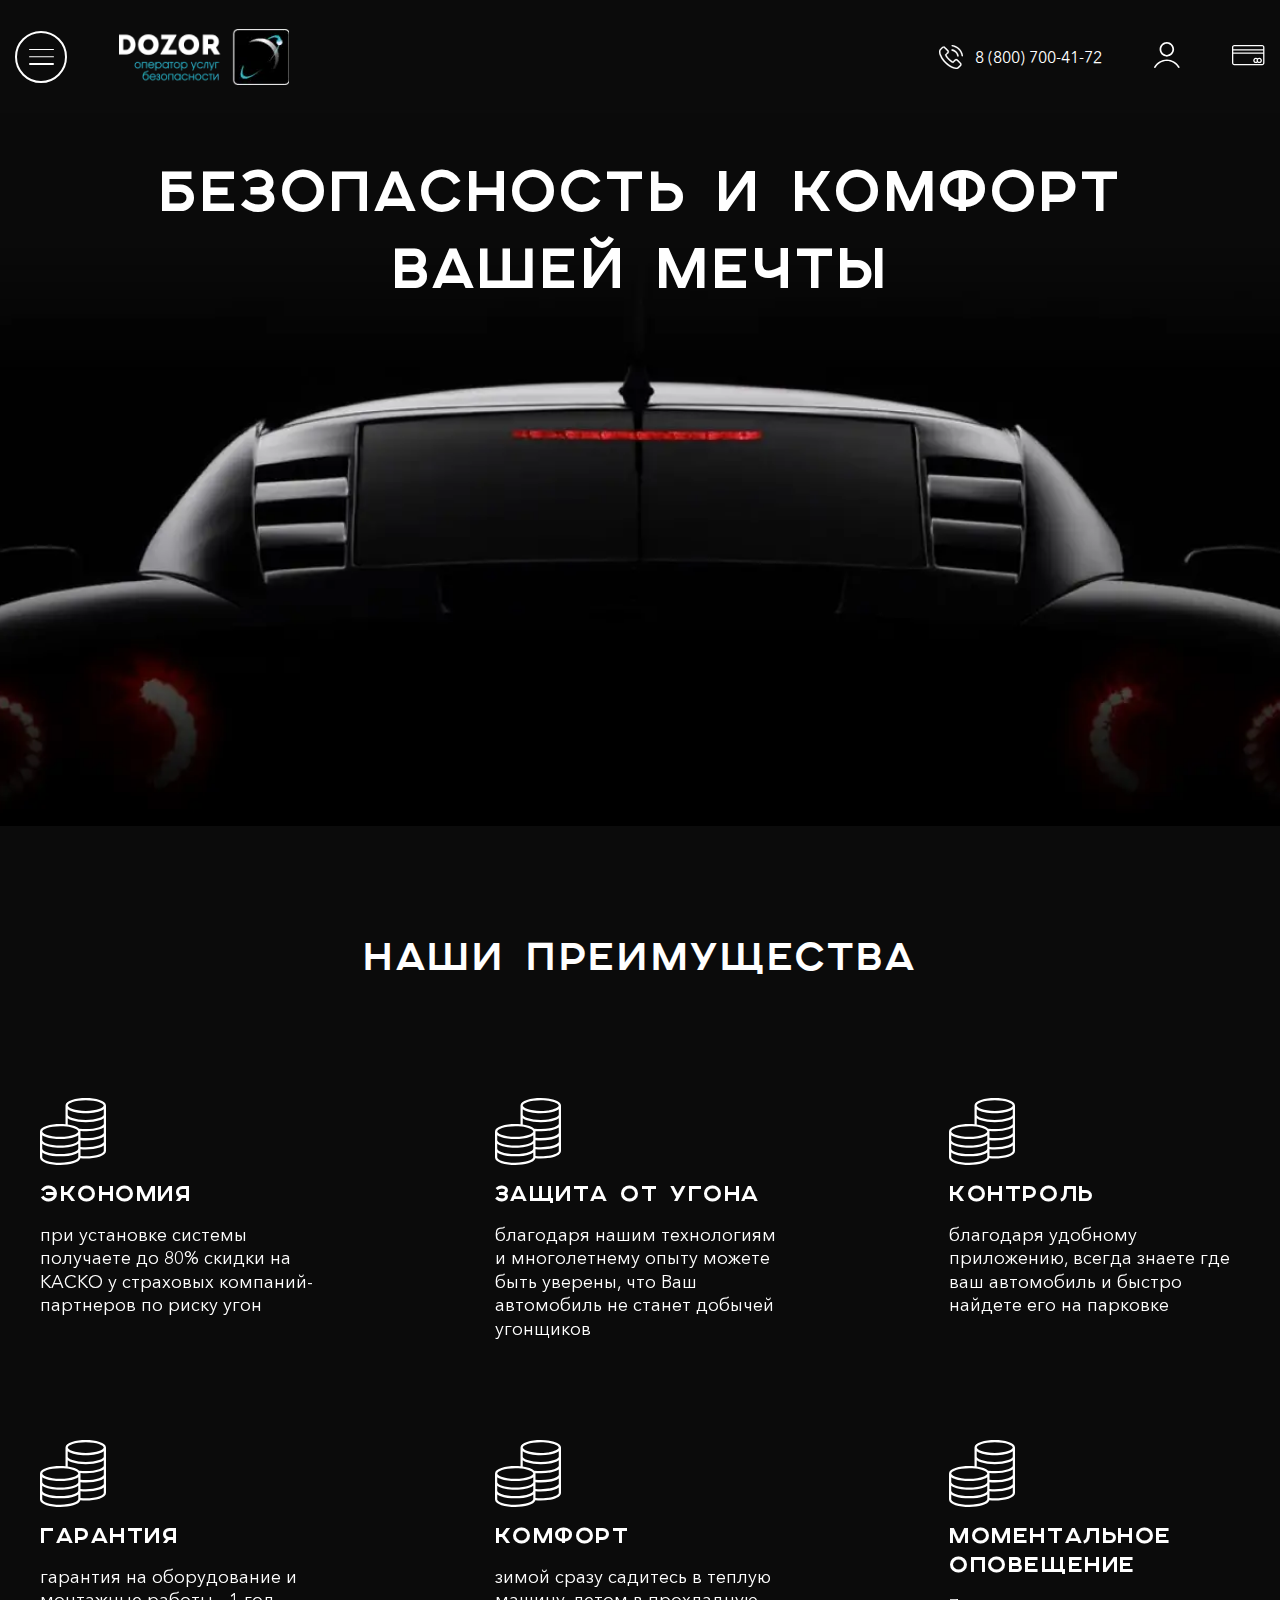
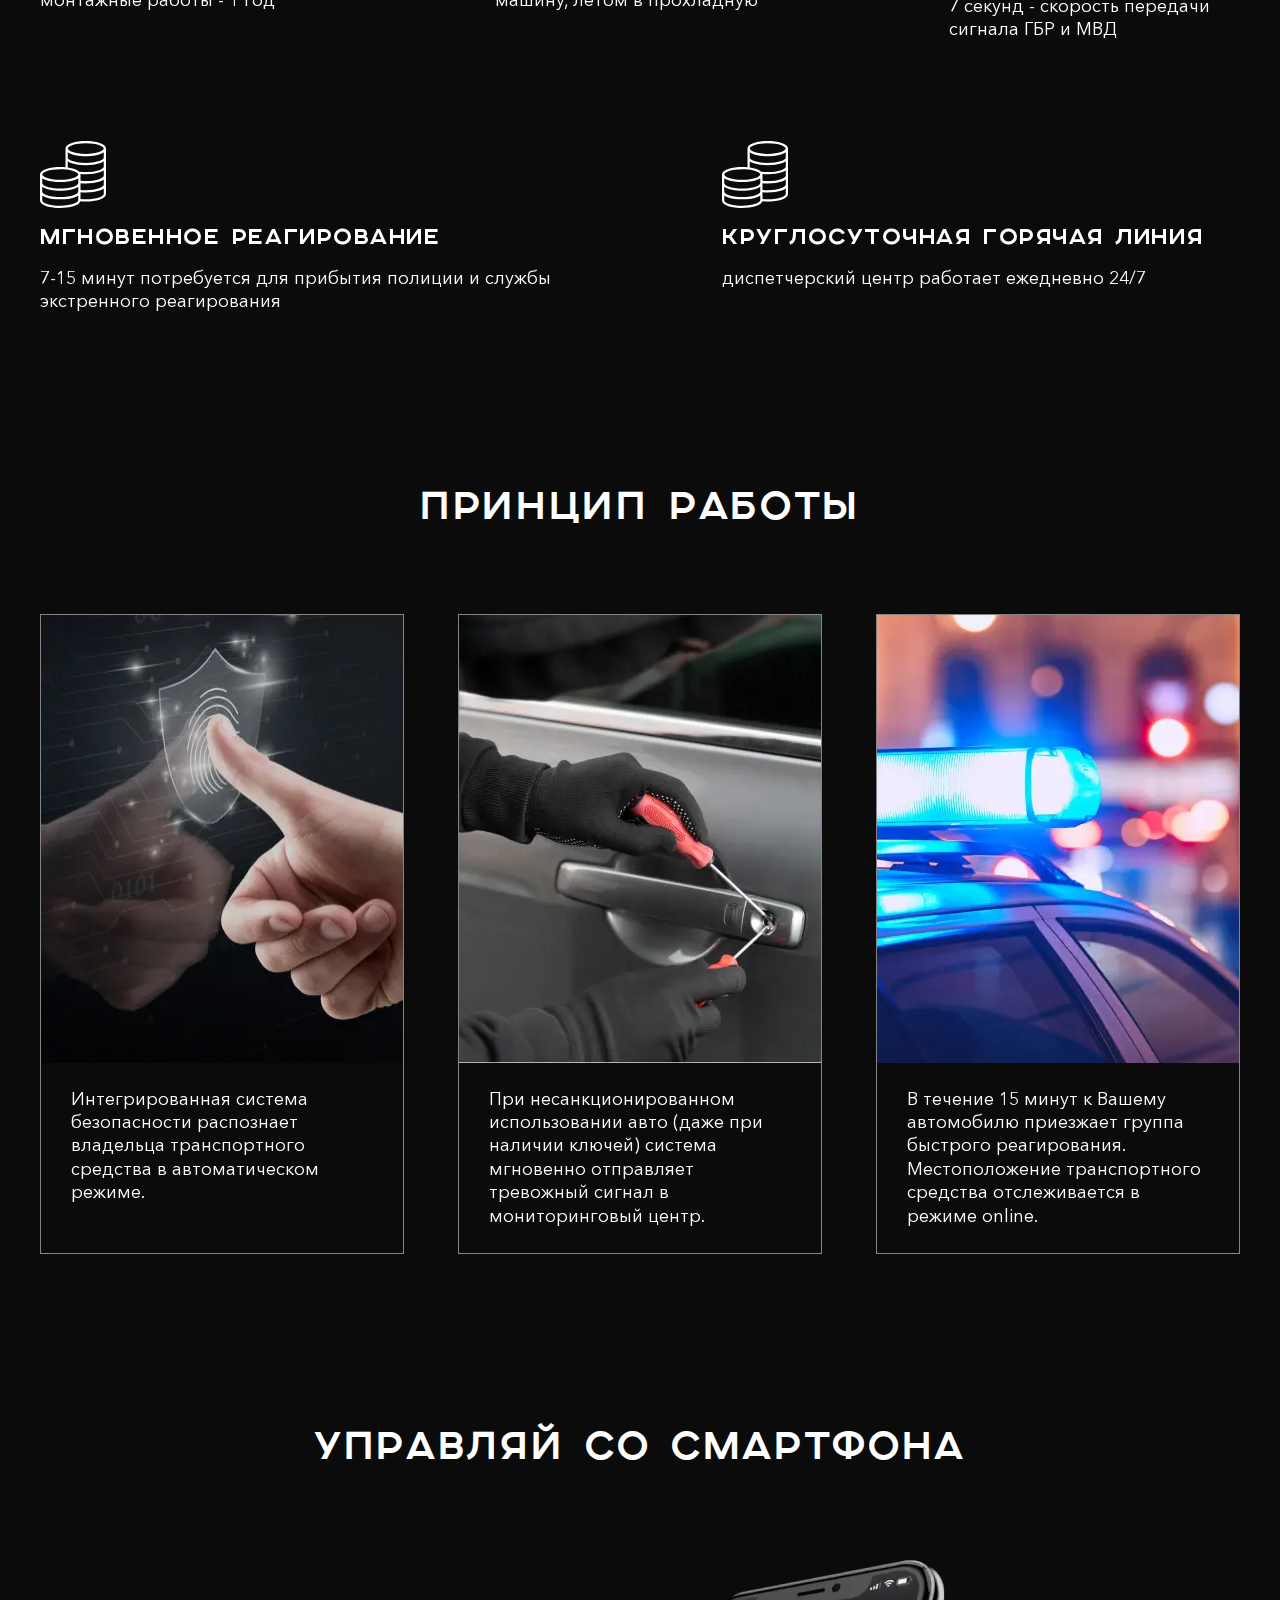
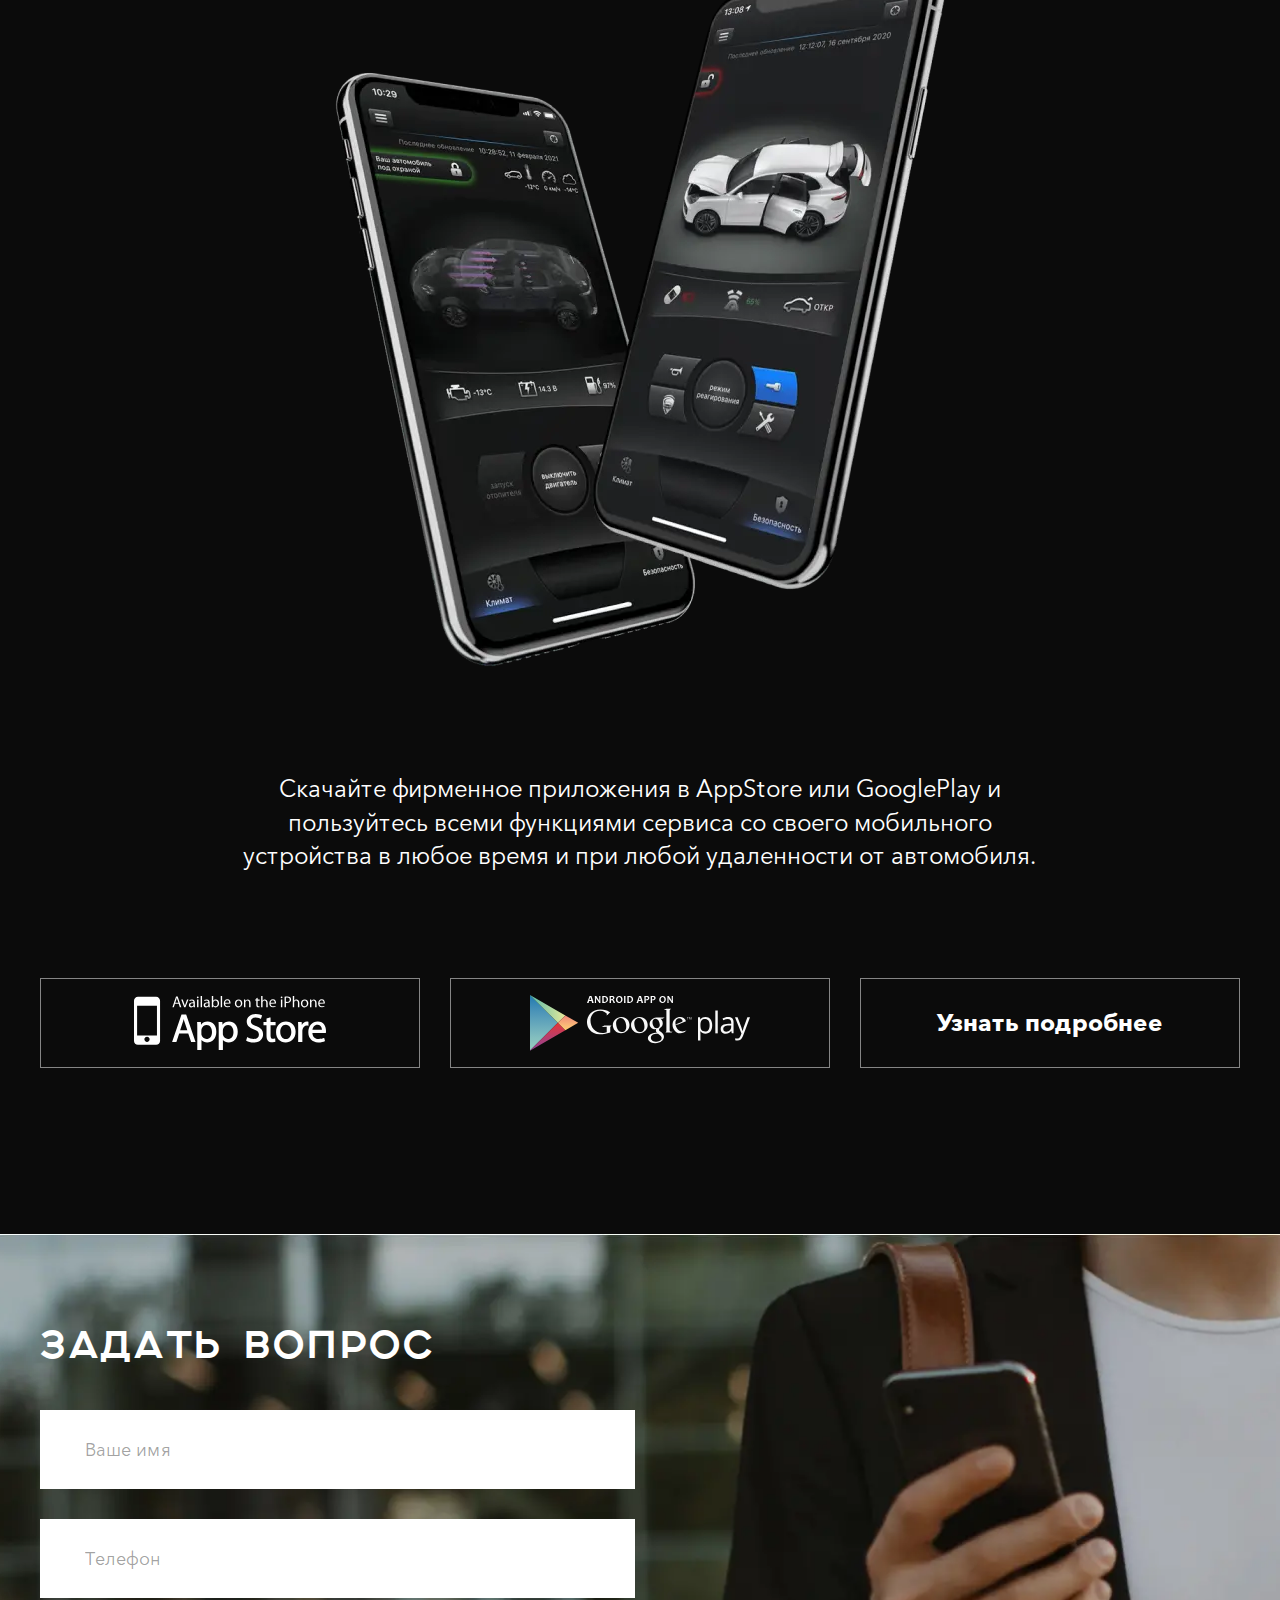
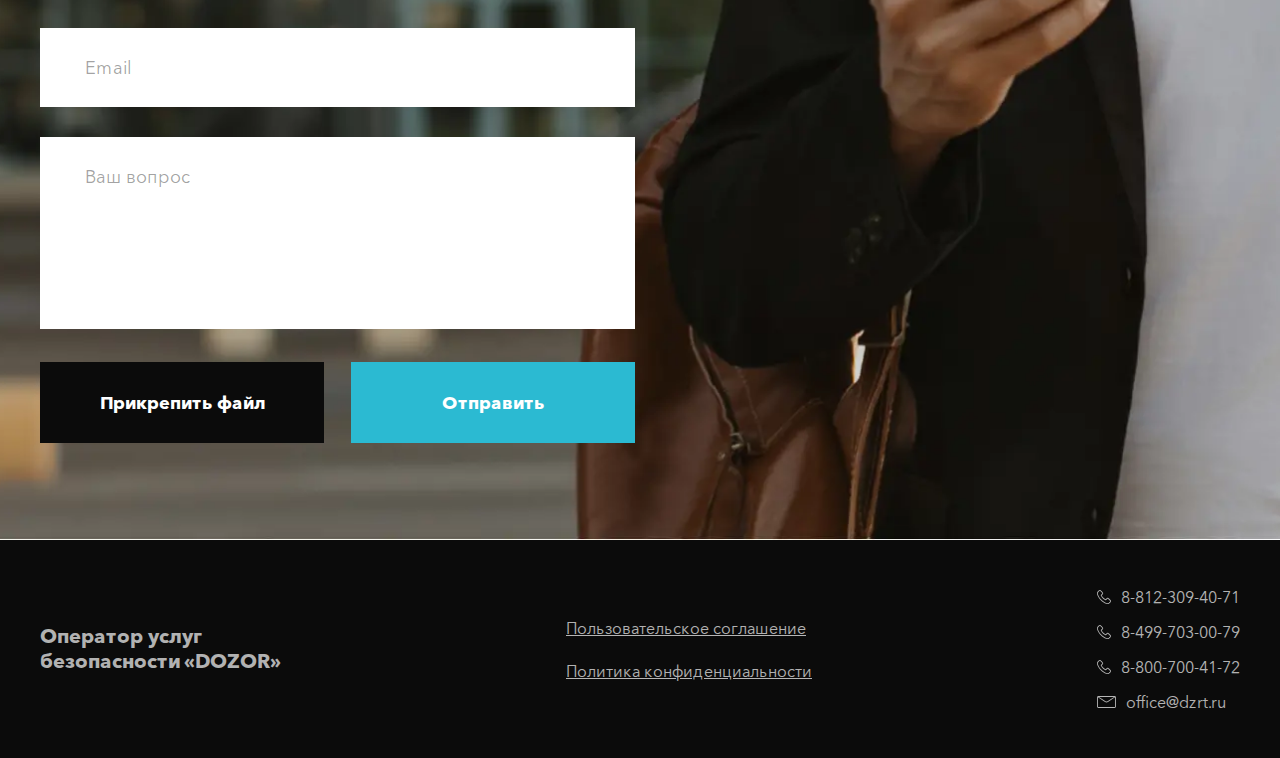
==== commit 4f907671: "." ====
--- a/index.html
+++ b/index.html
@@ -213,16 +213,6 @@
             <div class="slide-benefits__icon">
               <img loading="lazy" src="img/index/benefits/01.svg" alt="" />
             </div>
-            <div class="slide-benefits__title">дата платежа</div>
-            <p class="slide-benefits__text">
-              вы сами можете выбрать дату платежа
-            </p>
-          </div>
-
-          <div class="benefits__slide slide-benefits swiper-slide">
-            <div class="slide-benefits__icon">
-              <img loading="lazy" src="img/index/benefits/01.svg" alt="" />
-            </div>
             <div class="slide-benefits__title">Моментальное оповещение</div>
             <p class="slide-benefits__text">
               7 секунд - скорость передачи сигнала ГБР и МВД
--- a/css/style.min.css
+++ b/css/style.min.css
@@ -1 +1 @@
-@charset "UTF-8";@font-face{font-family:AvenirNextCyr;font-display:swap;src:url(../fonts/AvenirNextCyr-Bold.woff2) format("woff2"),url(../fonts/AvenirNextCyr-Bold.woff) format("woff");font-weight:700;font-style:normal}@font-face{font-family:AvenirNextCyr;font-display:swap;src:url(../fonts/AvenirNextCyr-Demi.woff2) format("woff2"),url(../fonts/AvenirNextCyr-Demi.woff) format("woff");font-weight:400;font-style:normal}@font-face{font-family:AvenirNextCyr;font-display:swap;src:url(../fonts/AvenirNextCyr-Regular.woff2) format("woff2"),url(../fonts/AvenirNextCyr-Regular.woff) format("woff");font-weight:400;font-style:normal}@font-face{font-family:SongerSemiexpanded;font-display:swap;src:url(../fonts/SongerSemiexpanded-Bold.woff2) format("woff2"),url(../fonts/SongerSemiexpanded-Bold.woff) format("woff");font-weight:700;font-style:normal}*{padding:0;margin:0;border:0;-webkit-tap-highlight-color:transparent}*,:after,:before{box-sizing:border-box;-webkit-tap-highlight-color:transparent}:active,:focus{outline:0}a:active,a:focus{outline:0}aside,footer,header,nav{display:block}body,html{height:100%;width:100%;font-size:100%;line-height:1;font-size:14px;-ms-text-size-adjust:100%;-moz-text-size-adjust:100%;-webkit-text-size-adjust:100%}button,input,textarea{font-family:inherit}input::-ms-clear{display:none}button{cursor:pointer}button::-moz-focus-inner{padding:0;border:0}a,a:visited{text-decoration:none}a:hover{text-decoration:none}ul li{list-style:none}img{vertical-align:top}h1,h2,h3,h4,h5,h6{font-size:inherit;font-weight:400}body,html{height:100%}picture{width:100%;height:100%;max-width:100%;max-height:100%}body{font-size:18px;color:#fff;line-height:1;font-family:AvenirNextCyr;background-color:#0b0b0b}body.lock{overflow:hidden}.wrapper{display:flex;flex-direction:column;min-height:100%}.main{flex:1 0 auto;margin-top:113px}.footer{flex:0 0 auto}[class*=__container]{max-width:1230px;margin:0 auto;padding:0 15px}.title{font-family:SongerSemiexpanded;font-weight:700;font-size:38px;line-height:1.3421052632;letter-spacing:.07em}.download-link{height:90px;display:flex;align-items:center;justify-content:center;border:1px solid rgba(255,255,255,.5);font-weight:700;font-size:24px;color:#fff;transition:opacity .4s ease 0s}.download-link img{max-width:100%}.slider-navigation{display:none;margin-top:30px;align-items:center;justify-content:center;gap:18px;transition:opacity .4s ease 0s}.slider-navigation__next.swiper-button-disabled,.slider-navigation__prev.swiper-button-disabled{opacity:.4}.advantage{padding-bottom:90px}.advantage__wrapper{max-width:1200;margin:0 auto;position:relative}.advantage__container{position:relative;z-index:2}.advantage__bg{margin-top:-120px;text-align:center;height:758px}.advantage__bg img{max-width:100%;width:100%;height:100%;-o-object-fit:cover;object-fit:cover}.grid-advantage{margin-top:-93px;position:relative}.grid-advantage__inner{display:grid;grid-template-columns:repeat(2,1fr);gap:50px 40px}.grid-advantage__item{border:1px solid rgba(255,255,255,.5);display:flex;flex-direction:column;justify-content:space-between}.grid-advantage__content{padding:45px 37px}.grid-advantage__title{font-weight:700;font-size:22px;line-height:1.3181818182;letter-spacing:.07em;font-family:SongerSemiexpanded;margin-bottom:15px}.grid-advantage__text{line-height:130%}.grid-advantage__img{height:325px}.grid-advantage__img img{width:100%;height:100%;-o-object-fit:cover;object-fit:cover;max-width:100%}.benefits{padding:83px 0}.benefits__title{text-align:center;margin-bottom:116px}.benefits__wrapper{display:grid;grid-template-columns:repeat(auto-fill,minmax(200px,1fr));gap:99px 164px}.slide-benefits__icon{display:inline-flex;height:67px;align-items:center;justify-content:center;margin-bottom:14px}.slide-benefits__icon img,.slide-benefits__icon svg{max-height:100%}.slide-benefits__title{font-weight:700;font-size:22px;line-height:1.3181818182;letter-spacing:.07em;margin-bottom:16px;font-family:SongerSemiexpanded}.slide-benefits__text{line-height:130%}.contacts{padding-bottom:63px}.contacts__title{margin-bottom:68px}.contacts__flex{display:flex;align-items:center;justify-content:space-between;gap:20px}.contacts__phones{margin-bottom:75px;display:flex;align-items:flex-start;gap:27px}.contacts__phones svg{margin-top:16px}.contacts__list a{color:#fff;font-size:24px;line-height:250%;transition:color .4s ease 0s}.contacts__mail{display:inline-flex;align-items:center;gap:27px;font-size:24px;color:#fff;fill:#fff;stroke:#fff;transition:color .4s ease 0s,fill .4s ease 0s,stroke .4s ease 0s}.contacts__img img{max-width:100%}.crumbs{margin-top:32px}.crumbs__list{display:flex;align-items:center;padding-bottom:12px;margin-bottom:30px;white-space:nowrap;overflow-y:auto}.crumbs__list li{color:rgba(255,255,255,.5);font-size:18px;line-height:1.2}.crumbs__list li:not(:last-child)::after{color:#fff;content:"-";padding:0 5px 0 0}.crumbs__list li:nth-last-child(-n+2)::after{color:rgba(255,255,255,.5)}.crumbs__list a{color:#fff;transition:color .4s ease 0s;font-size:inherit;line-height:inherit}.description{padding:62px 0 47px}.description__title{margin-bottom:60px}.description__slider{margin-bottom:35px}.description__actions{margin-bottom:80px}.description__arrows{display:flex;align-items:center;justify-content:center;gap:45px;margin-bottom:27.5px}.description__next,.description__prev{cursor:pointer}.description__pagination{justify-content:center;display:flex;align-items:center;max-width:300px;margin:0 auto}.description__pagination .swiper-pagination-bullet{opacity:1;margin:0!important;border-radius:0;background:rgba(255,255,255,.4);height:4px;flex:1 1 12.5%;transition:background-color .4s ease 0s}.description__pagination .swiper-pagination-bullet.swiper-pagination-bullet-active{background-color:#fff}.description__links{max-width:790px;display:grid;grid-template-columns:1fr 1fr;gap:30px;margin:0 auto}.slide-description{display:flex;align-items:flex-start;gap:40px}.slide-description_column{display:block;padding:0 80px}.slide-description_column .slide-description__content{padding-top:25px;text-align:center}.slide-description__images{flex:0 1 680px;display:flex;align-items:flex-start;justify-content:space-between;gap:10px}.slide-description__img{flex:1 1 50%;text-align:center}.slide-description__img img{max-width:100%}.slide-description__content{flex:0 1 436px;padding-top:75px;line-height:130%}.slide-description__content p:not(:last-child){margin-bottom:22px}.footer{padding:46.5px 0}.footer__body{display:flex;align-items:center;justify-content:space-between;gap:30px 20px}.footer__title{font-weight:700;font-size:20px;line-height:1.25;color:rgba(255,255,255,.7)}.footer__link:first-child{margin-bottom:23px}.footer__link a{font-size:16px;line-height:1.25;text-decoration-line:underline;color:rgba(255,255,255,.7);transition:opacity .4s ease 0s}.footer__link a br{display:none}.footer__contact:not(:last-child){margin-bottom:15px}.footer__contact a{display:flex;align-items:center;gap:10px;font-size:16px;line-height:1.25;color:rgba(255,255,255,.7);transition:opacity .4s ease 0s}.header{padding:28.5px 0;position:fixed;top:0;left:0;width:100%;z-index:15}.header::before{content:"";position:absolute;top:0;left:0;width:100%;height:100%;background-color:#0b0b0b;z-index:2}.header__container{max-width:1830px}.header__body{display:flex;align-items:center;position:relative}.header__menu{position:absolute;z-index:1;top:-28.5px;width:377px;left:-55px;background:rgba(11,11,11,.8);-webkit-backdrop-filter:blur(12.5px);backdrop-filter:blur(12.5px);height:100vh;transition:transform .5s ease .5s;transform:translate(0,-100%);overflow-y:auto;padding:145px 58px}.header__menu.header__menu_active{transform:translate(0,0);transition:transform .5s ease 0s}.header__menu.header__menu_active .header__list,.header__menu.header__menu_active .header__phone{opacity:1;transition:opacity .5s ease .5s}.header__menu .header__phone{display:none;opacity:0}.header__list{opacity:0;transition:opacity .5s ease 0s}.header__list li:not(:last-child){margin-bottom:40px}.header__list a{font-size:20px;line-height:1.25;color:#fff;transition:color .4s ease 0s}.header__burger{margin-right:52px;width:52px;height:52px;border:2px solid #fff;flex-shrink:0;border-radius:50%;cursor:pointer;display:flex;align-items:center;justify-content:center;transition:border-color .4s ease 0s;position:relative;z-index:3}.header__burger.header__burger_active .header__burger-inner span{background-color:rgba(0,0,0,0)}.header__burger.header__burger_active .header__burger-inner::before{top:7.5px;transition:top .4s cubic-bezier(.23,1,.32,1),transform .4s .4s cubic-bezier(.23,1,.32,1),background-color .4s ease 0s;transform:rotate(-45deg)}.header__burger.header__burger_active .header__burger-inner::after{bottom:7px;transition:bottom .4s cubic-bezier(.23,1,.32,1),transform .4s .4s cubic-bezier(.23,1,.32,1),background-color .4s ease 0s;transform:rotate(45deg)}.header__burger-inner{position:relative;width:25px;height:16px}.header__burger-inner::after,.header__burger-inner::before{content:"";position:absolute;left:0;width:100%;height:1.5px;background-color:#fff;border-radius:5px}.header__burger-inner::before{top:0;transition:top .4s .4s cubic-bezier(.23,1,.32,1),transform .4s cubic-bezier(.23,1,.32,1),background-color .4s ease 0s}.header__burger-inner::after{bottom:0;transition:bottom .4s .4s cubic-bezier(.23,1,.32,1),transform .4s cubic-bezier(.23,1,.32,1),background-color .4s ease 0s}.header__burger-inner span{position:absolute;border-radius:5px;left:0;top:50%;transform:translate(0,-50%);width:100%;height:1.5px;background-color:#fff;transition:all .4s ease 0s}.header__logo{margin-right:auto;position:relative;z-index:3}.header__logo img{max-width:100%}.header__phone{margin-left:20px;margin-right:52px;display:flex;align-items:center;gap:12.5px;font-size:16px;color:#fff;transition:color .4s ease 0s,fill .4s ease 0s,stroke .4s ease 0s,opacity .5s ease 0s;fill:#fff;stroke:#fff;position:relative;z-index:3}.header__user{margin-right:52px;fill:#fff;transition:fill .4s ease 0s;position:relative;z-index:3}.header__pay{fill:#fff;transition:fill .4s ease 0s;position:relative;z-index:3}.insurance{padding-bottom:43px}.insurance__title{margin-bottom:42px}.insurance__text{line-height:130%;margin-bottom:51px}.insurance__grid{display:grid;grid-template-columns:repeat(auto-fill,minmax(200px,1fr));gap:38px;grid-auto-rows:1fr}.insurance__item{background:#fff;border-radius:7px;overflow:hidden;display:flex;align-items:center;justify-content:center;padding:8px}.insurance__item picture{display:flex;align-items:center;justify-content:center}.insurance__item img{max-width:100%}.intro{margin-bottom:22px}.intro__slider{position:relative}.intro__pagination{position:absolute;left:50%!important;transform:translate(-50%,0);bottom:115px!important;width:auto!important;z-index:3}.intro__pagination .swiper-pagination-bullet{width:107px;border-radius:3px;height:4px;background-color:rgba(255,255,255,.4);opacity:1;margin:0 8px!important;transition:background-color .4s ease 0s}.intro__pagination .swiper-pagination-bullet-active{background-color:#fff}.slide-intro{position:relative;min-height:713px}.slide-intro__bg{position:absolute;top:0;left:0;width:100%;height:100%;z-index:1}.slide-intro__bg picture:nth-child(2){display:none}.slide-intro__bg img{width:100%;height:100%;-o-object-fit:cover;object-fit:cover;max-width:100%;-o-object-position:bottom;object-position:bottom}.slide-intro__inner{position:relative;z-index:2;padding:40px 0}.slide-intro__title{font-family:SongerSemiexpanded;font-weight:800;font-size:55px;line-height:140%;letter-spacing:.05em;text-align:center}.manage{padding:83px 0}.manage__title{text-align:center;margin-bottom:89px}.manage__img{text-align:center;margin-bottom:105px;padding:0 15px}.manage__img img{max-width:100%}.manage__text{font-size:24px;line-height:140%;text-align:center;color:#fff;max-width:809px;margin:0 auto 105px}.manage__links{display:grid;grid-template-columns:repeat(3,1fr);gap:30px}.opportunity{padding-bottom:62px}.opportunity__title{margin-bottom:66px}.item-opportunity{display:flex}.item-opportunity:nth-child(odd){flex-direction:row-reverse}.item-opportunity:nth-child(odd) .item-opportunity__content{padding-left:30px}.item-opportunity:nth-child(even) .item-opportunity__content{padding-right:49px}.item-opportunity:not(:last-child){margin-bottom:105px}.item-opportunity__content{padding:40px 0;align-self:center}.item-opportunity__title{font-weight:700;font-size:22px;line-height:1.3181818182;letter-spacing:.07em;font-family:SongerSemiexpanded;margin-bottom:32px}.item-opportunity__text{line-height:130%}.item-opportunity__text p:not(:last-child){margin-bottom:20px}.item-opportunity__img{position:relative;flex:0 0 50%;padding-bottom:27.5%;min-height:329px}.item-opportunity__img img{position:absolute;top:0;left:0;max-width:100%;width:100%;height:100%;-o-object-fit:cover;object-fit:cover}.popup{position:fixed;width:100%;height:100%;background:rgba(11,11,11,.5);-webkit-backdrop-filter:blur(5px);backdrop-filter:blur(5px);top:0;left:0;z-index:20;opacity:0;visibility:hidden;overflow-y:auto;overflow-x:hidden;transition:all .4s ease}.popup._open{opacity:1;visibility:visible}.popup._open .popup__content{transform:translateY(0);opacity:1}.popup__body{min-height:100%;display:flex;align-items:center;justify-content:center;padding:30px 10px}.popup__content{background:#fff;transform:translateY(30px);opacity:0;transition:all .4s ease;width:100%;max-width:783px;padding:90px 80px 70px;position:relative}.popup__close{position:absolute;top:42px;right:39px;cursor:pointer;fill:#0b0b0b;transition:opacity .3s ease 0s}.popup__title{color:#0b0b0b;text-align:center;margin-bottom:35px}.popup__text{color:#0b0b0b;font-size:14px;line-height:130%}.popup__text a{text-decoration:underline;display:inline;transition:opacity .4s ease 0s;color:inherit}.form-popup{margin-bottom:45px}.form-popup__field:not(:last-child){margin-bottom:25px}.form-popup__field input{background-color:#fff;padding:17px 39px;border-bottom:1px solid rgba(0,0,0,.5);font-size:18px;color:#0b0b0b;width:100%}.form-popup__field input::-moz-placeholder{color:rgba(11,11,11,.5);font-size:inherit}.form-popup__field input::placeholder{color:rgba(11,11,11,.5);font-size:inherit}.form-popup__text{margin-top:3px;color:#0b0b0b;font-size:16px;line-height:1.25;margin-bottom:26px}.form-popup__button{font-weight:700;font-size:18px;color:#fff;background-color:#2bbad2;line-height:1;padding:19.5px 106px;margin:0 auto;display:block;transition:background-color .4s ease 0s}.pay-popup{margin-bottom:35px}.pay-popup__content{font-size:16px;line-height:1.25;color:#0b0b0b;margin-bottom:15px}.pay-popup__content p:not(:last-child){margin-bottom:17px}.pay-popup__images{display:flex;align-items:center;gap:18px}.pay-popup__img img{max-width:100%}.principle{padding:83px 0}.principle__title{text-align:center;margin-bottom:83px}.principle__wrapper{display:grid;grid-template-columns:repeat(3,1fr);gap:30px 54px}.slide-principle{border:1px solid rgba(255,255,255,.5)}.slide-principle__img{height:448px}.slide-principle__img img{width:100%;-o-object-fit:cover;object-fit:cover;height:100%;max-width:100%}.slide-principle__content{padding:25px 30px;line-height:130%}.question{position:relative;padding:85.5px 0 97px;margin-top:83px}.question__bg{position:absolute;top:0;left:0;width:100%;height:100%;z-index:-1}.question__bg picture:nth-child(2){display:none}.question__bg img{width:100%;height:100%;-o-object-fit:cover;object-fit:cover}.question__title{margin-bottom:40px}.question__form{width:100%;max-width:595px}.question__field{margin-bottom:30px}.question__field input,.question__field textarea{width:100%;background-color:#fff;padding:28.5px 45px;font-size:18px}.question__field input::-moz-placeholder,.question__field textarea::-moz-placeholder{font-size:inherit;color:rgba(11,11,11,.4)}.question__field input::placeholder,.question__field textarea::placeholder{font-size:inherit;color:rgba(11,11,11,.4)}.question__field textarea{height:192px;resize:none}.question__btns{display:flex;align-items:center;gap:27px}.question__file{position:relative;background-color:#0b0b0b}.question__file input{position:absolute;top:0;left:0;width:100%;height:100%;font-size:0;display:block;border:none;opacity:0;cursor:pointer}.question__btn{background-color:#2bbad2}.question__btn,.question__file{padding:31.5px 0;font-weight:700;line-height:1;font-size:18px;flex:0 1 50%;text-align:center;transition:background-color .4s ease 0s;color:#fff}.rates{padding-bottom:90px}.rates__mobile{display:none}.rates__title{margin-bottom:67px}.rates__rate{margin-bottom:145px}.rates__rate .rates__row{grid-template-columns:49.9% repeat(2,1fr)}.rates__mode .rates__row{grid-template-columns:36.5% repeat(4,1fr)}.rates__row{display:grid;gap:2px}.rates__row:nth-child(odd) .rates__item{background:rgba(255,255,255,.15)}.rates__item{display:flex;align-items:center;min-height:60px;line-height:130%;justify-content:center;padding:10px}.rates__item:first-child{padding-left:30px;padding-right:30px}.rates__label{justify-content:flex-start}.rates__header{font-weight:700;font-size:22px;letter-spacing:.07em;color:#fff;font-family:SongerSemiexpanded;text-align:center}.rates__price{font-size:22px;font-weight:700}.rates__price .rates__item:first-child{background-color:transparent}.rates__price .rates__item:not(:first-child){background-color:#2bbad2}.rates__text{margin-top:60px;font-size:16px;line-height:130%;color:rgba(255,255,255,.5)}.rates__text p:not(:last-child){margin-bottom:18px}.tabs-rates:not(:last-child){margin-bottom:50px}.tabs-rates__headers{display:flex;align-items:center;gap:22px;overflow-x:auto;padding:0 15px 15px}.tabs-rates__tab{font-weight:700;font-size:16px;white-space:nowrap;font-family:SongerSemiexpanded;padding-bottom:2px;border-bottom:2px solid transparent;color:rgba(255,255,255,.5);transition:color .3s ease 0s,border-color .3s ease}.tabs-rates__item{padding:10px 15px;font-size:14px;line-height:130%}.tabs-rates__item:nth-child(even){background-color:rgba(255,255,255,.15)}.tabs-rates__price{margin:0 15px;background-color:#2bbad2;text-align:center;font-weight:700;padding:13.5px 5px;margin-top:15px}.tabs__header_active{color:#fff;border-color:#fff}.tabs__items{display:none}.tabs__items_active{display:block}.response__title{margin-bottom:67px}.response__content{border:1px solid rgba(255,255,255,.5);padding:50px;line-height:130%}.response__content p:not(:last-child){margin-bottom:20px}.response__img{text-align:center}.response__img img{max-width:100%}@media (max-width:1910px){.header__menu{left:-15px;width:337px;padding:145px 40px}}@media (max-width:1200px){.main{margin-top:106px}.benefits__wrapper{gap:60px 130px}.contacts__flex{position:relative;padding:30px 25px;min-height:375px;display:block}.contacts__img{position:absolute;top:0;left:0;width:100%;height:100%;z-index:-1}.contacts__img img{width:100%;height:100%;-o-object-fit:cover;object-fit:cover}.slide-description_column{padding:0}.slide-description__content{padding-top:40px}.header{padding:25px 0}.header__menu{padding:138px 40px}.header__burger{margin-right:35px}.header__phone{margin-right:35px}.header__user{margin-right:35px}.slide-intro{min-height:calc(315px + 398 * ((100vw - 320px)/ 880))}.slide-intro__title{font-size:45px}.manage__title{margin-bottom:60px}.manage__img{margin-bottom:60px}.manage__text{margin-bottom:60px}.principle__wrapper{gap:30px;grid-template-columns:repeat(2,1fr)}.question{padding:75px 0}}@media (max-width:991.98px){.title{font-size:30px}.advantage{padding-bottom:50px}.advantage__bg{height:559px;margin-top:-100px}.grid-advantage{margin-top:-85px}.grid-advantage__inner{gap:30px}.grid-advantage__content{padding:25px}.grid-advantage__title{font-size:20px}.grid-advantage__img{height:300px}.benefits{padding:50px 0}.benefits__title{margin-bottom:40px}.benefits__wrapper{gap:40px 80px}.slide-benefits__icon{height:60px}.slide-benefits__title{font-size:21px}.contacts{padding-bottom:50px}.contacts__title{margin-bottom:50px}.contacts__phones{margin-bottom:40px}.crumbs{margin-top:25px}.crumbs__list{margin-bottom:25px}.description{padding:50px 0}.description__title{margin-bottom:50px}.description__slider{margin-bottom:30px}.description__actions{margin-bottom:40px}.slide-description{display:block}.slide-description_column .slide-description__img:last-child{display:none}.slide-description__img img{max-height:450px}.slide-description__content p:not(:last-child){margin-bottom:20px}.slide-description__content{padding-top:25px}.footer{padding:35px 0}.footer__body{flex-wrap:wrap;justify-content:space-around}.footer__title{flex:0 0 100%;text-align:center}.footer__title br{display:none}.footer__link:first-child{margin-bottom:30px}.header__burger{margin-right:30px}.header__phone{margin-right:30px}.header__user{margin-right:30px}.insurance{padding-bottom:50px}.insurance__title{margin-bottom:40px}.insurance__text{margin-bottom:40px}.insurance__grid{gap:30px}.intro{margin-bottom:25px}.slide-intro__inner{padding:35px 0}.slide-intro__title{font-size:40px}.manage{padding:50px 0}.manage__title{margin-bottom:40px}.manage__img{margin-bottom:40px}.manage__text{margin-bottom:40px;max-width:100%}.manage__links{grid-template-columns:repeat(2,1fr);gap:20px}.manage__link:last-child{grid-column:span 2}.opportunity{padding-bottom:50px}.opportunity__title{margin-bottom:50px}.item-opportunity:nth-child(even) .item-opportunity__content{padding-right:30px}.item-opportunity:not(:last-child){margin-bottom:50px}.item-opportunity__content{padding:30px 0}.popup__content{padding:60px}.popup__close{top:30px;right:30px}.popup__title{margin-bottom:30px}.form-popup{margin-bottom:30px}.form-popup__field input{padding:15px 35px}.form-popup__text{margin-bottom:25px}.pay-popup{margin-bottom:30px}.principle{padding:50px 0}.principle__title{margin-bottom:40px}.slide-principle__img{height:380px}.question{padding:55px 0;margin-top:50px}.question__title{margin-bottom:30px;text-align:center}.question__form{max-width:100%}.rates{padding-bottom:50px}.rates__title{margin-bottom:50px}.rates__rate{margin-bottom:70px}.rates__rate .rates__row{grid-template-columns:45% 1fr 1fr}.rates__mode .rates__row{grid-template-columns:32.5% repeat(4,1fr)}.rates__item:first-child{padding-left:20px;padding-right:20px}.rates__item{font-size:15px}.rates__header{font-size:17px}.rates__price{font-size:18px}.rates__text{margin-top:50px}.response__title{margin-bottom:40px}.response__content{padding:40px}}@media (max-width:767.98px){.main{margin-top:70px}.title{font-size:18px}.download-link{height:40px;font-size:12px}.download-link:nth-child(1) img{width:71px}.download-link:nth-child(2) img{width:81px}.slider-navigation{display:flex}.advantage{padding-bottom:6px}.advantage__bg{height:220px;margin-top:-30px}.advantage__bg img{-o-object-position:center;object-position:center}.grid-advantage{margin-top:-20px}.grid-advantage__inner{gap:20px 10px}.grid-advantage__content{padding:10px}.grid-advantage__title{font-size:12px;margin-bottom:5px}.grid-advantage__text{font-size:12px}.grid-advantage__img{height:115px}.benefits{padding:30px 0}.benefits__wrapper{display:flex;gap:0}.slide-benefits__icon{height:34px;margin-bottom:9px}.slide-benefits__title{font-size:12px;margin-bottom:8px}.slide-benefits__text{font-size:12px}.contacts{padding-bottom:0}.contacts__title{margin-bottom:15px}.contacts__flex{min-height:270px;padding:19px}.contacts__phones{display:block;margin-bottom:22px}.contacts__phones svg{width:19px;height:19px;margin-bottom:7px}.contacts__list a{font-size:14px;line-height:1.6}.contacts__mail{flex-direction:column;align-items:flex-start;gap:10px;font-size:14px}.contacts__mail svg{width:22px;height:14px}.contacts__img img{-o-object-position:left;object-position:left}.crumbs{margin-top:19px}.crumbs__list{margin-bottom:10px;padding-bottom:10px}.crumbs__list li{font-size:14px}.description{padding:18px 0 22px}.description__title{margin-bottom:22px}.description__arrows{margin-bottom:30px}.description__pagination{max-width:100%}.description__pagination .swiper-pagination-bullet{height:2px}.description__links{gap:10px}.slide-description__images{gap:15px}.slide-description__img img{max-height:330px}.slide-description__content p:not(:last-child){margin-bottom:15px}.slide-description__content{font-size:14px}.footer{padding:20px 0}.footer__body{justify-content:space-between;gap:21px}.footer__title{font-size:11px}.footer__link:first-child{margin-bottom:20px}.footer__link a br{display:inline-block}.footer__link a{font-size:11px}.footer__contact:not(:last-child){margin-bottom:14px}.footer__contact:not(:last-child) svg{width:11px;height:11px}.footer__contact:last-child svg{width:14px;height:9px}.footer__contact a{font-size:11px;gap:7.5px}.header{padding:15px 0}.header__menu .header__phone{display:inline-flex;align-items:center;position:relative;left:50%;transform:translate(-50%,0)}.header__menu{position:fixed;top:0;left:0;width:100%;height:100%;z-index:1;background-color:#0b0b0b;padding:108px 15px 30px}.header__list{text-align:center;margin-bottom:50px}.header__list li:not(:last-child){margin-bottom:35px}.header__list a{font-size:16px}.header__burger{order:4;margin-right:0;width:40px;height:40px}.header__burger.header__burger_active .header__burger-inner::before{top:6px}.header__burger.header__burger_active .header__burger-inner::after{bottom:6px}.header__burger-inner{width:22px;height:13px}.header__logo{order:0;width:109px}.header__phone{display:none;margin:0;font-size:20px}.header__user{order:1;margin-right:14px;margin-left:14px;width:40px;height:40px;border-radius:50%;border:1.5px solid #fff;display:flex;align-items:center;justify-content:center}.header__user svg{width:20.5px;height:20.5px}.header__pay{order:2;margin-right:14px;width:40px;height:40px;border-radius:50%;border:1.5px solid #fff;display:flex;align-items:center;justify-content:center}.header__pay svg{width:23px;height:14px}.insurance{padding-bottom:0}.insurance__title{margin-bottom:21px}.insurance__text{font-size:14px;margin-bottom:27px}.insurance__grid{grid-template-columns:repeat(3,1fr);gap:15px}.intro{margin-bottom:12px}.intro__pagination .swiper-pagination-bullet{width:50px;height:2px;margin:0 5px!important}.intro__pagination{bottom:20px!important}.slide-intro__bg picture:nth-child(1){display:none}.slide-intro__bg picture:nth-child(2){display:block}.slide-intro__inner{padding:45px 0}.slide-intro__title{font-size:24px}.manage{padding:30px 0}.manage__title{margin-bottom:32px}.manage__img{margin-bottom:29px}.manage__text{font-size:14px;margin-bottom:18px}.manage__links{gap:10px}.opportunity{padding-bottom:18px}.opportunity__title{margin-bottom:21px}.item-opportunity{display:block}.item-opportunity:nth-child(odd) .item-opportunity__content{padding-left:0}.item-opportunity:nth-child(even) .item-opportunity__content{padding-right:0}.item-opportunity:not(:last-child){margin-bottom:30px}.item-opportunity__content{padding:0}.item-opportunity__title{font-size:16px;margin-bottom:15px}.item-opportunity__text{padding:17px 24px;font-size:14px;border-bottom:1px solid rgba(255,255,255,.5);border-left:1px solid rgba(255,255,255,.5);border-right:1px solid rgba(255,255,255,.5)}.item-opportunity__img{height:358px;min-height:0;padding-bottom:0;border-top:1px solid rgba(255,255,255,.5);border-left:1px solid rgba(255,255,255,.5);border-right:1px solid rgba(255,255,255,.5)}.popup__content{padding:50px 20px 25px}.popup__close{top:23px;right:23px}.popup__title{margin-bottom:16px}.popup__text{font-size:12px}.form-popup{margin-bottom:28px}.form-popup__field:not(:last-child){margin-bottom:16px}.form-popup__field input{padding:12px 20px;font-size:14px}.form-popup__text{margin-top:18px;font-size:12px;margin-bottom:29px}.form-popup__button{width:100%;font-size:14px;padding:15.5px 0}.pay-popup{margin-bottom:22px}.pay-popup__content p:not(:last-child){margin-bottom:11px}.pay-popup__content{font-size:12px;margin-bottom:15px}.pay-popup__images{gap:5px}.principle{padding:30px 0}.principle__title{margin-bottom:30px}.principle__wrapper{display:flex;gap:0}.slide-principle__img{height:345px}.slide-principle__content{font-size:14px;padding:20px 25px}.question{padding:33px 0;margin-top:30px}.question__title{margin-bottom:23px}.question__field{margin-bottom:12px}.question__field input,.question__field textarea{padding:13px 18px;font-size:12px}.question__field textarea{height:94px}.question__btns{gap:13px}.question__btn,.question__file{font-size:12px;padding:14px 0}.rates{padding-bottom:8px}.rates__container{padding:0}.rates__desktop{display:none}.rates__mobile{display:block}.rates .crumbs{padding:0 15px}.rates__title{margin-bottom:21px;padding:0 15px}.rates__text{padding:0 15px;margin-top:34px;font-size:12px}.rates__text p:not(:last-child){margin-bottom:15px}.response__title{margin-bottom:21px}.response__content{padding:0;border:none;font-size:14px}.response__content p:not(:last-child){margin-bottom:15px}}@media (max-width:479.98px){.question__bg picture{-o-object-position:top;object-position:top}.question__bg picture:nth-child(1){display:none}.question__bg picture:nth-child(2){display:block}}@media (any-hover:hover){.download-link:hover{opacity:.7}.contacts__list a:hover{color:#2bbad2}.contacts__mail:hover{color:#2bbad2;fill:#2bbad2;stroke:#2bbad2}.crumbs__list a:hover{color:#2bbad2}.footer__link a:hover{opacity:.7}.footer__contact a:hover{opacity:.7}.header__list a:hover{color:#2bbad2}.header__burger:hover{border-color:#2bbad2}.header__burger:hover .header__burger-inner span,.header__burger:hover .header__burger-inner::after,.header__burger:hover .header__burger-inner::before{background-color:#2bbad2}.header__burger.header__burger_active .header__burger-inner:hover span{background-color:rgba(0,0,0,0)}.header__phone:hover{color:#2bbad2;fill:#2bbad2;stroke:#2bbad2}.header__user:hover{fill:#2bbad2}.header__pay:hover{fill:#2bbad2}.popup__close:hover{opacity:.7}.popup__text a:hover{opacity:.7}.form-popup__button:hover{background-color:#54c8dc}.question__file:hover{background-color:#1e1e1e}.question__btn:hover{background-color:#54c8dc}}+@charset "UTF-8";.download-link,.grid-advantage__item{border:1px solid rgba(255,255,255,.5)}.slide-benefits__icon img,.slide-benefits__icon svg,picture{max-height:100%}.header,.header::before{left:0;width:100%;top:0}.description__next,.description__prev,.header__burger,.popup__close,button{cursor:pointer}.advantage__bg img,.contacts__img img,.download-link img,.grid-advantage__img img,.header__logo img,.insurance__item img,.manage__img img,.pay-popup__img img,.response__img img,.slide-description__img img,.slide-intro__bg img,.slide-principle__img img,picture{max-width:100%}@font-face{font-family:AvenirNextCyr;font-display:swap;src:url("../fonts/AvenirNextCyr-Bold.woff2") format("woff2"),url("../fonts/AvenirNextCyr-Bold.woff") format("woff");font-weight:700;font-style:normal}@font-face{font-family:AvenirNextCyr;font-display:swap;src:url("../fonts/AvenirNextCyr-Demi.woff2") format("woff2"),url("../fonts/AvenirNextCyr-Demi.woff") format("woff");font-weight:400;font-style:normal}@font-face{font-family:AvenirNextCyr;font-display:swap;src:url("../fonts/AvenirNextCyr-Regular.woff2") format("woff2"),url("../fonts/AvenirNextCyr-Regular.woff") format("woff");font-weight:400;font-style:normal}@font-face{font-family:SongerSemiexpanded;font-display:swap;src:url("../fonts/SongerSemiexpanded-Bold.woff2") format("woff2"),url("../fonts/SongerSemiexpanded-Bold.woff") format("woff");font-weight:700;font-style:normal}*{padding:0;margin:0;border:0}*,:after,:before{box-sizing:border-box;-webkit-tap-highlight-color:transparent}:active,:focus,a:active,a:focus{outline:0}aside,footer,header,nav{display:block}body,html{width:100%;line-height:1;font-size:14px;-ms-text-size-adjust:100%;-moz-text-size-adjust:100%;-webkit-text-size-adjust:100%;height:100%}button,input,textarea{font-family:inherit}input::-ms-clear{display:none}button::-moz-focus-inner{padding:0;border:0}a,a:hover,a:visited{text-decoration:none}ul li{list-style:none}img{vertical-align:top}h1,h2,h3,h4,h5,h6{font-size:inherit;font-weight:400}picture{width:100%;height:100%}body{font-size:18px;color:#fff;line-height:1;font-family:AvenirNextCyr;background-color:#0b0b0b}body.lock{overflow:hidden}.wrapper{display:flex;flex-direction:column;min-height:100%}.main{flex:1 0 auto;margin-top:113px}.footer{flex:0 0 auto}[class*="__container"]{max-width:1230px;margin:0 auto;padding:0 15px}.title{font-family:SongerSemiexpanded;font-weight:700;font-size:38px;line-height:1.3421052632;letter-spacing:.07em}.download-link{height:90px;display:flex;align-items:center;justify-content:center;font-weight:700;font-size:24px;color:#fff;transition:opacity .4s}.footer__link a br,.slide-intro__bg picture:nth-child(2),.slider-navigation{display:none}.grid-advantage__title,.slide-benefits__title{font-size:22px;letter-spacing:.07em;font-weight:700;font-family:SongerSemiexpanded}.slider-navigation{margin-top:30px;align-items:center;justify-content:center;gap:18px;transition:opacity .4s}.slider-navigation__next.swiper-button-disabled,.slider-navigation__prev.swiper-button-disabled{opacity:.4}.advantage,.rates{padding-bottom:90px}.advantage__wrapper{max-width:1200;margin:0 auto;position:relative}.advantage__container{position:relative;z-index:2}.advantage__bg{margin-top:-120px;text-align:center;height:758px}.advantage__bg img{width:100%;height:100%;-o-object-fit:cover;object-fit:cover}.grid-advantage{margin-top:-93px;position:relative}.grid-advantage__inner{display:grid;grid-template-columns:repeat(2,1fr);gap:50px 40px}.grid-advantage__item{display:flex;flex-direction:column;justify-content:space-between}.grid-advantage__content{padding:45px 37px}.grid-advantage__title{line-height:1.3181818182;margin-bottom:15px}.grid-advantage__text,.item-opportunity__text,.slide-benefits__text{line-height:130%}.grid-advantage__img{height:325px}.grid-advantage__img img{width:100%;height:100%;-o-object-fit:cover;object-fit:cover}.benefits,.manage,.principle{padding:83px 0}.benefits__title{text-align:center;margin-bottom:116px}.benefits__wrapper{display:grid;grid-template-columns:repeat(6,1fr);gap:99px 164px}.slide-benefits{grid-column:span 2}.slide-benefits:nth-last-child(-n+2){grid-column:span 3}.slide-benefits__icon{display:inline-flex;height:67px;align-items:center;justify-content:center;margin-bottom:14px}.slide-benefits__title{line-height:1.3181818182;margin-bottom:16px}.contacts{padding-bottom:63px}.contacts__title{margin-bottom:68px}.contacts__flex{display:flex;align-items:center;justify-content:space-between;gap:20px}.contacts__phones{margin-bottom:75px;display:flex;align-items:flex-start;gap:27px}.contacts__phones svg{margin-top:16px}.contacts__list a{color:#fff;font-size:24px;line-height:250%;transition:color .4s}.contacts__mail{display:inline-flex;align-items:center;gap:27px;font-size:24px;color:#fff;fill:white;stroke:white;transition:color .4s,fill .4s,stroke .4s}.crumbs{margin-top:32px}.crumbs__list{display:flex;align-items:center;padding-bottom:12px;margin-bottom:30px;white-space:nowrap;overflow-y:auto}.crumbs__list li{color:rgba(255,255,255,.5);font-size:18px;line-height:1.2}.crumbs__list li:not(:last-child)::after{color:#fff;content:"-";padding:0 5px 0 0}.crumbs__list li:nth-last-child(-n+2)::after{color:rgba(255,255,255,.5)}.crumbs__list a{color:#fff;transition:color .4s;font-size:inherit;line-height:inherit}.footer__contact a,.footer__link a{color:rgba(255,255,255,.7);transition:opacity .4s}.description{padding:62px 0 47px}.description__title{margin-bottom:60px}.description__slider,.pay-popup{margin-bottom:35px}.description__actions{margin-bottom:80px}.description__arrows{display:flex;align-items:center;justify-content:center;gap:45px;margin-bottom:27.5px}.description__pagination{justify-content:center;display:flex;align-items:center;max-width:300px;margin:0 auto}.description__pagination .swiper-pagination-bullet{opacity:1;margin:0!important;border-radius:0;background:rgba(255,255,255,.4);height:4px;flex:1 1 12.5%;transition:background-color .4s}.description__pagination .swiper-pagination-bullet.swiper-pagination-bullet-active{background-color:#fff}.description__links{max-width:790px;display:grid;grid-template-columns:1fr 1fr;gap:30px;margin:0 auto}.slide-description{display:flex;align-items:flex-start;gap:40px}.slide-description_column{display:block;padding:0 80px}.slide-description_column .slide-description__content{padding-top:25px;text-align:center}.slide-description__images{flex:0 1 680px;display:flex;align-items:flex-start;justify-content:space-between;gap:10px}.slide-description__img{flex:1 1 50%;text-align:center}.slide-description__content{flex:0 1 436px;padding-top:75px;line-height:130%}.intro,.slide-description__content p:not(:last-child){margin-bottom:22px}.footer{padding:46.5px 0}.footer__body{display:flex;align-items:center;justify-content:space-between;gap:30px 20px}.footer__title{font-weight:700;font-size:20px;line-height:1.25;color:rgba(255,255,255,.7)}.footer__link:first-child{margin-bottom:23px}.footer__link a{font-size:16px;line-height:1.25;text-decoration-line:underline}.footer__contact:not(:last-child){margin-bottom:15px}.footer__contact a{display:flex;align-items:center;gap:10px;font-size:16px;line-height:1.25}.header{padding:28.5px 0;position:fixed;z-index:15}.header::before{content:"";position:absolute;height:100%;background-color:#0b0b0b;z-index:2}.header__container{max-width:1830px}.header__body{display:flex;align-items:center;position:relative}.header__menu{position:absolute;z-index:1;top:-28.5px;width:377px;left:-55px;background:rgba(11,11,11,.8);-webkit-backdrop-filter:blur(12.5px);backdrop-filter:blur(12.5px);height:100vh;transition:transform .5s .5s;transform:translate(0,-100%);overflow-y:auto;padding:145px 58px}.header__menu.header__menu_active{transform:translate(0,0);transition:transform .5s}.header__menu.header__menu_active .header__list,.header__menu.header__menu_active .header__phone{opacity:1;transition:opacity .5s .5s}.header__menu .header__phone{display:none;opacity:0}.header__list{opacity:0;transition:opacity .5s}.header__list li:not(:last-child),.question__title{margin-bottom:40px}.header__list a{font-size:20px;line-height:1.25;color:#fff;transition:color .4s}.header__burger{margin-right:52px;width:52px;height:52px;border:2px solid #fff;flex-shrink:0;border-radius:50%;display:flex;align-items:center;justify-content:center;transition:border-color .4s;position:relative;z-index:3}.header__burger-inner span,.header__burger-inner::after,.header__burger-inner::before{position:absolute;border-radius:5px;left:0;width:100%;height:1.5px;background-color:#fff}.header__burger.header__burger_active .header__burger-inner span{background-color:rgba(0,0,0,0)}.header__burger.header__burger_active .header__burger-inner::before{top:7.5px;transition:top .4s cubic-bezier(.23, 1, .32, 1),transform .4s cubic-bezier(.23, 1, .32, 1) .4s,background-color .4s;transform:rotate(-45deg)}.header__burger.header__burger_active .header__burger-inner::after{bottom:7px;transition:bottom .4s cubic-bezier(.23, 1, .32, 1),transform .4s cubic-bezier(.23, 1, .32, 1) .4s,background-color .4s;transform:rotate(45deg)}.header__burger-inner{position:relative;width:25px;height:16px}.header__burger-inner::after,.header__burger-inner::before{content:""}.header__burger-inner::before{top:0;transition:top .4s cubic-bezier(.23, 1, .32, 1) .4s,transform .4s cubic-bezier(.23, 1, .32, 1),background-color .4s}.header__burger-inner::after{bottom:0;transition:bottom .4s cubic-bezier(.23, 1, .32, 1) .4s,transform .4s cubic-bezier(.23, 1, .32, 1),background-color .4s}.header__burger-inner span{top:50%;transform:translate(0,-50%);transition:.4s}.header__logo{margin-right:auto;position:relative;z-index:3}.header__phone,.header__user{margin-right:52px}.header__phone{margin-left:20px;display:flex;align-items:center;gap:12.5px;font-size:16px;color:#fff;transition:color .4s,fill .4s,stroke .4s,opacity .5s;fill:white;stroke:white;position:relative;z-index:3}.header__pay,.header__user{fill:white;transition:fill .4s;position:relative;z-index:3}.popup,.popup__content{transition:.4s;opacity:0}.insurance{padding-bottom:43px}.insurance__title{margin-bottom:42px}.insurance__text{line-height:130%;margin-bottom:51px}.manage__text,.slide-intro__title{line-height:140%;text-align:center}.insurance__grid{display:grid;grid-template-columns:repeat(auto-fill,minmax(200px,1fr));gap:38px;grid-auto-rows:1fr}.manage__links,.principle__wrapper{grid-template-columns:repeat(3,1fr)}.insurance__item{background:#fff;border-radius:7px;overflow:hidden;display:flex;align-items:center;justify-content:center;padding:8px}.insurance__item picture{display:flex;align-items:center;justify-content:center}.intro__slider{position:relative}.intro__pagination{position:absolute;left:50%!important;transform:translate(-50%,0);bottom:115px!important;width:auto!important;z-index:3}.intro__pagination .swiper-pagination-bullet{width:107px;border-radius:3px;height:4px;background-color:rgba(255,255,255,.4);opacity:1;margin:0 8px!important;transition:background-color .4s}.intro__pagination .swiper-pagination-bullet-active{background-color:#fff}.slide-intro{position:relative;min-height:713px}.item-opportunity__img img,.slide-intro__bg{position:absolute;height:100%;top:0;left:0;width:100%}.slide-intro__bg{z-index:1}.slide-intro__bg img{width:100%;height:100%;-o-object-fit:cover;object-fit:cover;-o-object-position:bottom;object-position:bottom}.slide-intro__inner{position:relative;z-index:2;padding:40px 0}.slide-intro__title{font-family:SongerSemiexpanded;font-weight:800;font-size:55px;letter-spacing:.05em}.item-opportunity__title,.rates__header{letter-spacing:.07em;font-family:SongerSemiexpanded}.manage__title{text-align:center;margin-bottom:89px}.item-opportunity:not(:last-child),.manage__img{margin-bottom:105px}.manage__img{text-align:center;padding:0 15px}.manage__text{font-size:24px;color:#fff;max-width:809px;margin:0 auto 105px}.manage__links{display:grid;gap:30px}.item-opportunity,.popup__body{display:flex}.opportunity{padding-bottom:62px}.opportunity__title{margin-bottom:66px}.item-opportunity:nth-child(odd){flex-direction:row-reverse}.item-opportunity:nth-child(odd) .item-opportunity__content{padding-left:30px}.item-opportunity:nth-child(2n) .item-opportunity__content{padding-right:49px}.item-opportunity__content{padding:40px 0;align-self:center}.item-opportunity__title{font-weight:700;font-size:22px;line-height:1.3181818182;margin-bottom:32px}.item-opportunity__text p:not(:last-child){margin-bottom:20px}.item-opportunity__img{position:relative;flex:0 0 50%;padding-bottom:27.5%;min-height:329px}.item-opportunity__img img{max-width:100%;-o-object-fit:cover;object-fit:cover}.popup{position:fixed;width:100%;height:100%;background:rgba(11,11,11,.5);-webkit-backdrop-filter:blur(5px);backdrop-filter:blur(5px);top:0;left:0;z-index:20;visibility:hidden;overflow-y:auto;overflow-x:hidden}.popup._open{opacity:1;visibility:visible}.popup._open .popup__content{transform:translateY(0);opacity:1}.popup__body{min-height:100%;align-items:center;justify-content:center;padding:30px 10px}.popup__content{background:#fff;transform:translateY(30px);width:100%;max-width:783px;padding:90px 80px 70px;position:relative}.popup__close{position:absolute;top:42px;right:39px;fill:#0b0b0b;transition:opacity .3s}.popup__title{color:#0b0b0b;text-align:center;margin-bottom:35px}.popup__text{color:#0b0b0b;font-size:14px;line-height:130%}.popup__text a{text-decoration:underline;display:inline;transition:opacity .4s;color:inherit}.form-popup{margin-bottom:45px}.form-popup__field:not(:last-child){margin-bottom:25px}.form-popup__field input{background-color:#fff;padding:17px 39px;border-bottom:1px solid rgba(0,0,0,.5);font-size:18px;color:#0b0b0b;width:100%}.form-popup__field input::-moz-placeholder{color:rgba(11,11,11,.5);font-size:inherit}.form-popup__field input::placeholder{color:rgba(11,11,11,.5);font-size:inherit}.form-popup__text{margin-top:3px;color:#0b0b0b;font-size:16px;line-height:1.25;margin-bottom:26px}.form-popup__button{font-weight:700;font-size:18px;color:#fff;background-color:#2bbad2;line-height:1;padding:19.5px 106px;margin:0 auto;display:block;transition:background-color .4s}.pay-popup__content{font-size:16px;line-height:1.25;color:#0b0b0b;margin-bottom:15px}.pay-popup__content p:not(:last-child){margin-bottom:17px}.pay-popup__images{display:flex;align-items:center;gap:18px}.principle__title{text-align:center;margin-bottom:83px}.principle__wrapper{display:grid;gap:30px 54px}.slide-principle{border:1px solid rgba(255,255,255,.5)}.slide-principle__img{height:448px}.slide-principle__img img{width:100%;-o-object-fit:cover;object-fit:cover;height:100%}.slide-principle__content{padding:25px 30px;line-height:130%}.question{position:relative;padding:85.5px 0 97px;margin-top:83px}.question__bg,.question__file input{position:absolute;top:0;left:0;width:100%}.question__bg{height:100%;z-index:-1}.question__bg picture:nth-child(2),.rates__mobile,.tabs__items{display:none}.question__bg img{width:100%;height:100%;-o-object-fit:cover;object-fit:cover}.question__form{width:100%;max-width:595px}.question__field{margin-bottom:30px}.question__field input,.question__field textarea{width:100%;background-color:#fff;padding:28.5px 45px;font-size:18px}.question__field input::-moz-placeholder,.question__field textarea::-moz-placeholder{font-size:inherit;color:rgba(11,11,11,.4)}.question__field input::placeholder,.question__field textarea::placeholder{font-size:inherit;color:rgba(11,11,11,.4)}.question__field textarea{height:192px;resize:none}.question__btns{display:flex;align-items:center;gap:27px}.question__file{position:relative;background-color:#0b0b0b}.question__file input{height:100%;font-size:0;display:block;border:none;opacity:0;cursor:pointer}.question__btn{background-color:#2bbad2}.question__btn,.question__file{padding:31.5px 0;font-weight:700;line-height:1;font-size:18px;flex:0 1 50%;text-align:center;transition:background-color .4s;color:#fff}.rates__header,.rates__price{font-size:22px;font-weight:700}.rates__title,.response__title{margin-bottom:67px}.rates__rate{margin-bottom:145px}.rates__rate .rates__row{grid-template-columns:49.9% repeat(2,1fr)}.rates__mode .rates__row{grid-template-columns:36.5% repeat(4,1fr)}.rates__row{display:grid;gap:2px}.rates__row:nth-child(odd) .rates__item{background:rgba(255,255,255,.15)}.rates__item{display:flex;align-items:center;min-height:60px;line-height:130%;justify-content:center;padding:10px}.rates__item:first-child{padding-left:30px;padding-right:30px}.rates__label{justify-content:flex-start}.rates__header{color:#fff;text-align:center}.rates__text,.tabs-rates__tab{font-size:16px;color:rgba(255,255,255,.5)}.rates__price .rates__item:first-child{background-color:transparent}.rates__price .rates__item:not(:first-child),.tabs-rates__price{background-color:#2bbad2}.rates__text{margin-top:60px;line-height:130%}.rates__text p:not(:last-child){margin-bottom:18px}.tabs-rates:not(:last-child){margin-bottom:50px}.tabs-rates__headers{display:flex;align-items:center;gap:22px;overflow-x:auto;padding:0 15px 15px}.tabs-rates__tab{font-weight:700;white-space:nowrap;font-family:SongerSemiexpanded;padding-bottom:2px;border-bottom:2px solid transparent;transition:color .3s,border-color .3s}.tabs-rates__item{padding:10px 15px;font-size:14px;line-height:130%}.tabs-rates__item:nth-child(2n){background-color:rgba(255,255,255,.15)}.tabs-rates__price{margin:15px 15px 0;text-align:center;font-weight:700;padding:13.5px 5px}.tabs__header_active{color:#fff;border-color:#fff}.tabs__items_active{display:block}.response__content{border:1px solid rgba(255,255,255,.5);padding:50px;line-height:130%}.response__content p:not(:last-child){margin-bottom:20px}.response__img{text-align:center}@media (max-width:1910px){.header__menu{left:-15px;width:337px;padding:145px 40px}}@media (max-width:1200px){.main{margin-top:106px}.benefits__wrapper{gap:60px 130px}.contacts__flex{position:relative;padding:30px 25px;min-height:375px;display:block}.contacts__img{position:absolute;top:0;left:0;width:100%;height:100%;z-index:-1}.contacts__img img{width:100%;height:100%;-o-object-fit:cover;object-fit:cover}.slide-description_column{padding:0}.slide-description__content{padding-top:40px}.header{padding:25px 0}.header__menu{padding:138px 40px}.header__burger,.header__phone,.header__user{margin-right:35px}.slide-intro{min-height:calc(315px + 398 * ((100vw - 320px)/ 880))}.slide-intro__title{font-size:45px}.manage__img,.manage__text,.manage__title{margin-bottom:60px}.principle__wrapper{gap:30px;grid-template-columns:repeat(2,1fr)}.question{padding:75px 0}}@media (max-width:991.98px){.footer__title br,.slide-description_column .slide-description__img:last-child{display:none}.benefits__wrapper,.manage__links{grid-template-columns:repeat(2,1fr)}.manage__text,.question__form{max-width:100%}.title{font-size:30px}.advantage,.contacts,.insurance,.opportunity,.rates{padding-bottom:50px}.advantage__bg{height:559px;margin-top:-100px}.grid-advantage{margin-top:-85px}.grid-advantage__inner,.insurance__grid{gap:30px}.grid-advantage__content{padding:25px}.grid-advantage__title{font-size:20px}.grid-advantage__img{height:300px}.benefits,.description,.manage,.principle{padding:50px 0}.benefits__title,.contacts__phones,.description__actions,.insurance__text,.insurance__title,.manage__img,.manage__title,.principle__title,.response__title{margin-bottom:40px}.benefits__wrapper{gap:30px 50px}.slide-benefits,.slide-benefits:nth-last-child(-n+2){grid-column:span 1}.slide-benefits__icon{height:60px}.slide-benefits__title{font-size:21px}.contacts__title,.description__title,.item-opportunity:not(:last-child),.opportunity__title,.rates__title{margin-bottom:50px}.crumbs{margin-top:25px}.question,.rates__text{margin-top:50px}.crumbs__list,.form-popup__text,.intro{margin-bottom:25px}.description__slider,.footer__link:first-child,.form-popup,.pay-popup,.popup__title{margin-bottom:30px}.slide-description{display:block}.slide-description__img img{max-height:450px}.slide-description__content p:not(:last-child){margin-bottom:20px}.slide-description__content{padding-top:25px}.footer,.slide-intro__inner{padding:35px 0}.footer__body{flex-wrap:wrap;justify-content:space-around}.footer__title{flex:0 0 100%;text-align:center}.header__burger,.header__phone,.header__user{margin-right:30px}.slide-intro__title{font-size:40px}.manage__text{margin-bottom:40px}.manage__links{gap:20px}.manage__link:last-child{grid-column:span 2}.item-opportunity:nth-child(2n) .item-opportunity__content{padding-right:30px}.item-opportunity__content{padding:30px 0}.popup__content{padding:60px}.popup__close{top:30px;right:30px}.form-popup__field input{padding:15px 35px}.slide-principle__img{height:380px}.question{padding:55px 0}.question__title{margin-bottom:30px;text-align:center}.rates__rate{margin-bottom:70px}.rates__rate .rates__row{grid-template-columns:45% 1fr 1fr}.rates__mode .rates__row{grid-template-columns:32.5% repeat(4,1fr)}.rates__item:first-child{padding-left:20px;padding-right:20px}.rates__item{font-size:15px}.rates__header{font-size:17px}.rates__price{font-size:18px}.response__content{padding:40px}}@media (max-width:767.98px){.main{margin-top:70px}.title{font-size:18px}.download-link{height:40px;font-size:12px}.download-link:first-child img{width:71px}.download-link:nth-child(2) img{width:81px}.slider-navigation{display:flex}.advantage{padding-bottom:6px}.advantage__bg{height:220px;margin-top:-30px}.advantage__bg img{-o-object-position:center;object-position:center}.grid-advantage{margin-top:-20px}.grid-advantage__inner{gap:20px 10px}.grid-advantage__content{padding:10px}.grid-advantage__title{font-size:12px;margin-bottom:5px}.grid-advantage__text,.popup__text,.slide-benefits__text{font-size:12px}.grid-advantage__img{height:115px}.benefits,.manage,.principle{padding:30px 0}.benefits__wrapper,.principle__wrapper{display:flex;gap:0}.slide-benefits__icon{height:34px;margin-bottom:9px}.slide-benefits__title{font-size:12px;margin-bottom:8px}.contacts__mail,.crumbs__list li,.slide-description__content{font-size:14px}.contacts,.insurance{padding-bottom:0}.contacts__title,.slide-description__content p:not(:last-child){margin-bottom:15px}.contacts__flex{min-height:270px;padding:19px}.contacts__phones{display:block;margin-bottom:22px}.contacts__phones svg{width:19px;height:19px;margin-bottom:7px}.contacts__list a{font-size:14px;line-height:1.6}.contacts__mail{flex-direction:column;align-items:flex-start;gap:10px}.contacts__mail svg{width:22px;height:14px}.contacts__img img{-o-object-position:left;object-position:left}.crumbs{margin-top:19px}.crumbs__list{margin-bottom:10px;padding-bottom:10px}.description{padding:18px 0 22px}.description__title,.pay-popup{margin-bottom:22px}.description__arrows,.item-opportunity:not(:last-child),.principle__title{margin-bottom:30px}.description__pagination{max-width:100%}.description__pagination .swiper-pagination-bullet{height:2px}.description__links,.manage__links{gap:10px}.slide-description__images{gap:15px}.slide-description__img img{max-height:330px}.footer__link a,.footer__title{font-size:11px}.footer{padding:20px 0}.footer__body{justify-content:space-between;gap:21px}.footer__link:first-child{margin-bottom:20px}.footer__link a br{display:inline-block}.footer__contact:not(:last-child){margin-bottom:14px}.footer__contact:not(:last-child) svg{width:11px;height:11px}.footer__contact:last-child svg{width:14px;height:9px}.footer__contact a{font-size:11px;gap:7.5px}.header{padding:15px 0}.header__menu .header__phone{display:inline-flex;align-items:center;position:relative;left:50%;transform:translate(-50%,0)}.header__menu{position:fixed;top:0;left:0;width:100%;height:100%;z-index:1;background-color:#0b0b0b;padding:108px 15px 30px}.header__list{text-align:center;margin-bottom:50px}.header__list li:not(:last-child){margin-bottom:35px}.header__list a{font-size:16px}.header__burger{order:4;margin-right:0;width:40px;height:40px}.header__burger.header__burger_active .header__burger-inner::before{top:6px}.header__burger.header__burger_active .header__burger-inner::after{bottom:6px}.header__burger-inner{width:22px;height:13px}.header__logo{order:0;width:109px}.header__phone{display:none;margin:0;font-size:20px}.header__pay,.header__user{margin-right:14px;width:40px;height:40px;display:flex}.header__user{order:1;margin-left:14px;border-radius:50%;border:1.5px solid #fff;align-items:center;justify-content:center}.header__user svg{width:20.5px;height:20.5px}.header__pay{order:2;border-radius:50%;border:1.5px solid #fff;align-items:center;justify-content:center}.item-opportunity__img,.item-opportunity__text{border-left:1px solid rgba(255,255,255,.5);border-right:1px solid rgba(255,255,255,.5)}.header__pay svg{width:23px;height:14px}.insurance__title,.opportunity__title,.response__title{margin-bottom:21px}.insurance__text{font-size:14px;margin-bottom:27px}.insurance__grid{grid-template-columns:repeat(3,1fr);gap:15px}.intro,.question__field{margin-bottom:12px}.intro__pagination .swiper-pagination-bullet{width:50px;height:2px;margin:0 5px!important}.intro__pagination{bottom:20px!important}.rates__desktop,.slide-intro__bg picture:first-child{display:none}.item-opportunity,.rates__mobile,.slide-intro__bg picture:nth-child(2){display:block}.slide-intro__inner{padding:45px 0}.slide-intro__title{font-size:24px}.manage__title{margin-bottom:32px}.manage__img{margin-bottom:29px}.manage__text{font-size:14px;margin-bottom:18px}.opportunity{padding-bottom:18px}.item-opportunity:nth-child(odd) .item-opportunity__content{padding-left:0}.item-opportunity:nth-child(2n) .item-opportunity__content{padding-right:0}.item-opportunity__content,.rates__container{padding:0}.item-opportunity__title{font-size:16px;margin-bottom:15px}.item-opportunity__text{padding:17px 24px;font-size:14px;border-bottom:1px solid rgba(255,255,255,.5)}.item-opportunity__img{height:358px;min-height:0;padding-bottom:0;border-top:1px solid rgba(255,255,255,.5)}.popup__content{padding:50px 20px 25px}.popup__close{top:23px;right:23px}.form-popup__field:not(:last-child),.popup__title{margin-bottom:16px}.form-popup{margin-bottom:28px}.form-popup__field input{padding:12px 20px;font-size:14px}.form-popup__text{margin-top:18px;font-size:12px;margin-bottom:29px}.form-popup__button{width:100%;font-size:14px;padding:15.5px 0}.pay-popup__content p:not(:last-child){margin-bottom:11px}.rates__text p:not(:last-child),.response__content p:not(:last-child){margin-bottom:15px}.pay-popup__content{font-size:12px;margin-bottom:15px}.pay-popup__images{gap:5px}.slide-principle__img{height:345px}.slide-principle__content{font-size:14px;padding:20px 25px}.question{padding:33px 0;margin-top:30px}.question__title{margin-bottom:23px}.question__field input,.question__field textarea{padding:13px 18px;font-size:12px}.question__field textarea{height:94px}.question__btns{gap:13px}.question__btn,.question__file{font-size:12px;padding:14px 0}.rates{padding-bottom:8px}.rates .crumbs,.rates__text,.rates__title{padding:0 15px}.rates__title{margin-bottom:21px}.rates__text{margin-top:34px;font-size:12px}.response__content{padding:0;border:none;font-size:14px}}@media (max-width:479.98px){.question__bg picture{-o-object-position:top;object-position:top}.question__bg picture:first-child{display:none}.question__bg picture:nth-child(2){display:block}}@media (any-hover:hover){.download-link:hover,.footer__contact a:hover,.footer__link a:hover,.popup__close:hover,.popup__text a:hover{opacity:.7}.contacts__list a:hover,.crumbs__list a:hover,.header__list a:hover{color:#2bbad2}.contacts__mail:hover,.header__phone:hover{color:#2bbad2;fill:#2bbad2;stroke:#2bbad2}.header__burger:hover{border-color:#2bbad2}.header__burger:hover .header__burger-inner span,.header__burger:hover .header__burger-inner::after,.header__burger:hover .header__burger-inner::before{background-color:#2bbad2}.header__burger.header__burger_active .header__burger-inner:hover span{background-color:rgba(0,0,0,0)}.header__pay:hover,.header__user:hover{fill:#2bbad2}.form-popup__button:hover,.question__btn:hover{background-color:#54c8dc}.question__file:hover{background-color:#1e1e1e}}